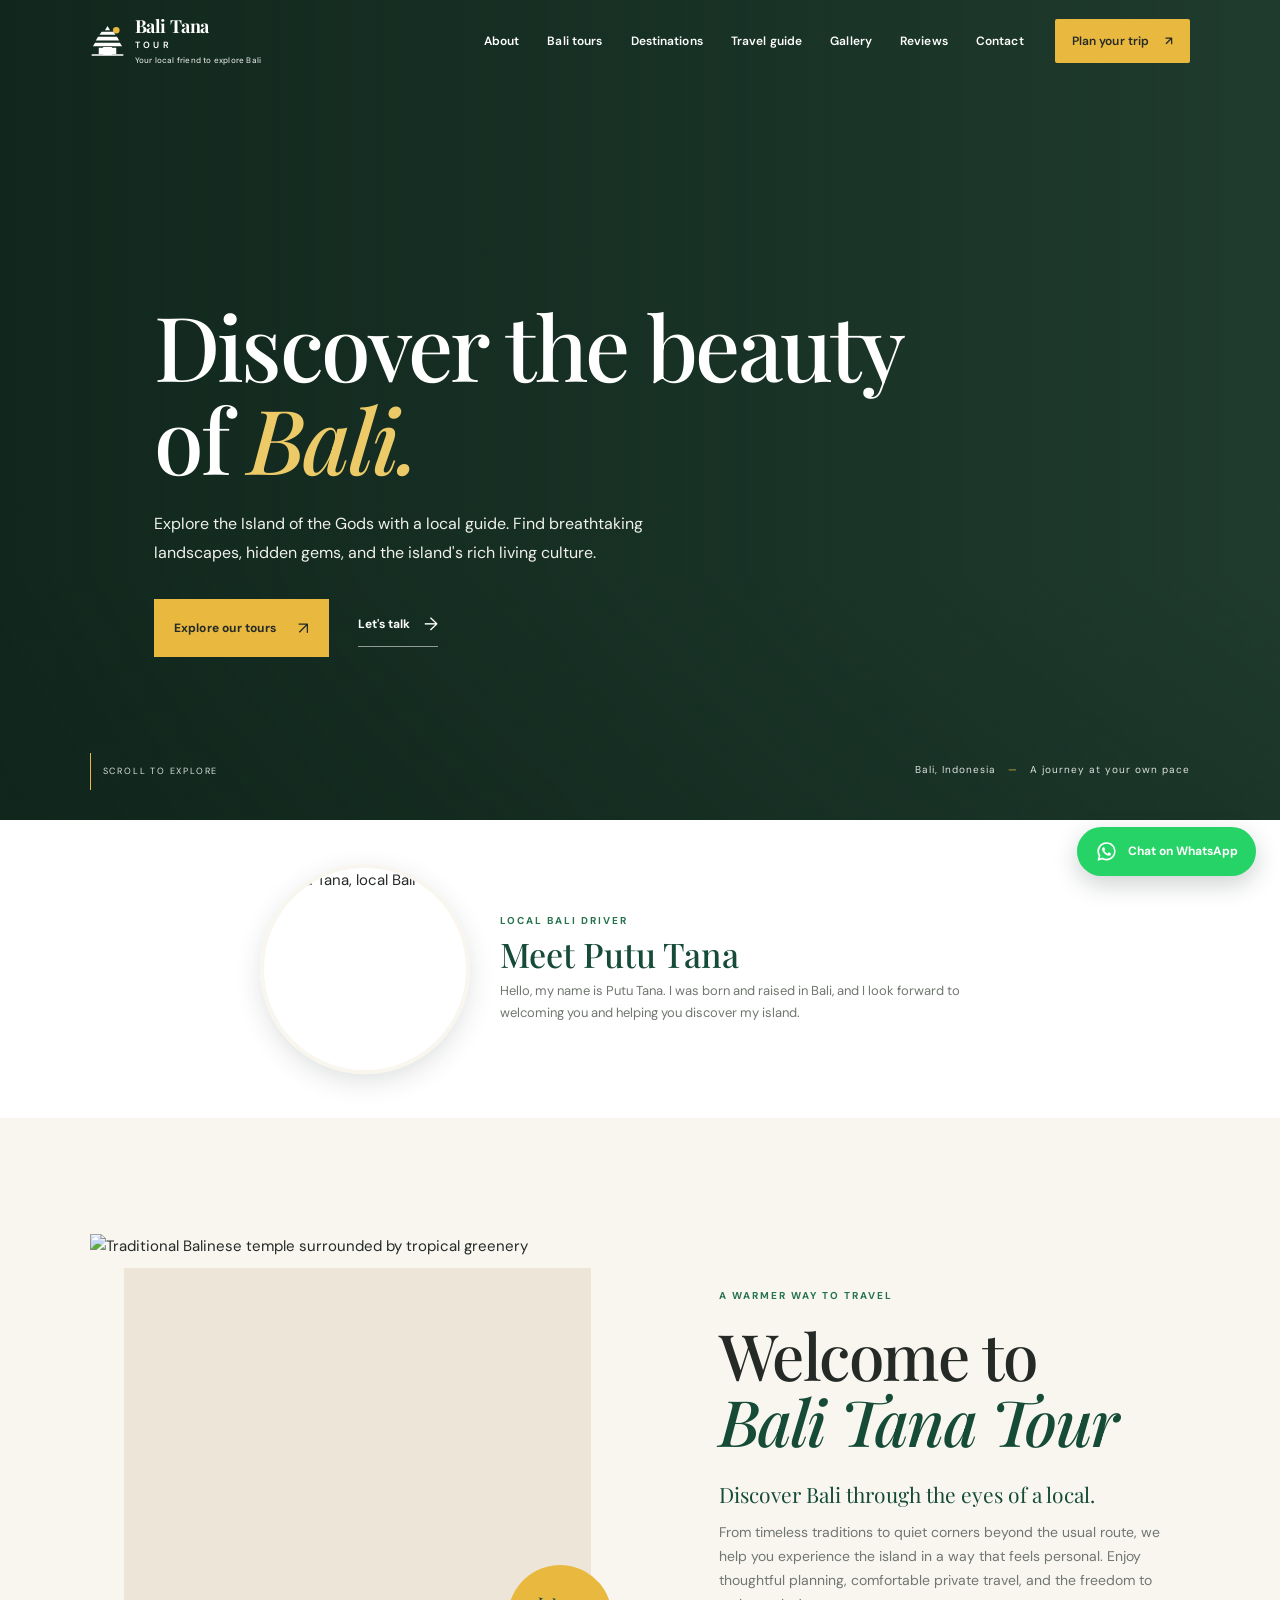
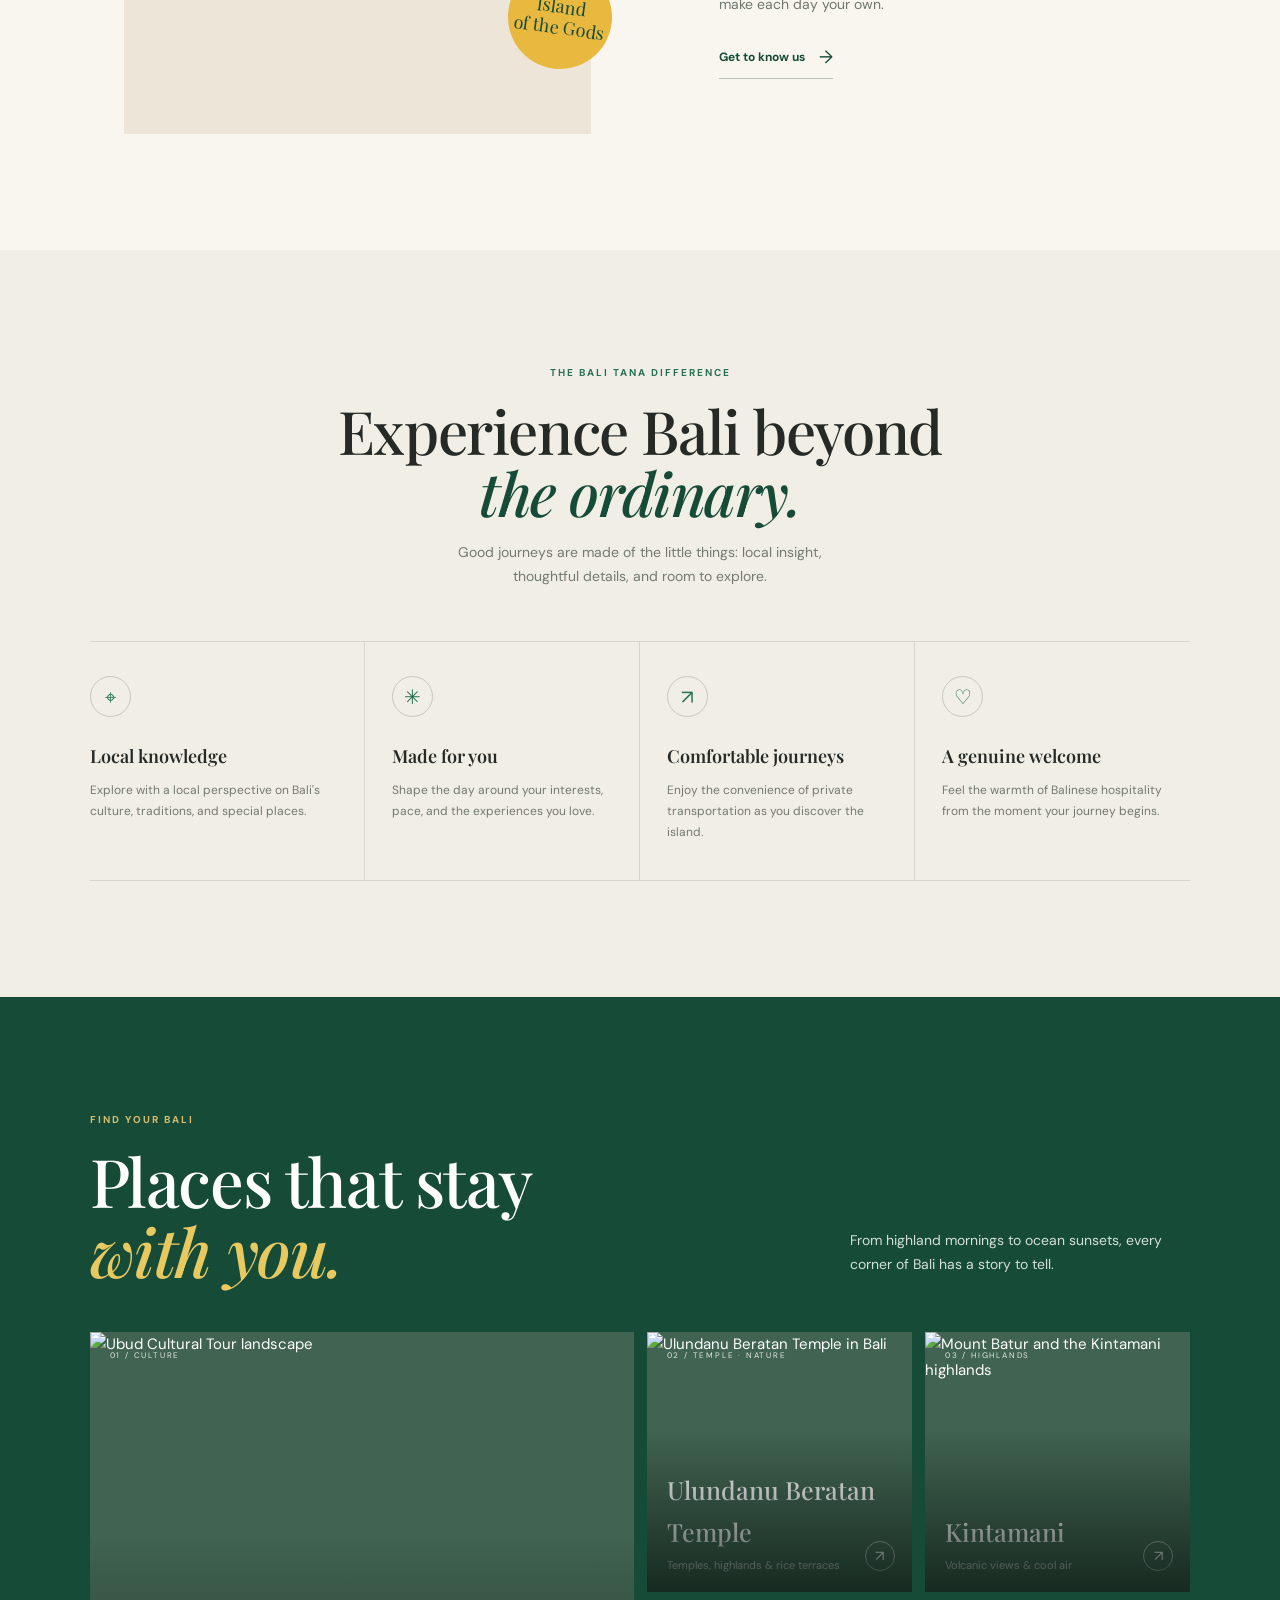
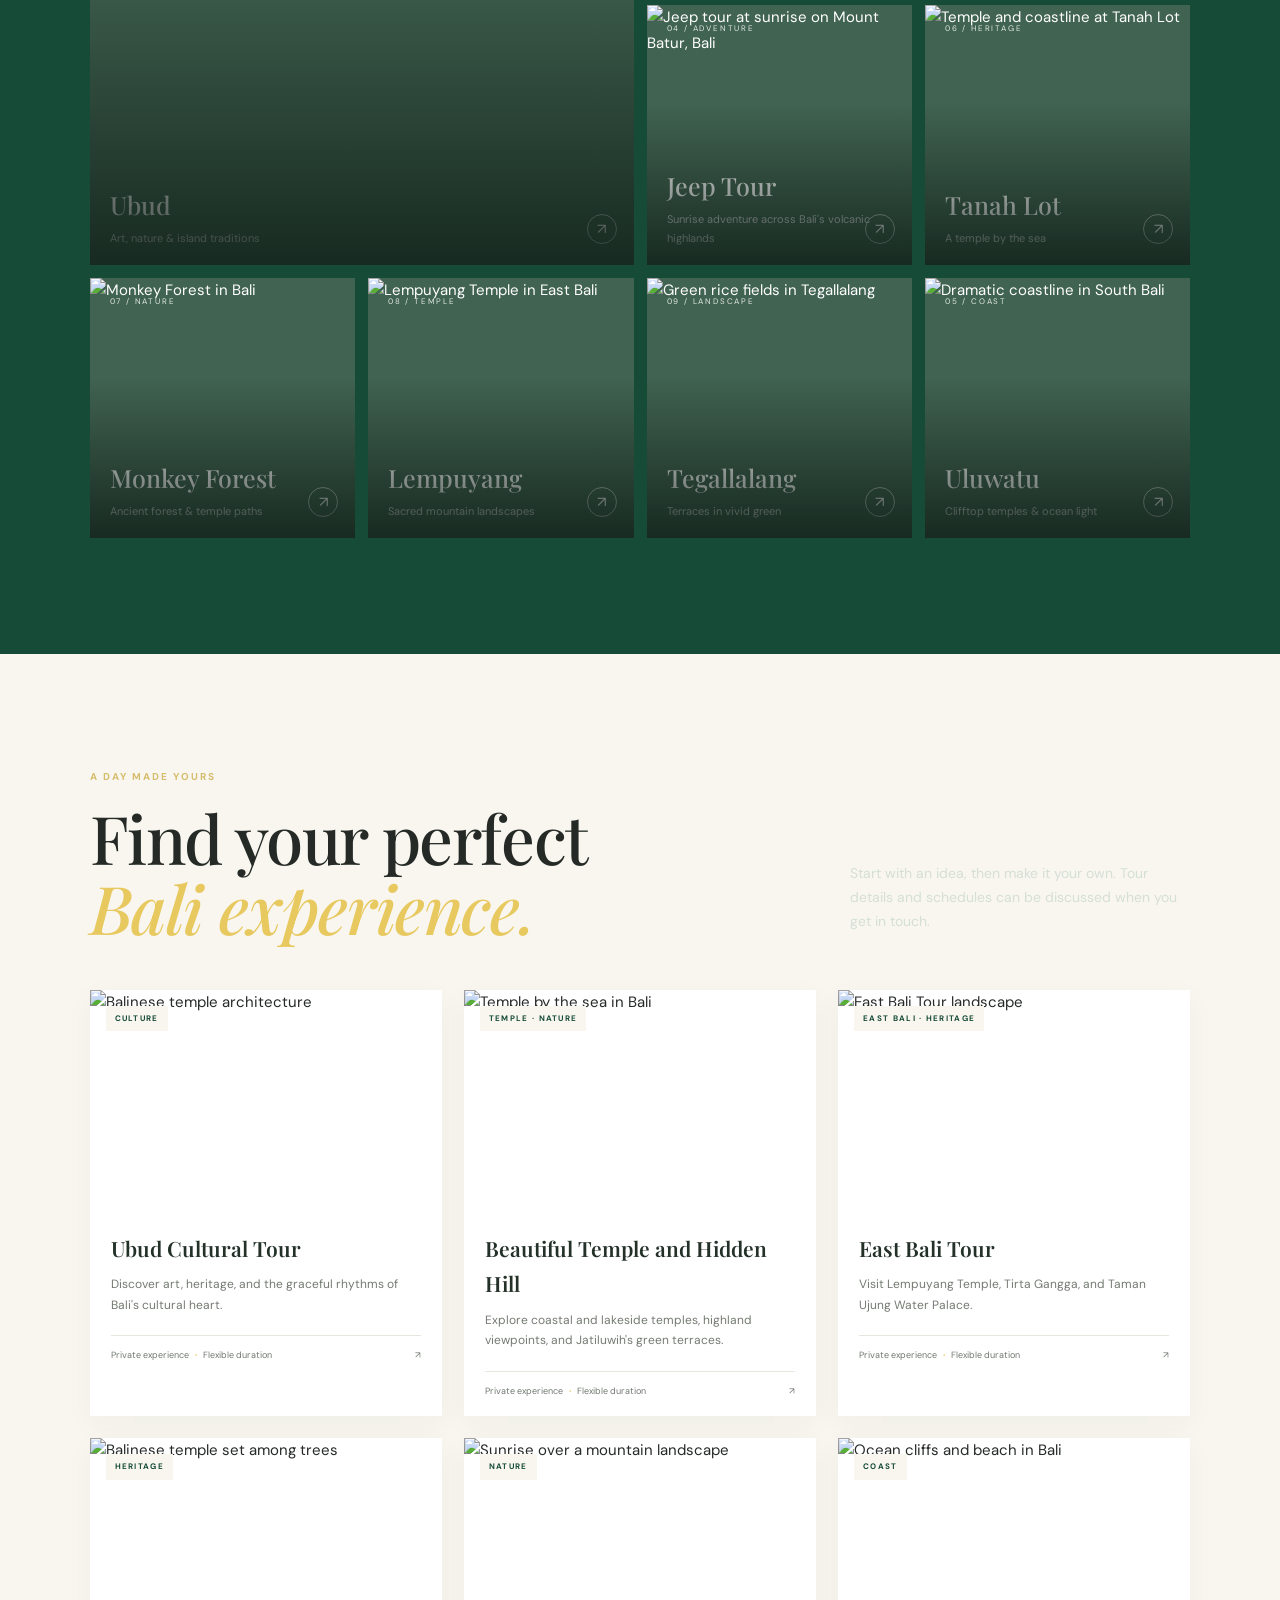
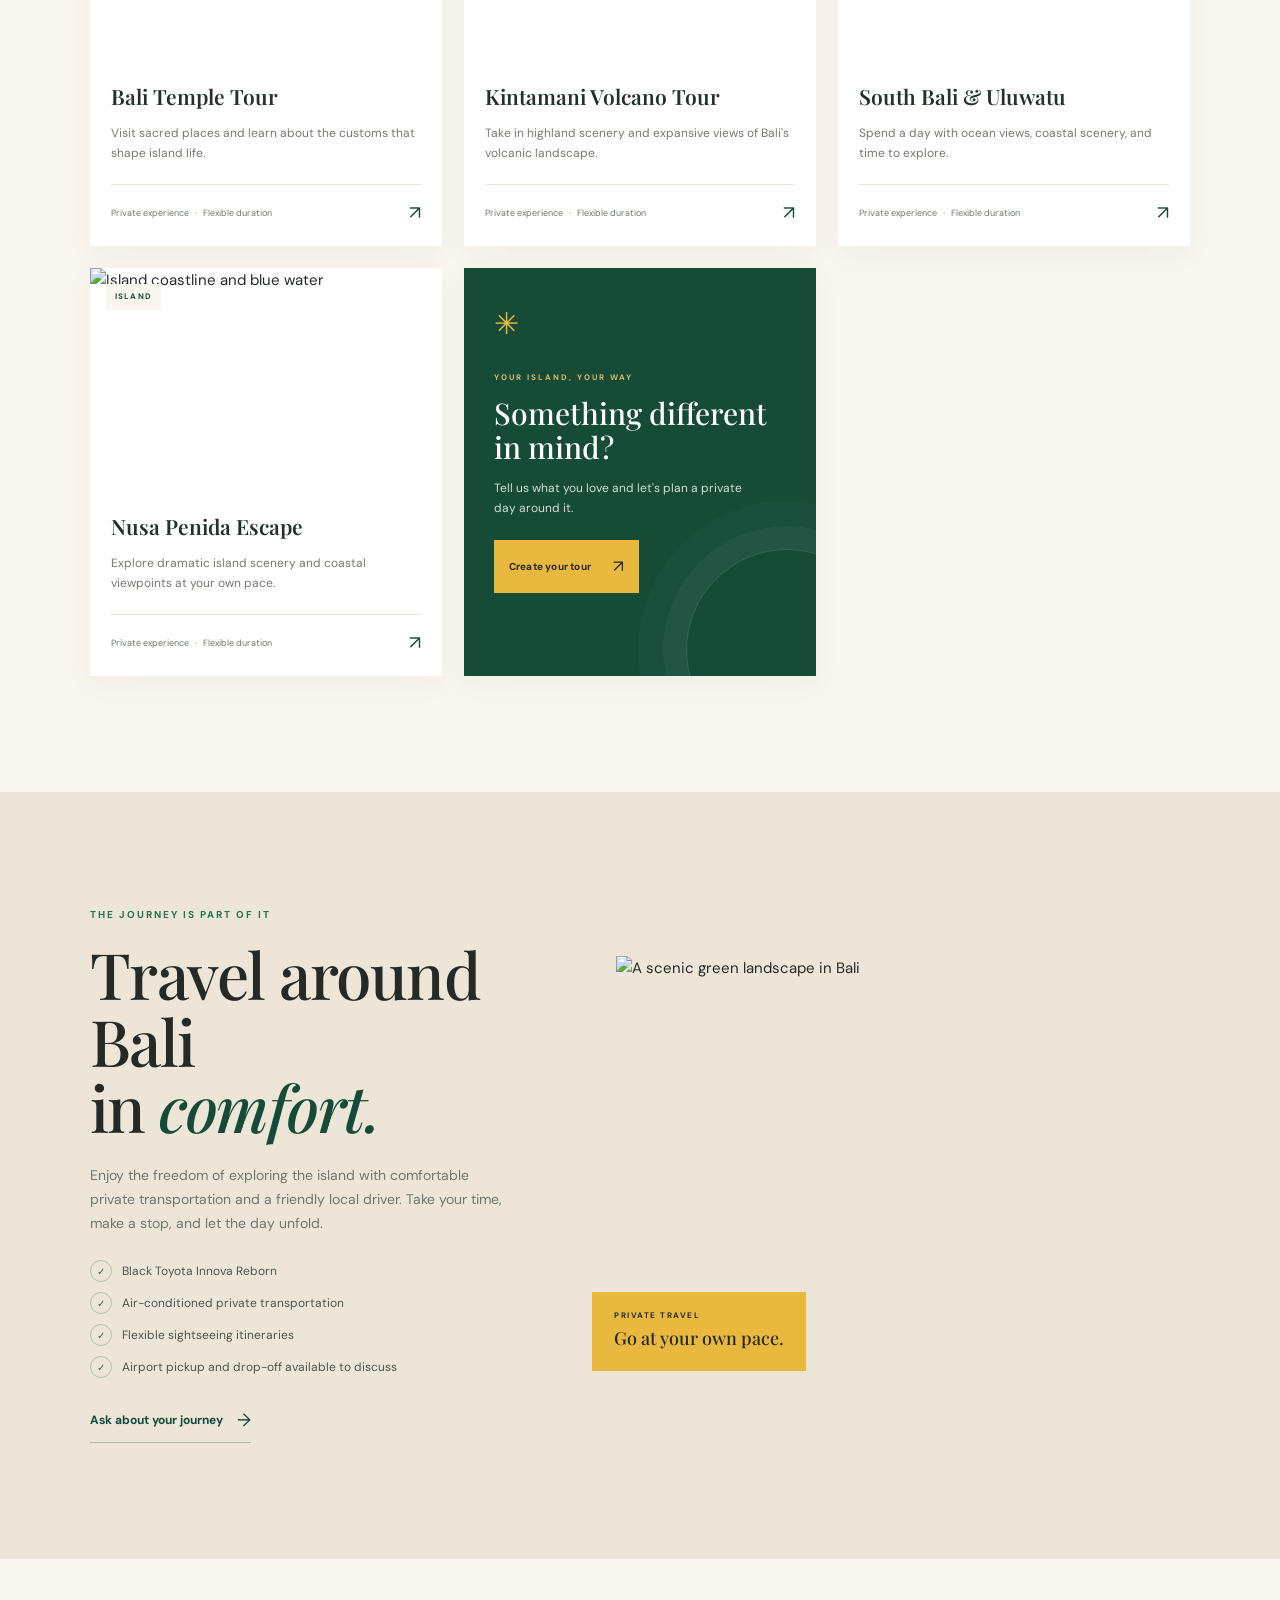
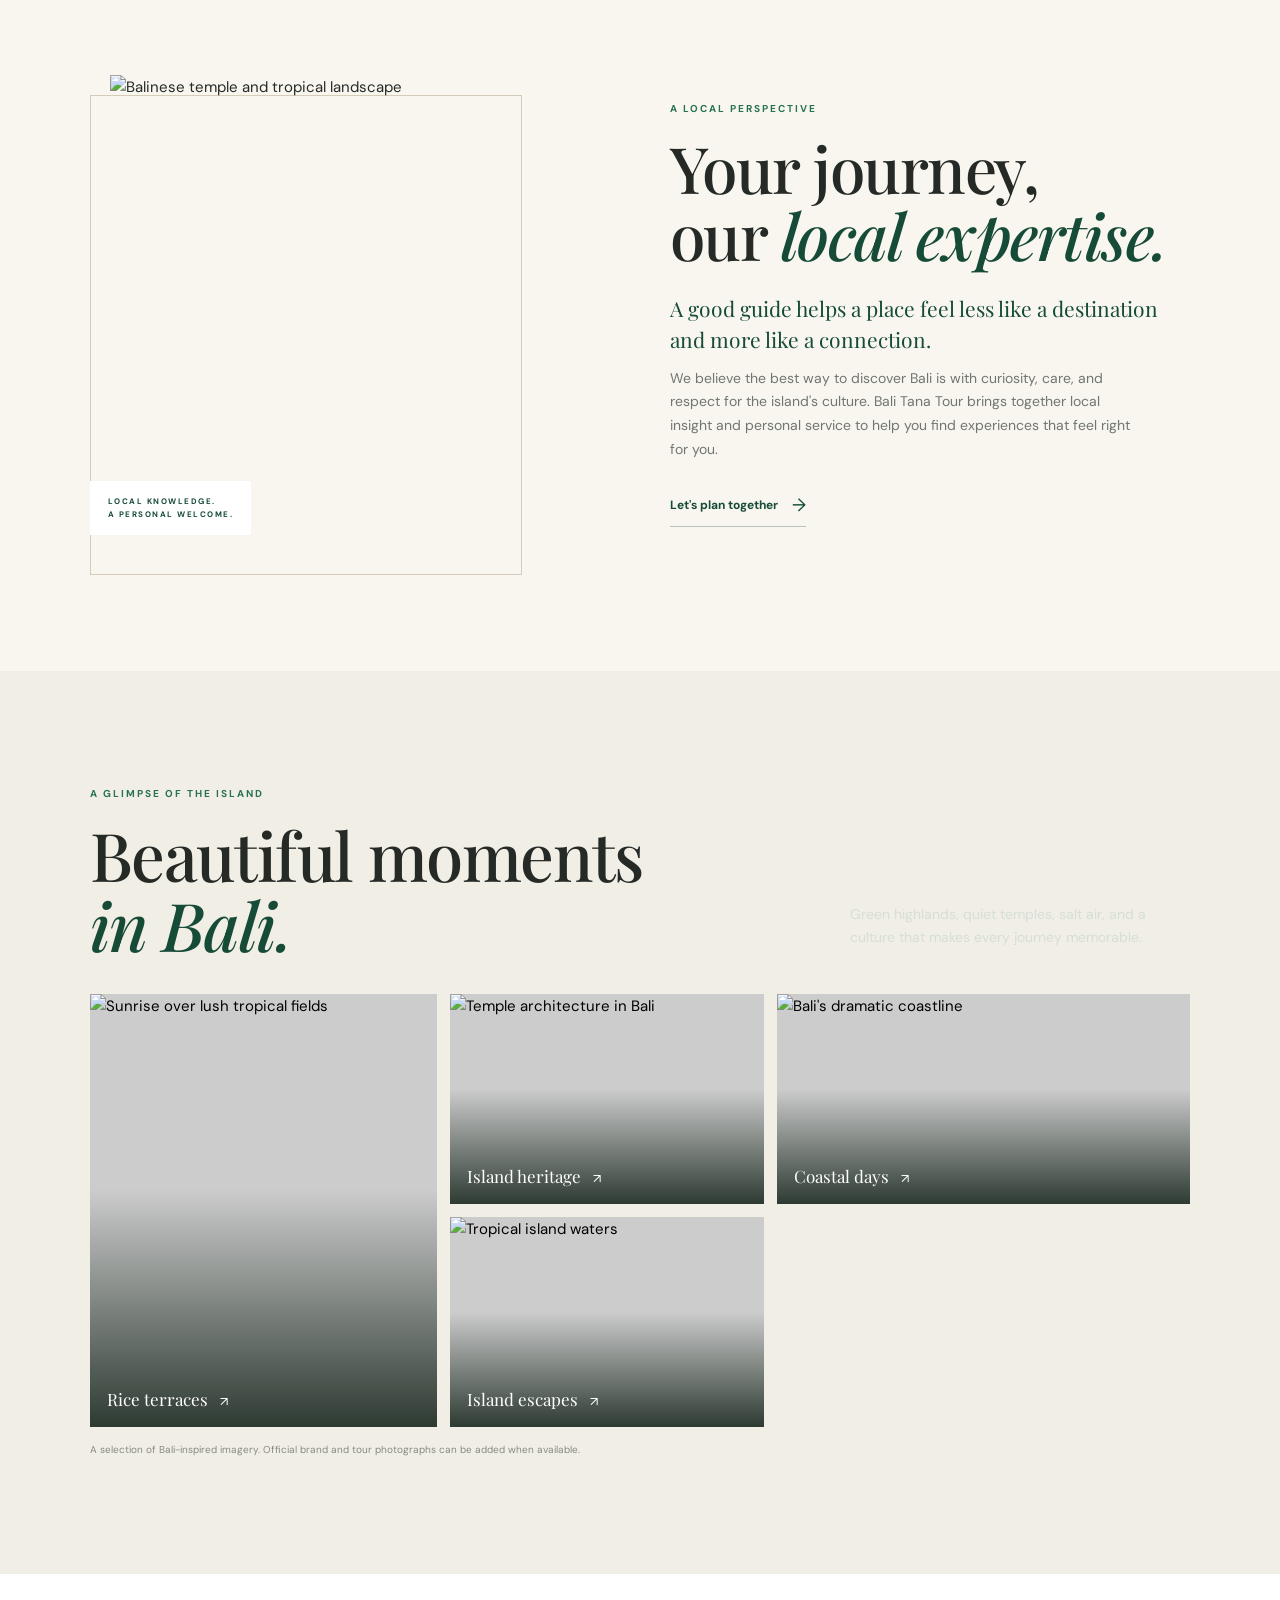
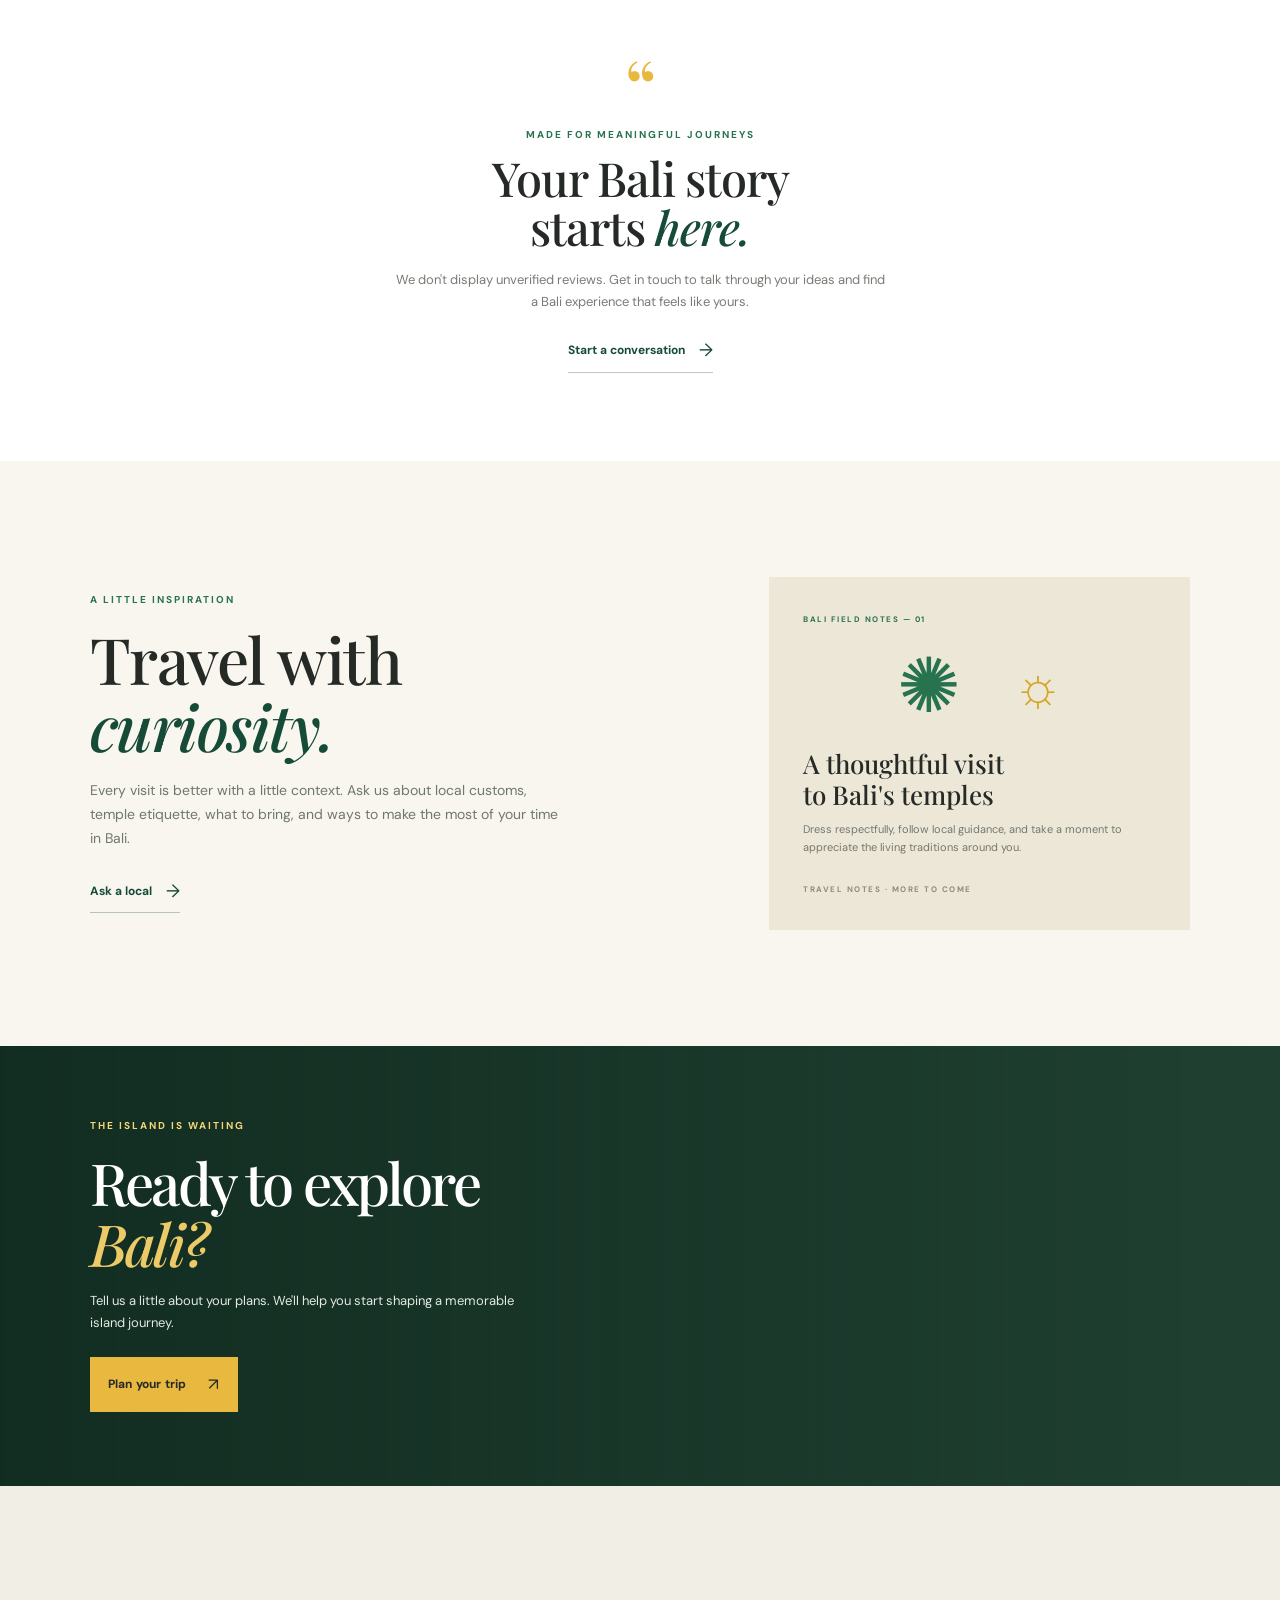
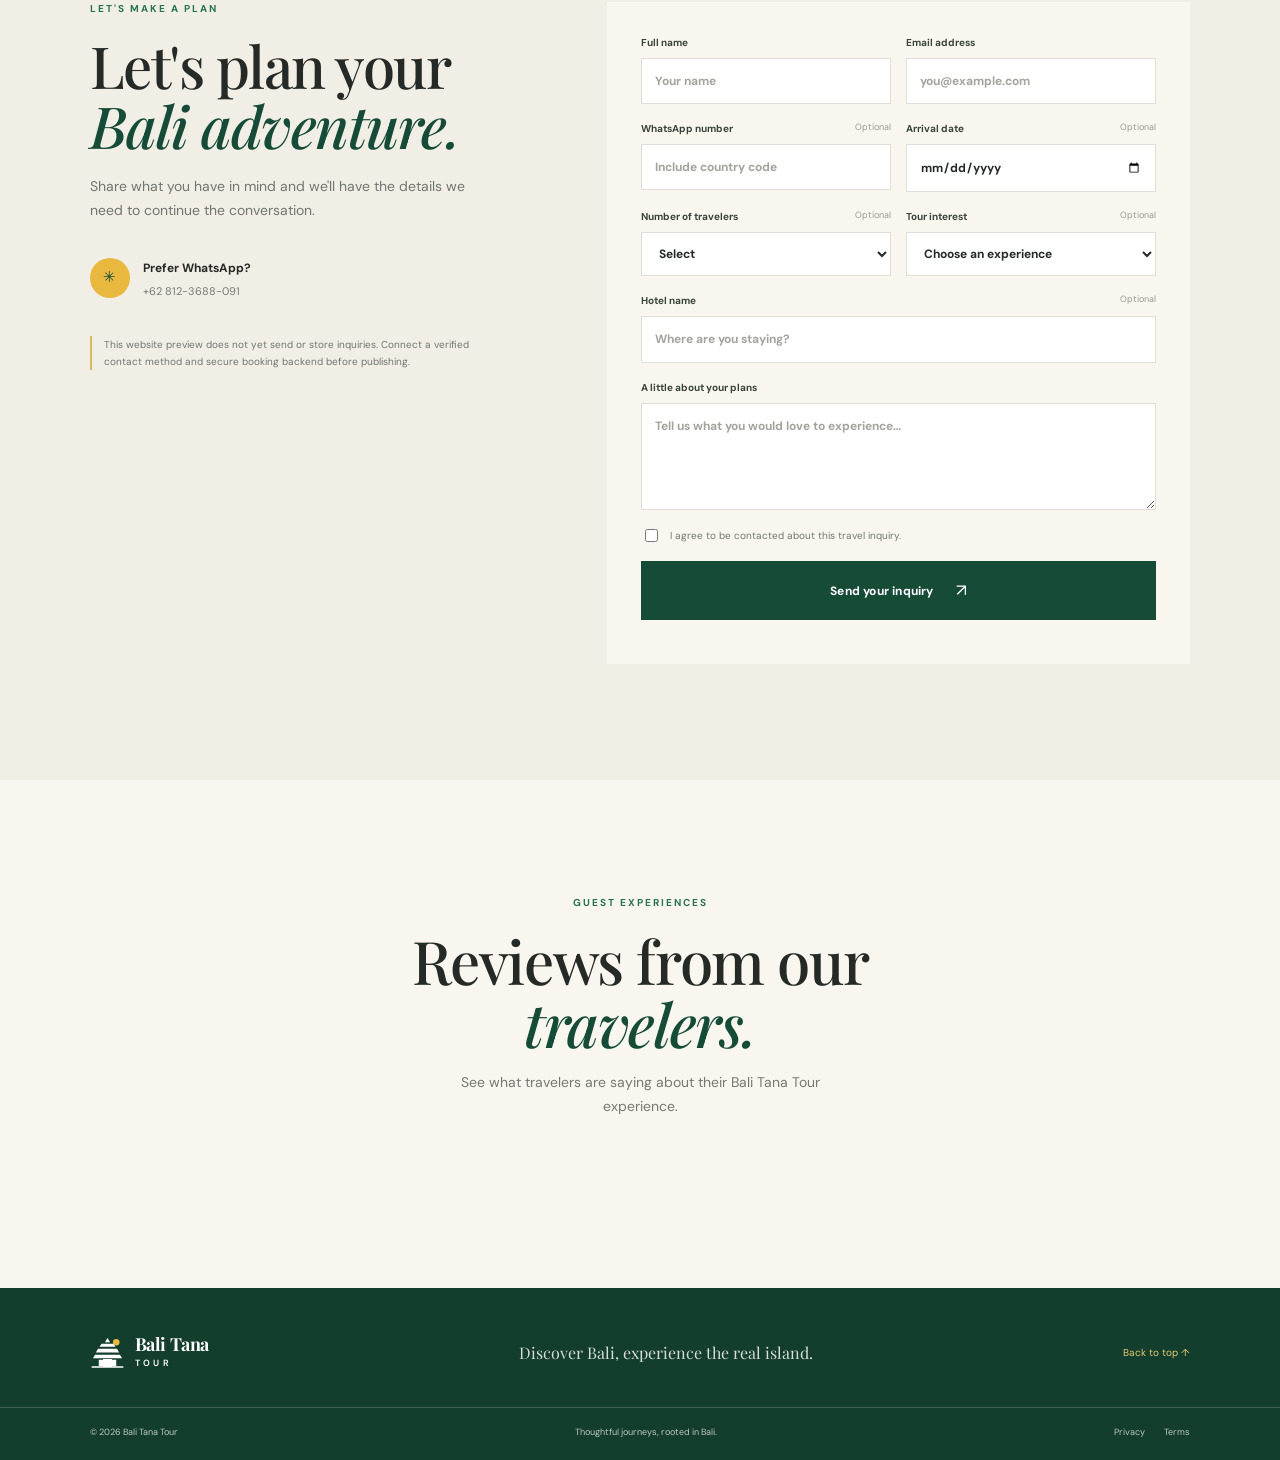
==== index.html @ 81832b3f "Initial commit" ====
<!DOCTYPE html>
<html lang="en">
<head>
  <meta charset="UTF-8" />
  <meta name="viewport" content="width=device-width, initial-scale=1" />
  <meta name="theme-color" content="#164b38" />
  <meta name="description" content="Discover Bali through the eyes of a local. Explore private tours, cultural experiences, and the island's most beautiful destinations with Bali Tana Tour." />
  <title>Bali Tana Tour | Discover Bali with a Local</title>
  <link rel="preconnect" href="https://images.unsplash.com" />
  <link rel="preconnect" href="https://fonts.googleapis.com" />
  <link rel="preconnect" href="https://fonts.gstatic.com" crossorigin />
  <link href="https://fonts.googleapis.com/css2?family=DM+Sans:wght@400;500;600;700&family=Playfair+Display:wght@500;600;700&display=swap" rel="stylesheet" />
  <link rel="stylesheet" href="styles.css" />
</head>
<body>
  <header class="site-header" id="top">
    <a class="brand" href="#top" aria-label="Bali Tana Tour home">
      <span class="brand-mark" aria-hidden="true"><svg viewBox="0 0 48 48" role="img" aria-hidden="true"><circle cx="36" cy="10" r="4.5" fill="#e8b83f"/><path d="M24 4 20.5 10h7L24 4Zm-8 8h16l3 4H13l3-4Zm-5 7h26l3 5H8l3-5Zm-4 8h34l3 5H4l3-5Zm5 7h24v9H12z" fill="currentColor"/><path d="M19 34h10v9H19z" fill="none" stroke="currentColor" stroke-width="2"/><path d="M3 44h42" fill="none" stroke="currentColor" stroke-width="2" stroke-linecap="round"/></svg></span>
      <span class="brand-name">Bali Tana <span>Tour</span><span class="brand-tagline">Your local friend to explore Bali</span></span>
    </a>
    <button class="menu-toggle" aria-label="Open navigation" aria-expanded="false"><span></span><span></span></button>
    <nav class="main-nav" aria-label="Main navigation">
      <a href="#about">About</a><a href="#tours">Bali tours</a><a href="#destinations">Destinations</a><a href="#guide">Travel guide</a><a href="#gallery">Gallery</a><a href="reviews.html">Reviews</a><a href="#contact">Contact</a>
      <a class="nav-cta" href="#contact">Plan your trip <span aria-hidden="true">↗</span></a>
      <div class="menu-socials" aria-label="Social media">
        <span class="menu-social-icon" aria-label="Instagram"><svg viewBox="0 0 24 24" role="img" aria-label="Instagram"><rect x="3" y="3" width="18" height="18" rx="5" fill="none" stroke="currentColor" stroke-width="2"/><circle cx="12" cy="12" r="4" fill="none" stroke="currentColor" stroke-width="2"/><circle cx="17.5" cy="6.5" r="1.2" fill="currentColor"/></svg></span>
        <span class="menu-social-icon" aria-label="TikTok"><svg viewBox="0 0 24 24" role="img" aria-label="TikTok"><path fill="currentColor" d="M19.6 7.1a5.6 5.6 0 0 1-3.5-1.2v8.3a5.8 5.8 0 1 1-5-5.7v3a2.8 2.8 0 1 0 2 2.7V2.8h3a5.6 5.6 0 0 0 3.5 3.4v.9Z"/></svg></span>
        <span class="menu-social-icon" aria-label="Facebook"><svg viewBox="0 0 24 24" role="img" aria-label="Facebook"><path fill="currentColor" d="M13.4 21v-8h2.7l.4-3.1h-3.1v-2c0-.9.3-1.5 1.6-1.5h1.7V3.6c-.3 0-1.3-.1-2.5-.1-2.5 0-4.2 1.5-4.2 4.3v2.1H7.2V13H10v8h3.4Z"/></svg></span>
      </div>
    </nav>
  </header>

  <main>
    <section class="hero" aria-label="Discover Bali">
      <div class="hero-image" role="img" aria-label="Sunrise over a lush Balinese landscape"></div>
      <div class="hero-content wrap">
        <h1>Discover the beauty<br />of <em>Bali.</em></h1>
        <p>Explore the Island of the Gods with a local guide. Find breathtaking landscapes, hidden gems, and the island's rich living culture.</p>
        <div class="hero-actions"><a class="button button-gold" href="#tours">Explore our tours <span>↗</span></a><a class="text-link light-link" href="#contact">Let's talk <span>→</span></a></div>
      </div>
      <a class="scroll-note" href="#welcome"><span></span> Scroll to explore</a>
      <div class="hero-caption">Bali, Indonesia <span>—</span> A journey at your own pace</div>
    </section>

    <section class="driver-intro" aria-label="Meet your local Bali driver">
      <img class="driver-portrait" src="https://blogger.googleusercontent.com/img/b/R29vZ2xl/AVvXsEhS1XcR7ESkzObDrkADgg4UZSfjcUK4l25rmzJgkLXMNFdtIzlQf5JKjYmqxGF3vd_PressgB_cEVBVVKwIUwe2f2wltP3BAVXD0rQFvHhkrPedkNb3aBK3mieI_0L1uh439TdxBK7uCsud7sMuZXBseJ5ZS1D_QWOVCAiXsCN-abiFjt9Wag-choYBM34/w300-h400/13648.jpg" alt="Putu Tana, local Bali driver" loading="lazy">
      <div class="driver-intro-copy"><span class="eyebrow">Local Bali Driver</span><h2>Meet Putu Tana</h2><p>Hello, my name is Putu Tana. I was born and raised in Bali, and I look forward to welcoming you and helping you discover my island.</p></div>
    </section>

    <section class="welcome section-space" id="welcome">
      <div class="wrap welcome-grid">
        <div class="welcome-art"><img src="https://images.unsplash.com/photo-1537996194471-e657df975ab4?auto=format&fit=crop&w=1000&q=85" alt="Traditional Balinese temple surrounded by tropical greenery" loading="lazy"><span class="image-stamp">Island<br />of the Gods</span></div>
        <div class="welcome-copy"><span class="eyebrow">A warmer way to travel</span><h2>Welcome to<br /><em>Bali Tana Tour</em></h2><p class="lead">Discover Bali through the eyes of a local.</p><p>From timeless traditions to quiet corners beyond the usual route, we help you experience the island in a way that feels personal. Enjoy thoughtful planning, comfortable private travel, and the freedom to make each day your own.</p><a class="text-link" href="#about">Get to know us <span>→</span></a></div>
      </div>
    </section>

    <section class="why section-space">
      <div class="wrap"><div class="section-heading centered"><span class="eyebrow">The Bali Tana difference</span><h2>Experience Bali beyond<br /><em>the ordinary.</em></h2><p>Good journeys are made of the little things: local insight, thoughtful details, and room to explore.</p></div>
        <div class="feature-grid">
          <article class="feature"><span class="feature-icon">⌖</span><h3>Local knowledge</h3><p>Explore with a local perspective on Bali's culture, traditions, and special places.</p></article>
          <article class="feature"><span class="feature-icon">✳</span><h3>Made for you</h3><p>Shape the day around your interests, pace, and the experiences you love.</p></article>
          <article class="feature"><span class="feature-icon">↗</span><h3>Comfortable journeys</h3><p>Enjoy the convenience of private transportation as you discover the island.</p></article>
          <article class="feature"><span class="feature-icon">♡</span><h3>A genuine welcome</h3><p>Feel the warmth of Balinese hospitality from the moment your journey begins.</p></article>
        </div>
      </div>
    </section>

    <section class="destinations section-space" id="destinations">
      <div class="wrap"><div class="section-heading heading-row"><div><span class="eyebrow">Find your Bali</span><h2>Places that stay<br /><em>with you.</em></h2></div><p>From highland mornings to ocean sunsets, every corner of Bali has a story to tell.</p></div>
        <div class="destination-grid">
          <a class="destination-card destination-large" href="#ubud-cultural-tour" aria-label="View Ubud Cultural Tour"><img src="https://blogger.googleusercontent.com/img/b/R29vZ2xl/AVvXsEjbiUkYugns68FSY4gE_6SIPHIz1HBPO0tyr-YJaQQ80d082GSACk5zM28mzwzO4pAH9jsVrnW98PQibfHmvYIOtaygyRFPZcd0MXmGkHPwsZoOo-3Okdk4WVLmBDu6IZZ7imi586JrPrKabxFQnKJTBjX03gZ1I4IjX7FPtNPIUtHqVHAqi8cH6yMw864/s1536/13958.png" alt="Ubud Cultural Tour landscape" loading="lazy"><span class="destination-number">01 / CULTURE</span><div class="destination-info"><h3>Ubud</h3><p>Art, nature & island traditions</p></div><span class="card-arrow">↗</span></a>
          <a class="destination-card" href="#beautiful-temple-tour" aria-label="View Beautiful Temple and Hidden Hill tour"><img src="https://blogger.googleusercontent.com/img/b/R29vZ2xl/AVvXsEj0LLrVW_QI5xJK3WAB0Gc51kCeKP24rvycJ4VgHSrYYwD4E5RWAS53ebFbJznJrzDPVzYwT5hoCdXmSelJVKPY9I0jrV_uoa7FbY0qY0EHj5sM9ZG8723TWPeqUDVB6xAAV04HwahGFVp_HdWryX4gr6HauyvkwIvLN-7GpEU5Cx0hQSxw3yt-AIqJCSw/s678/13922.jpg" alt="Ulundanu Beratan Temple in Bali" loading="lazy"><span class="destination-number">02 / TEMPLE · NATURE</span><div class="destination-info"><h3>Ulundanu Beratan Temple</h3><p>Temples, highlands &amp; rice terraces</p></div><span class="card-arrow">↗</span></a>
          <a class="destination-card" href="#contact"><img src="https://thebalisun.com/wp-content/uploads/2024/08/Local-Vendors-Happy-To-Welcome-More-Tourists-To-Balis-Kintamani-.jpg" alt="Mount Batur and the Kintamani highlands" loading="lazy"><span class="destination-number">03 / HIGHLANDS</span><div class="destination-info"><h3>Kintamani</h3><p>Volcanic views & cool air</p></div><span class="card-arrow">↗</span></a>
          <a class="destination-card" href="#contact"><img src="https://www.balisunrisetrekkingandtour.com/wp-content/uploads/2022/09/Wisata-Jeep-4WD-Sunrise-Gunung-Batur-Bali-6e1deec5-db8c-49f5-8284-74869dcd5d24.jpg" alt="Jeep tour at sunrise on Mount Batur, Bali" loading="lazy"><span class="destination-number">04 / ADVENTURE</span><div class="destination-info"><h3>Jeep Tour</h3><p>Sunrise adventure across Bali's volcanic highlands</p></div><span class="card-arrow">↗</span></a>
          <a class="destination-card" href="#beautiful-temple-tour"><img src="https://images.unsplash.com/photo-1518548419970-58e3b4079ab2?auto=format&fit=crop&w=850&q=85" alt="Temple and coastline at Tanah Lot" loading="lazy"><span class="destination-number">06 / HERITAGE</span><div class="destination-info"><h3>Tanah Lot</h3><p>A temple by the sea</p></div><span class="card-arrow">↗</span></a>
          <a class="destination-card" href="#ubud-cultural-tour" aria-label="View Ubud Cultural Tour"><img src="https://blogger.googleusercontent.com/img/b/R29vZ2xl/AVvXsEiiam9q_K5SaCgWqvRC8NjWYu7E6qbupv_9tkZp2ViGxjxoazI4OKjQRb4ufbf6aBsZva73KzBYnIJBwjpUVHRvBd1FNBCXgHUJnNaqSjUXi5gnnDWjYj9OX9s2Qa3lOEcoTGq6bfZHr184Js0fXAWjA8gVbulKrBmZHK2TQRZmHAd44Q3ibjQ5sXXr6uc/s678/13761.jpg" alt="Monkey Forest in Bali" loading="lazy"><span class="destination-number">07 / NATURE</span><div class="destination-info"><h3>Monkey Forest</h3><p>Ancient forest & temple paths</p></div><span class="card-arrow">↗</span></a>
          <a class="destination-card" href="#east-bali-tour" aria-label="View East Bali Tour"><img src="https://finnsholidays.com/wp-content/uploads/2026/06/Lempuyang-Temple-1.webp" alt="Lempuyang Temple in East Bali" loading="lazy"><span class="destination-number">08 / TEMPLE</span><div class="destination-info"><h3>Lempuyang</h3><p>Sacred mountain landscapes</p></div><span class="card-arrow">↗</span></a>
          <a class="destination-card" href="#ubud-cultural-tour"><img src="https://blogger.googleusercontent.com/img/b/R29vZ2xl/AVvXsEjE_kfoHUA03ICAK1NQ-a5T8ADXt8SoSnzPrYUZ9jqtBpg7uU2H7Mz8JSR3hbR9EWoS5J03jsHFH8c3OSdVy-O_KS-TRee2Cfco2nixU3FA-Ve8v1cxVjMzCu3OPG7jUnyDyawouLavPWSP0_piWQj3dsRjRE5-WF85CcS6QSxwPYhdEVLPFmhkMTzy6mU/s2560/13762.jpg" alt="Green rice fields in Tegallalang" loading="lazy"><span class="destination-number">09 / LANDSCAPE</span><div class="destination-info"><h3>Tegallalang</h3><p>Terraces in vivid green</p></div><span class="card-arrow">↗</span></a>
          <a class="destination-card" href="#contact"><img src="https://media.tacdn.com/media/attractions-splice-spp-674x446/r/34/90/2f/9f/caption.jpg" alt="Dramatic coastline in South Bali" loading="lazy"><span class="destination-number">05 / COAST</span><div class="destination-info"><h3>Uluwatu</h3><p>Clifftop temples & ocean light</p></div><span class="card-arrow">↗</span></a>
        </div>
      </div>
    </section>

    <section class="tours section-space" id="tours">
      <div class="wrap"><div class="section-heading heading-row"><div><span class="eyebrow">A day made yours</span><h2>Find your perfect<br /><em>Bali experience.</em></h2></div><p>Start with an idea, then make it your own. Tour details and schedules can be discussed when you get in touch.</p></div>
        <div class="tour-grid">
          <a class="tour-card" id="ubud-cultural-tour" href="ubud-cultural-tour.html" aria-label="View Ubud Cultural Tour details"><div class="tour-image"><img src="https://blogger.googleusercontent.com/img/b/R29vZ2xl/AVvXsEjlagyslr7D3I_vDY_6lus2ngh0Xm5YkC29MFL9LAZACs1WotFq8qeyB7ll28dy7AjzFtUP1jmP4f_agcD4Wu4GNCUExEn8zZHTxJNGydgAzNf9RSoPJeC8tjcWPxxfFAM-sN9kHoc9z9YbNMaM0o8XrF1-29EPzjfyo1jWqi9NWPusbu1EFFkIVlMp7l4/s1600/13765.png" alt="Balinese temple architecture" loading="lazy"><span class="tour-tag">CULTURE</span></div><div class="tour-body"><h3>Ubud Cultural Tour</h3><p>Discover art, heritage, and the graceful rhythms of Bali's cultural heart.</p><div class="tour-foot"><span>Private experience <b>·</b> Flexible duration</span><span aria-hidden="true">↗</span></div></div></a>
          <a class="tour-card" id="beautiful-temple-tour" href="beautiful-temple-hidden-hill.html" aria-label="View Beautiful Temple and Hidden Hill tour details"><div class="tour-image"><img src="https://blogger.googleusercontent.com/img/b/R29vZ2xl/AVvXsEguD5Ja5A2AFqgzJHJRMz4B2D9wq3ywf-HD7GZp1ull19Ke7p2pdZ2_VIH3W7Y0LhHnUtojONkCOY-2ttAGlsflDXXRkG_JUm2B1R7pOzCqj4AlWWfxW0vu2lrjmOaVTG9Zab3w-caejc2Z-Zot7zpdio4wpKescjqw9n-2IruMkK0kznEP7wY9GUoAkK0/w400-h225/13925.png" alt="Temple by the sea in Bali" loading="lazy"><span class="tour-tag">TEMPLE · NATURE</span></div><div class="tour-body"><h3>Beautiful Temple and Hidden Hill</h3><p>Explore coastal and lakeside temples, highland viewpoints, and Jatiluwih's green terraces.</p><div class="tour-foot"><span>Private experience <b>·</b> Flexible duration</span><span aria-hidden="true">↗</span></div></div></a>
          <a class="tour-card" id="east-bali-tour" href="east-bali-tour.html" aria-label="View East Bali Tour details"><div class="tour-image"><img src="https://blogger.googleusercontent.com/img/b/R29vZ2xl/AVvXsEhQddH1qlgALd_bYjyVqhhF1WAzP7GA48L04_sXnuuZtTWOkPBbwyyoDOr97nw97Yg22OEOhBqy-GmRxAojb4si6G8VqkKfMW73opUkEXfyn8lJBONHdKaOWpOsnuj9DuSlaKLdU1t_ZD8wzZknz18SekMeRtnz_im8Xeer1ITF_1MpvcnpKd-NVyAKHLk/s1671/13932.png" alt="East Bali Tour landscape" loading="lazy"><span class="tour-tag">EAST BALI · HERITAGE</span></div><div class="tour-body"><h3>East Bali Tour</h3><p>Visit Lempuyang Temple, Tirta Gangga, and Taman Ujung Water Palace.</p><div class="tour-foot"><span>Private experience <b>·</b> Flexible duration</span><span aria-hidden="true">↗</span></div></div></a>
          <article class="tour-card"><div class="tour-image"><img src="https://images.unsplash.com/photo-1544644181-1484b3fdfc62?auto=format&fit=crop&w=900&q=85" alt="Balinese temple set among trees" loading="lazy"><span class="tour-tag">HERITAGE</span></div><div class="tour-body"><h3>Bali Temple Tour</h3><p>Visit sacred places and learn about the customs that shape island life.</p><div class="tour-foot"><span>Private experience <b>·</b> Flexible duration</span><a href="#contact" aria-label="Ask about Bali Temple Tour">↗</a></div></div></article>
          <article class="tour-card"><div class="tour-image"><img src="https://images.unsplash.com/photo-1470252649378-9c29740c9fa8?auto=format&fit=crop&w=900&q=85" alt="Sunrise over a mountain landscape" loading="lazy"><span class="tour-tag">NATURE</span></div><div class="tour-body"><h3>Kintamani Volcano Tour</h3><p>Take in highland scenery and expansive views of Bali's volcanic landscape.</p><div class="tour-foot"><span>Private experience <b>·</b> Flexible duration</span><a href="#contact" aria-label="Ask about Kintamani Volcano Tour">↗</a></div></div></article>
          <article class="tour-card"><div class="tour-image"><img src="https://images.unsplash.com/photo-1516690561799-46d8f74f9abf?auto=format&fit=crop&w=900&q=85" alt="Ocean cliffs and beach in Bali" loading="lazy"><span class="tour-tag">COAST</span></div><div class="tour-body"><h3>South Bali & Uluwatu</h3><p>Spend a day with ocean views, coastal scenery, and time to explore.</p><div class="tour-foot"><span>Private experience <b>·</b> Flexible duration</span><a href="#contact" aria-label="Ask about South Bali and Uluwatu Tour">↗</a></div></div></article>
          <article class="tour-card"><div class="tour-image"><img src="https://images.unsplash.com/photo-1530789253388-582c481c54b0?auto=format&fit=crop&w=900&q=85" alt="Island coastline and blue water" loading="lazy"><span class="tour-tag">ISLAND</span></div><div class="tour-body"><h3>Nusa Penida Escape</h3><p>Explore dramatic island scenery and coastal viewpoints at your own pace.</p><div class="tour-foot"><span>Private experience <b>·</b> Flexible duration</span><a href="#contact" aria-label="Ask about Nusa Penida Escape">↗</a></div></div></article>
          <article class="tour-card custom-card"><span class="custom-icon">✳</span><span class="eyebrow light-eyebrow">Your island, your way</span><h3>Something different<br />in mind?</h3><p>Tell us what you love and let's plan a private day around it.</p><a class="button button-gold" href="#contact">Create your tour <span>↗</span></a></article>
        </div>
      </div>
    </section>

    <section class="transport section-space">
      <div class="wrap transport-grid"><div class="transport-copy"><span class="eyebrow">The journey is part of it</span><h2>Travel around Bali<br />in <em>comfort.</em></h2><p>Enjoy the freedom of exploring the island with comfortable private transportation and a friendly local driver. Take your time, make a stop, and let the day unfold.</p><ul class="check-list"><li>Black Toyota Innova Reborn</li><li>Air-conditioned private transportation</li><li>Flexible sightseeing itineraries</li><li>Airport pickup and drop-off available to discuss</li></ul><a class="text-link" href="#contact">Ask about your journey <span>→</span></a></div><div class="transport-image"><img src="https://images.unsplash.com/photo-1470252649378-9c29740c9fa8?auto=format&fit=crop&w=1200&q=85" alt="A scenic green landscape in Bali" loading="lazy"><div class="photo-label"><span>PRIVATE TRAVEL</span><b>Go at your own pace.</b></div></div></div>
    </section>

    <section class="about section-space" id="about">
      <div class="wrap about-grid"><div class="about-photo"><img src="https://images.unsplash.com/photo-1537996194471-e657df975ab4?auto=format&fit=crop&w=900&q=85" alt="Balinese temple and tropical landscape" loading="lazy"><span class="photo-note">LOCAL KNOWLEDGE.<br />A PERSONAL WELCOME.</span></div><div class="about-copy"><span class="eyebrow">A local perspective</span><h2>Your journey,<br />our <em>local expertise.</em></h2><p class="lead">A good guide helps a place feel less like a destination and more like a connection.</p><p>We believe the best way to discover Bali is with curiosity, care, and respect for the island's culture. Bali Tana Tour brings together local insight and personal service to help you find experiences that feel right for you.</p><a class="text-link" href="#contact">Let's plan together <span>→</span></a></div></div>
    </section>

    <section class="gallery section-space" id="gallery">
      <div class="wrap"><div class="section-heading heading-row"><div><span class="eyebrow">A glimpse of the island</span><h2>Beautiful moments<br /><em>in Bali.</em></h2></div><p>Green highlands, quiet temples, salt air, and a culture that makes every journey memorable.</p></div><div class="gallery-grid">
        <button class="gallery-item gallery-tall" data-full="https://images.unsplash.com/photo-1470252649378-9c29740c9fa8?auto=format&fit=crop&w=1600&q=90" aria-label="View rice fields at sunrise"><img src="https://images.unsplash.com/photo-1470252649378-9c29740c9fa8?auto=format&fit=crop&w=900&q=85" alt="Sunrise over lush tropical fields" loading="lazy"><span>Rice terraces <i>↗</i></span></button>
        <button class="gallery-item" data-full="https://images.unsplash.com/photo-1537996194471-e657df975ab4?auto=format&fit=crop&w=1600&q=90" aria-label="View Balinese temple"><img src="https://images.unsplash.com/photo-1537996194471-e657df975ab4?auto=format&fit=crop&w=900&q=85" alt="Temple architecture in Bali" loading="lazy"><span>Island heritage <i>↗</i></span></button>
        <button class="gallery-item gallery-wide" data-full="https://images.unsplash.com/photo-1516690561799-46d8f74f9abf?auto=format&fit=crop&w=1600&q=90" aria-label="View Bali coastline"><img src="https://images.unsplash.com/photo-1516690561799-46d8f74f9abf?auto=format&fit=crop&w=1100&q=85" alt="Bali's dramatic coastline" loading="lazy"><span>Coastal days <i>↗</i></span></button>
        <button class="gallery-item" data-full="https://images.unsplash.com/photo-1530789253388-582c481c54b0?auto=format&fit=crop&w=1600&q=90" aria-label="View tropical island"><img src="https://images.unsplash.com/photo-1530789253388-582c481c54b0?auto=format&fit=crop&w=900&q=85" alt="Tropical island waters" loading="lazy"><span>Island escapes <i>↗</i></span></button>
      </div><p class="gallery-note">A selection of Bali-inspired imagery. Official brand and tour photographs can be added when available.</p></div>
    </section>

    <section class="testimonial section-space"><div class="wrap testimonial-inner"><span class="quote-mark">“</span><span class="eyebrow">Made for meaningful journeys</span><h2>Your Bali story<br />starts <em>here.</em></h2><p>We don't display unverified reviews. Get in touch to talk through your ideas and find a Bali experience that feels like yours.</p><a class="text-link" href="#contact">Start a conversation <span>→</span></a></div></section>

    <section class="guide section-space" id="guide"><div class="wrap guide-grid"><div><span class="eyebrow">A little inspiration</span><h2>Travel with<br /><em>curiosity.</em></h2><p>Every visit is better with a little context. Ask us about local customs, temple etiquette, what to bring, and ways to make the most of your time in Bali.</p><a class="text-link" href="#contact">Ask a local <span>→</span></a></div><div class="guide-card"><span class="guide-index">BALI FIELD NOTES — 01</span><div class="guide-illustration" aria-hidden="true"><span>✺</span><span>☼</span></div><h3>A thoughtful visit<br />to Bali's temples</h3><p>Dress respectfully, follow local guidance, and take a moment to appreciate the living traditions around you.</p><span class="guide-coming">TRAVEL NOTES · MORE TO COME</span></div></div></section>

    <section class="cta-banner"><div class="cta-image"></div><div class="cta-content wrap"><span class="eyebrow light-eyebrow">The island is waiting</span><h2>Ready to explore<br /><em>Bali?</em></h2><p>Tell us a little about your plans. We'll help you start shaping a memorable island journey.</p><a class="button button-gold" href="#contact">Plan your trip <span>↗</span></a></div></section>

    <section class="contact section-space" id="contact"><div class="wrap contact-grid"><div class="contact-copy"><span class="eyebrow">Let's make a plan</span><h2>Let's plan your<br /><em>Bali adventure.</em></h2><p>Share what you have in mind and we'll have the details we need to continue the conversation.</p><div class="contact-aside"><span class="contact-aside-icon">✳</span><div><b>Prefer WhatsApp?</b><p><a href="https://wa.me/628123688091" target="_blank" rel="noopener noreferrer">+62 812-3688-091</a></p></div></div><p class="form-disclaimer">This website preview does not yet send or store inquiries. Connect a verified contact method and secure booking backend before publishing.</p></div>
      <form class="inquiry-form" id="inquiry-form">
        <div class="form-row"><label>Full name <input name="name" type="text" placeholder="Your name" autocomplete="name" required></label><label>Email address <input name="email" type="email" placeholder="you@example.com" autocomplete="email" required></label></div>
        <div class="form-row"><label>WhatsApp number <span class="optional">Optional</span><input name="whatsapp" type="tel" placeholder="Include country code" autocomplete="tel"></label><label>Arrival date <span class="optional">Optional</span><input name="arrival" type="date"></label></div>
        <div class="form-row"><label>Number of travelers <span class="optional">Optional</span><select name="travelers"><option value="">Select</option><option>1 traveler</option><option>2 travelers</option><option>3–4 travelers</option><option>5 or more</option></select></label><label>Tour interest <span class="optional">Optional</span><select name="interest"><option value="">Choose an experience</option><option>Ubud Cultural Tour</option><option>Beautiful Temple and Hidden Hill</option><option>East Bali Tour</option><option>Bali Temple Tour</option><option>Kintamani Volcano Tour</option><option>South Bali & Uluwatu</option><option>Nusa Penida Escape</option><option>Customized private tour</option><option>Airport transfer</option><option>I'm not sure yet</option></select></label></div>
        <label>Hotel name <span class="optional">Optional</span><input name="hotel" type="text" placeholder="Where are you staying?"></label>
        <label>A little about your plans <textarea name="message" rows="4" placeholder="Tell us what you would love to experience…"></textarea></label>
        <label class="consent"><input type="checkbox" required><span>I agree to be contacted about this travel inquiry.</span></label>
        <button class="button button-green submit-button" type="submit">Send your inquiry <span>↗</span></button><p class="form-status" id="form-status" aria-live="polite"></p>
      </form></div></section>

    <section class="reviews-section section-space" id="reviews">
      <div class="wrap">
        <div class="section-heading centered">
          <span class="eyebrow">Guest experiences</span>
          <h2>Reviews from our<br /><em>travelers.</em></h2>
          <p>See what travelers are saying about their Bali Tana Tour experience.</p>
        </div>
        <script defer async src="https://cdn.trustindex.io/loader.js?e38486385c14128515066a278c7"></script>
      </div>
    </section>
  </main>

  <footer class="site-footer"><div class="wrap footer-top"><a class="brand footer-brand" href="#top"><span class="brand-mark" aria-hidden="true"><svg viewBox="0 0 48 48" role="img" aria-hidden="true"><circle cx="36" cy="10" r="4.5" fill="#e8b83f"/><path d="M24 4 20.5 10h7L24 4Zm-8 8h16l3 4H13l3-4Zm-5 7h26l3 5H8l3-5Zm-4 8h34l3 5H4l3-5Zm5 7h24v9H12z" fill="currentColor"/><path d="M19 34h10v9H19z" fill="none" stroke="currentColor" stroke-width="2"/><path d="M3 44h42" fill="none" stroke="currentColor" stroke-width="2" stroke-linecap="round"/></svg></span><span class="brand-name">Bali Tana <span>Tour</span></span></a><p>Discover Bali, experience the real island.</p><a href="#top" class="back-top">Back to top ↑</a></div><div class="wrap footer-bottom"><span>© <span id="year"></span> Bali Tana Tour</span><span>Thoughtful journeys, rooted in Bali.</span><div><a href="#contact">Privacy</a><a href="#contact">Terms</a></div></div></footer>

  <a class="whatsapp-float" href="https://wa.me/628123688091?text=Hello%20Bali%20Tana%20Tour%2C%20I%20would%20like%20to%20ask%20about%20your%20private%20tours%20in%20Bali." target="_blank" rel="noopener noreferrer" aria-label="Contact Bali Tana Tour on WhatsApp">
    <svg viewBox="0 0 32 32" aria-hidden="true"><path d="M16 3a12.7 12.7 0 0 0-10.9 19.2L3.5 29l7-1.8A12.7 12.7 0 1 0 16 3Zm0 23.1c-1.8 0-3.5-.5-5-1.4l-.4-.2-4.1 1.1 1.1-4-.3-.4A10.4 10.4 0 1 1 16 26.1Zm5.7-7.8c-.3-.2-1.8-.9-2.1-1-.3-.1-.5-.2-.7.2s-.8 1-.9 1.2-.3.2-.6.1a8.5 8.5 0 0 1-2.5-1.5 9.3 9.3 0 0 1-1.7-2.1c-.2-.3 0-.5.1-.6l.5-.6c.2-.2.2-.3.3-.5s0-.4 0-.5-.7-1.7-1-2.3c-.2-.6-.5-.5-.7-.5h-.6c-.2 0-.5.1-.8.4s-1.1 1.1-1.1 2.6 1.1 3 1.2 3.2c.2.2 2.2 3.4 5.3 4.7.7.3 1.2.5 1.6.6.7.2 1.3.2 1.8.1.6-.1 1.8-.7 2.1-1.4.3-.7.3-1.3.2-1.4-.1-.2-.3-.3-.6-.4Z"/></svg>
    <span>Chat on WhatsApp</span>
  </a>
  <dialog class="lightbox" id="lightbox"><button class="lightbox-close" aria-label="Close image">×</button><img src="" alt="Expanded Bali gallery photograph"></dialog>
  <script src="script.js"></script>
</body>
</html>
---- styles.css ----
:root{--forest:#164b38;--green:#28734f;--gold:#e8b83f;--cream:#f8f6ef;--beige:#ede6d8;--ink:#252a27;--muted:#71766f;--serif:'Playfair Display',Georgia,serif;--sans:'DM Sans',Arial,sans-serif;--gutter:clamp(22px,7vw,112px)}
*{box-sizing:border-box}html{scroll-behavior:smooth;scroll-padding-top:85px}body{margin:0;background:var(--cream);color:var(--ink);font-family:var(--sans);font-size:15px;line-height:1.7;-webkit-font-smoothing:antialiased}img{display:block;width:100%;height:100%;object-fit:cover}a{color:inherit;text-decoration:none}button,input,select,textarea{font:inherit}.wrap{width:min(1320px,100%);margin:auto;padding-left:var(--gutter);padding-right:var(--gutter)}.section-space{padding-top:116px;padding-bottom:116px}.site-header{height:82px;position:fixed;z-index:20;top:0;left:0;right:0;display:flex;align-items:center;justify-content:space-between;padding:0 var(--gutter);color:#fff;transition:background .25s,color .25s,box-shadow .25s}.site-header.scrolled,.site-header.menu-open{background:rgba(248,246,239,.97);color:var(--forest);box-shadow:0 5px 24px #182b2012;backdrop-filter:blur(12px)}.brand{display:inline-flex;align-items:center;gap:10px;flex-shrink:0}.brand-mark{width:35px;height:35px;color:currentColor}.brand-mark svg{width:100%;height:100%}.brand-name{font-family:var(--serif);font-size:18px;line-height:1.1;font-weight:700;letter-spacing:-.4px}.brand-name span{display:block;font-family:var(--sans);font-size:9px;letter-spacing:3.4px;text-transform:uppercase;font-weight:600;margin-top:4px}.brand-name .brand-tagline{font-size:8px;letter-spacing:.2px;text-transform:none;font-weight:500;margin-top:5px;white-space:nowrap;opacity:.85}.main-nav{display:flex;align-items:center;gap:clamp(14px,2.2vw,32px)}.main-nav>a{font-size:12px;font-weight:600;letter-spacing:.1px;transition:opacity .2s}.main-nav>a:hover{opacity:.7}.main-nav .nav-cta{background:var(--gold);color:var(--ink);padding:12px 17px;border-radius:2px;margin-left:3px}.nav-cta span{padding-left:13px}.menu-toggle{display:none}.hero{height:min(820px,100svh);min-height:650px;position:relative;display:flex;align-items:center;color:white;background:#213e30;overflow:hidden}.hero-image,.cta-image{position:absolute;inset:0;background-image:linear-gradient(90deg,rgba(12,31,23,.72) 0%,rgba(12,31,23,.48) 43%,rgba(12,31,23,.08) 100%),linear-gradient(0deg,rgba(12,31,23,.2),transparent 30%),url('https://blogger.googleusercontent.com/img/b/R29vZ2xl/AVvXsEjVcUorMNTK4EzysfnTv44MUqMMMu6uqOqq2bcW3VCYPR2DjjjWiYbAvxiYWiXgIkRJjn5G6g86oQLSNnfBydWwDmxr9RIbuzAKP7y5Sqlw5YfSh95cHFf7AhS0ma8igW_t02teu_FJ4RRO7QERGcaKs0d-zjMh4JpUYR3P12jh4TwbibS1Dbn4PnPb9Oc/w426-h640/13716.png');background-position:center 55%;background-size:cover;animation:heroReveal 1.2s ease both}.hero-content{position:relative;top:35px;left:clamp(16px,5vw,70px);padding-top:65px;animation:rise .8s .15s both}.eyebrow{display:block;color:var(--green);font-size:10px;line-height:1.3;font-weight:700;letter-spacing:2px;text-transform:uppercase;margin-bottom:20px}.light-eyebrow{color:#f3d778}.eyebrow i{display:inline-block;width:22px;height:1px;background:currentColor;vertical-align:middle;margin-right:9px}.hero h1,.section-heading h2,.welcome-copy h2,.transport-copy h2,.about-copy h2,.guide h2,.cta-content h2,.contact-copy h2,.testimonial h2{font-family:var(--serif);font-size:clamp(52px,7vw,92px);line-height:1.04;letter-spacing:-2.6px;font-weight:500;margin:0}.hero h1 em,.section-heading h2 em,.welcome-copy h2 em,.transport-copy h2 em,.about-copy h2 em,.guide h2 em,.cta-content h2 em,.contact-copy h2 em,.testimonial h2 em{font-weight:500;color:#edca68}.hero-content>p{font-size:16px;line-height:1.8;max-width:490px;color:#f0f1eb;margin:26px 0 31px}.hero-actions{display:flex;align-items:center;gap:29px}.button{display:inline-flex;align-items:center;justify-content:center;gap:22px;border:0;padding:15px 20px;font-size:12px;font-weight:700;letter-spacing:.2px;transition:transform .2s,background .2s;cursor:pointer}.button:hover{transform:translateY(-2px)}.button span{font-size:17px;font-weight:400}.button-gold{background:var(--gold);color:var(--ink)}.button-green{background:var(--forest);color:white}.text-link{display:inline-flex;align-items:center;gap:14px;color:var(--forest);font-size:12px;font-weight:700;border-bottom:1px solid #164b384a;padding-bottom:6px}.text-link span{font-size:18px;font-weight:400;transition:transform .2s}.text-link:hover span{transform:translateX(4px)}.light-link{color:white;border-color:#ffffff88}.scroll-note{position:absolute;bottom:30px;left:var(--gutter);font-size:9px;text-transform:uppercase;letter-spacing:1.8px;display:flex;align-items:center;gap:12px;color:#ffffffd9}.scroll-note span{height:37px;width:1px;background:#e8b83f}.hero-caption{position:absolute;bottom:42px;right:var(--gutter);font-size:10px;letter-spacing:1px;color:#ffffffdb}.hero-caption span{color:var(--gold);padding:0 8px}.driver-intro{display:flex;align-items:center;justify-content:center;gap:30px;padding:44px var(--gutter);background:#fff}.driver-portrait{width:210px;height:210px;flex:none;object-fit:cover;object-position:center 30%;border-radius:50%;border:4px solid var(--cream);box-shadow:0 8px 26px #182b2022;animation:driverPortraitIn .85s cubic-bezier(.2,.75,.3,1) both}.driver-intro-copy{max-width:520px;animation:driverCopyIn .85s .12s cubic-bezier(.2,.75,.3,1) both}.driver-intro .eyebrow{margin-bottom:7px}.driver-intro h2{font-family:var(--serif);font-size:clamp(25px,3vw,34px);line-height:1.2;font-weight:500;color:var(--forest);margin:0 0 6px}.driver-intro p{font-size:13px;color:#70776f;margin:0}.welcome{background:var(--cream)}.welcome-grid{display:grid;grid-template-columns:1.03fr .97fr;gap:clamp(55px,10vw,145px);align-items:center}.welcome-art{height:500px;position:relative;padding:0 35px 32px 0}.welcome-art:before{content:'';position:absolute;left:34px;right:0;top:34px;bottom:0;background:var(--beige)}.welcome-art img{position:relative;width:100%;height:100%;object-fit:cover}.image-stamp{position:absolute;right:-21px;bottom:65px;width:104px;height:104px;border-radius:50%;background:var(--gold);display:grid;place-content:center;text-align:center;color:var(--forest);font-family:var(--serif);font-size:18px;line-height:1.15;transform:rotate(8deg)}.welcome-copy h2,.transport-copy h2,.about-copy h2,.contact-copy h2,.guide h2{font-size:clamp(43px,5vw,64px);letter-spacing:-1.5px}.welcome-copy h2 em,.about-copy h2 em,.contact-copy h2 em,.guide h2 em{color:var(--forest)}.welcome-copy .lead,.about-copy .lead{font-family:var(--serif);font-size:21px;line-height:1.5;color:var(--forest);margin:24px 0 11px}.welcome-copy>p:not(.lead),.about-copy>p:not(.lead),.transport-copy>p,.guide-grid>div:first-child>p,.contact-copy>p{max-width:470px;color:#70776f;font-size:14px;margin:0 0 25px}.why{background:#f1eee5}.section-heading.centered{text-align:center;max-width:650px;margin:0 auto 53px}.section-heading h2{font-size:clamp(40px,5vw,60px);letter-spacing:-1.4px}.section-heading h2 em{color:var(--forest)}.section-heading>p,.heading-row>p{color:#747a72;font-size:14px;max-width:425px;margin:17px auto 0}.feature-grid{display:grid;grid-template-columns:repeat(4,1fr);border-top:1px solid #d9d5ca;border-bottom:1px solid #d9d5ca}.feature{padding:34px 27px 37px;border-right:1px solid #d9d5ca}.feature:first-child{padding-left:0}.feature:last-child{border:0;padding-right:0}.feature-icon{display:grid;place-items:center;width:41px;height:41px;border:1px solid #c8c9b9;border-radius:50%;font-size:20px;color:var(--green);margin-bottom:24px}.feature h3{font-family:var(--serif);font-weight:600;font-size:18px;margin:0 0 8px}.feature p{font-size:12px;color:#73796f;margin:0;line-height:1.75}.destinations{background:var(--forest);color:white}.heading-row{display:flex;align-items:end;justify-content:space-between;margin-bottom:47px;gap:30px}.destinations .eyebrow,.tours .eyebrow{color:#d6bd6d}.heading-row h2{font-size:clamp(43px,5.5vw,67px)}.destinations .heading-row h2 em,.tours .heading-row h2 em{color:#e8c960}.heading-row>p{margin:0 0 9px;color:#d5dfd7;max-width:340px}.destination-grid{display:grid;grid-template-columns:repeat(4,1fr);grid-auto-rows:260px;gap:13px}.destination-card{position:relative;overflow:hidden;background:#416351;display:block;isolation:isolate}.destination-card:after{content:'';position:absolute;inset:0;background:linear-gradient(0deg,rgba(12,26,19,.78),transparent 62%);z-index:-0;transition:opacity .25s}.destination-card img{position:absolute;inset:0;transition:transform .6s}.destination-card:hover img{transform:scale(1.05)}.destination-large{grid-column:span 2;grid-row:span 2}.destination-number{position:absolute;left:20px;top:17px;font-size:8px;letter-spacing:1.8px;color:#ffffffd9}.destination-info{position:absolute;left:20px;bottom:18px}.destination-info h3{font-family:var(--serif);font-size:25px;font-weight:500;margin:0}.destination-info p{font-size:11px;color:#ffffffc9;margin:2px 0 0}.card-arrow{position:absolute;right:17px;bottom:21px;border:1px solid #ffffff9c;width:30px;height:30px;display:grid;place-items:center;border-radius:50%;font-size:15px;transition:background .2s,color .2s}.destination-card:hover .card-arrow{background:var(--gold);border-color:var(--gold);color:var(--ink)}.tours{background:var(--cream)}.tour-grid{display:grid;grid-template-columns:repeat(3,1fr);gap:22px}.tour-card{background:white;min-width:0;box-shadow:0 8px 28px #2733290a}.tour-image{height:220px;position:relative;overflow:hidden}.tour-image img{transition:transform .5s}.tour-card:hover .tour-image img{transform:scale(1.04)}.tour-tag{position:absolute;left:16px;top:16px;background:var(--cream);padding:6px 9px;font-size:8px;letter-spacing:1.3px;font-weight:700;color:var(--forest)}.tour-body{padding:21px 21px 17px}.tour-body h3{font-family:var(--serif);font-size:21px;font-weight:600;margin:0 0 8px;color:#233129}.tour-body>p{font-size:12px;line-height:1.7;color:#747a72;min-height:42px;margin:0 0 19px}.tour-foot{border-top:1px solid #e8e7df;padding-top:12px;display:flex;justify-content:space-between;align-items:center;font-size:9px;color:#70776f}.tour-foot b{padding:0 4px;color:var(--gold)}.tour-foot a{color:var(--forest);font-size:19px}.custom-card{background:var(--forest);color:white;min-height:350px;padding:30px;position:relative;overflow:hidden}.custom-card:after{content:'';position:absolute;width:200px;height:200px;border:1px solid #ffffff25;border-radius:50%;right:-72px;bottom:-75px;box-shadow:0 0 0 23px #ffffff08,0 0 0 48px #ffffff06}.custom-icon{display:block;font-size:30px;color:var(--gold);margin-bottom:23px}.custom-card .eyebrow{font-size:8px;margin-bottom:13px}.custom-card h3{font-family:var(--serif);font-size:30px;line-height:1.15;font-weight:500;margin:0 0 13px}.custom-card p{font-size:12px;color:#d5dfd7;max-width:250px;margin:0 0 22px}.custom-card .button{position:relative;z-index:1;padding:12px 15px;font-size:10px}.transport{background:var(--beige)}.transport-grid{display:grid;grid-template-columns:.85fr 1.15fr;align-items:center;gap:clamp(45px,8vw,110px)}.transport-copy h2 em{color:var(--forest)}.transport-copy>p{margin-top:23px}.check-list{padding:0;list-style:none;margin:25px 0 27px}.check-list li{font-size:12px;color:#49564b;margin:10px 0}.check-list li:before{content:'✓';display:inline-grid;place-items:center;color:var(--green);width:20px;height:20px;border:1px solid #b4bdae;border-radius:50%;font-size:10px;margin-right:10px}.transport-image{height:440px;position:relative}.transport-image img{object-position:center}.photo-label{position:absolute;left:-24px;bottom:25px;background:var(--gold);padding:17px 22px;display:flex;flex-direction:column}.photo-label span{font-size:8px;letter-spacing:1.5px;font-weight:700}.photo-label b{font-family:var(--serif);font-size:18px;font-weight:500}.about{background:var(--cream)}.about-grid{display:grid;grid-template-columns:.93fr 1.07fr;align-items:center;gap:clamp(60px,10vw,145px)}.about-photo{height:480px;position:relative;margin-left:20px}.about-photo:before{position:absolute;content:'';inset:20px 20px -20px -20px;border:1px solid #d4cbb8}.about-photo img{position:relative}.photo-note{position:absolute;bottom:20px;left:-20px;background:white;padding:14px 18px;font-size:8px;letter-spacing:1.5px;line-height:1.65;font-weight:700;color:var(--forest)}.about-copy h2 em{display:inline-block}.about-copy .text-link{margin-top:3px}.gallery{background:#f1eee5}.gallery .heading-row{margin-bottom:35px}.gallery-grid{display:grid;grid-template-columns:1.05fr .95fr 1.25fr;grid-template-rows:210px 210px;gap:13px}.gallery-item{position:relative;padding:0;border:0;background:#ccc;overflow:hidden;cursor:pointer;text-align:left}.gallery-item:after{content:'';position:absolute;inset:45% 0 0;background:linear-gradient(0deg,#17261de0,transparent)}.gallery-item img{transition:transform .5s}.gallery-item:hover img{transform:scale(1.05)}.gallery-item span{position:absolute;z-index:1;left:17px;bottom:13px;color:white;font-family:var(--serif);font-size:17px}.gallery-item span i{font-style:normal;font-family:var(--sans);font-size:13px;margin-left:8px}.gallery-tall{grid-row:span 2}.gallery-wide{grid-column:span 1}.gallery-note{font-size:10px;color:#878a80;margin:14px 0 0}.testimonial{background:#fff;padding:88px 0;text-align:center}.testimonial-inner{max-width:700px}.quote-mark{font-family:var(--serif);font-size:80px;line-height:.6;color:var(--gold);display:block;margin-bottom:18px}.testimonial .eyebrow{margin-bottom:13px}.testimonial h2{font-size:47px;letter-spacing:-1px}.testimonial h2 em{color:var(--forest)}.testimonial p{max-width:495px;margin:17px auto 22px;color:#777d75;font-size:13px}.guide{background:var(--cream)}.guide-grid{display:grid;grid-template-columns:1fr .8fr;align-items:center;gap:clamp(60px,12vw,175px)}.guide h2 em{color:var(--forest)}.guide-grid>div:first-child>p{margin:20px 0 25px}.guide-card{background:#ede7d8;padding:28px 34px 29px;min-height:330px;position:relative;overflow:hidden}.guide-index,.guide-coming{font-size:8px;letter-spacing:1.5px;font-weight:700;color:var(--green)}.guide-illustration{height:112px;position:relative;display:flex;justify-content:center;align-items:center;gap:52px;color:var(--green)}.guide-illustration span:first-child{font-size:76px}.guide-illustration span:last-child{font-size:55px;color:#d4a727}.guide-card h3{font-family:var(--serif);font-size:26px;font-weight:500;line-height:1.2;margin:6px 0 9px}.guide-card p{font-size:11px;color:#73796f;margin:0 0 18px;max-width:340px}.guide-coming{color:#8b8c7f}.cta-banner{height:440px;position:relative;display:flex;align-items:center;color:white;background:#264a39;overflow:hidden}.cta-image{background-image:linear-gradient(90deg,rgba(13,37,27,.79),rgba(13,37,27,.25)),url('https://images.unsplash.com/photo-1470252649378-9c29740c9fa8?auto=format&fit=crop&w=2200&q=85');background-position:center 55%}.cta-content{position:relative}.cta-content h2{font-size:58px}.cta-content>p{font-size:13px;color:#e3e9e3;max-width:435px;margin:17px 0 23px}.cta-content .button{padding:13px 18px}.contact{background:#f1eee5}.contact-grid{display:grid;grid-template-columns:.8fr 1.2fr;gap:clamp(55px,10vw,140px);align-items:start}.contact-copy h2{font-size:clamp(40px,4.8vw,58px)}.contact-copy h2 em{color:var(--forest)}.contact-copy>p{margin:20px 0;max-width:380px}.contact-aside{display:flex;gap:13px;align-items:center;margin-top:32px}.contact-aside-icon{width:40px;height:40px;background:var(--gold);border-radius:50%;display:grid;place-items:center;color:var(--forest)}.contact-aside b{font-size:12px}.contact-aside p{font-size:11px;color:#767b73;margin:2px 0 0}.contact-copy .form-disclaimer{border-left:2px solid #d6bb61;padding-left:12px;font-size:10px;line-height:1.7;margin-top:35px}.inquiry-form{background:var(--cream);padding:32px 34px}.inquiry-form label{display:block;color:#38443a;font-size:10px;font-weight:700;margin-bottom:16px}.inquiry-form input:not([type=checkbox]),.inquiry-form select,.inquiry-form textarea{display:block;width:100%;margin-top:7px;border:1px solid #e0dfd5;background:#fff;padding:12px 13px;color:var(--ink);font-size:12px;outline:none;border-radius:0;transition:border .2s}.inquiry-form input:focus,.inquiry-form select:focus,.inquiry-form textarea:focus{border-color:var(--green)}.inquiry-form input::placeholder,.inquiry-form textarea::placeholder{color:#a3a59d}.inquiry-form textarea{resize:vertical}.form-row{display:grid;grid-template-columns:1fr 1fr;gap:15px}.optional{float:right;color:#999b93;font-size:9px;font-weight:400}.consent{display:flex!important;align-items:center;gap:9px;font-weight:400!important;color:#73786f!important}.consent input{accent-color:var(--forest)}.submit-button{width:100%}.form-status{font-size:11px;line-height:1.6;margin:12px 0 0;color:var(--forest)}.site-footer{background:#133d2d;color:white;padding:35px 0 20px}.footer-top{display:flex;align-items:center;justify-content:space-between;padding-bottom:25px;border-bottom:1px solid #ffffff2c}.footer-brand .brand-mark{color:white}.footer-top>p{font-family:var(--serif);font-size:16px;color:#d5ddd6}.back-top{font-size:10px;color:#e6ca71}.footer-bottom{display:flex;justify-content:space-between;align-items:center;padding-top:17px;font-size:9px;color:#bdc9be}.footer-bottom>div{display:flex;gap:19px}.footer-bottom a:hover{color:var(--gold)}.whatsapp-float{position:fixed;right:24px;bottom:24px;z-index:19;display:inline-flex;align-items:center;gap:10px;padding:13px 18px;background:#25d366;color:#fff;border-radius:999px;box-shadow:0 8px 24px #10251c35;font-size:12px;font-weight:700;transition:transform .2s,box-shadow .2s}.whatsapp-float:hover{transform:translateY(-3px);box-shadow:0 12px 28px #10251c45}.whatsapp-float svg{width:23px;height:23px;fill:currentColor;flex:none}.whatsapp-float:focus-visible{outline:3px solid var(--gold);outline-offset:4px}.lightbox{padding:0;border:0;background:#101611;width:min(92vw,1100px);max-height:90vh;overflow:visible}.lightbox::backdrop{background:#08120de8}.lightbox img{height:auto;max-height:85vh;object-fit:contain}.lightbox-close{position:absolute;right:-14px;top:-17px;border:0;background:var(--gold);width:34px;height:34px;border-radius:50%;font-size:24px;cursor:pointer}.lightbox:not([open]){display:none}@keyframes rise{from{opacity:0;transform:translateY(18px)}to{opacity:1;transform:translateY(0)}}@keyframes heroReveal{from{transform:scale(1.035);opacity:.7}to{transform:scale(1);opacity:1}}@keyframes driverPortraitIn{from{opacity:0;transform:translateX(-100vw)}to{opacity:1;transform:translateX(0)}}@keyframes driverCopyIn{from{opacity:0;transform:translateX(60px)}to{opacity:1;transform:translateX(0)}}
@media(max-width:1000px){:root{--gutter:40px}.site-header{height:72px}.main-nav{gap:15px}.main-nav>a{font-size:10px}.main-nav .nav-cta{padding:10px}.destination-grid{grid-auto-rows:220px}.tour-grid{gap:14px}.tour-body{padding:17px 15px}.tour-image{height:190px}.welcome-art{height:430px}.section-space{padding-top:90px;padding-bottom:90px}}
@media(max-width:760px){:root{--gutter:24px}.section-space{padding-top:75px;padding-bottom:75px}.site-header{height:68px}.brand-mark{width:30px;height:30px}.brand-name{font-size:16px}.menu-toggle{display:flex;flex-direction:column;gap:6px;border:0;background:none;color:inherit;padding:10px;z-index:2}.menu-toggle span{height:1px;width:23px;background:currentColor;transition:transform .2s}.menu-toggle[aria-expanded=true] span:first-child{transform:translateY(3.5px) rotate(45deg)}.menu-toggle[aria-expanded=true] span:last-child{transform:translateY(-3.5px) rotate(-45deg)}.main-nav{display:none;position:absolute;left:0;right:0;top:68px;background:var(--cream);color:var(--forest);padding:15px var(--gutter) 24px;box-shadow:0 14px 20px #14291b18;align-items:stretch;gap:0}.main-nav.open{display:flex;flex-direction:column}.main-nav>a{font-size:13px;padding:11px 0;border-bottom:1px solid #164b3815}.main-nav .nav-cta{margin:15px 0 0;text-align:center;padding:12px}.hero{min-height:680px;height:90svh;max-height:790px}.hero-image{background-position:58% center;background-image:linear-gradient(90deg,rgba(12,31,23,.73),rgba(12,31,23,.25)),linear-gradient(0deg,rgba(12,31,23,.2),transparent 30%),url('https://blogger.googleusercontent.com/img/b/R29vZ2xl/AVvXsEjVcUorMNTK4EzysfnTv44MUqMMMu6uqOqq2bcW3VCYPR2DjjjWiYbAvxiYWiXgIkRJjn5G6g86oQLSNnfBydWwDmxr9RIbuzAKP7y5Sqlw5YfSh95cHFf7AhS0ma8igW_t02teu_FJ4RRO7QERGcaKs0d-zjMh4JpUYR3P12jh4TwbibS1Dbn4PnPb9Oc/w426-h640/13716.png')}.hero-content{padding-top:40px}.hero h1{font-size:clamp(52px,13vw,76px);letter-spacing:-1.8px}.hero-content>p{font-size:14px;max-width:390px}.hero-caption{display:none}.driver-intro{flex-direction:column;text-align:center;gap:16px;padding:34px var(--gutter)}.driver-portrait{width:180px;height:180px;animation:none;opacity:0;transform:translateX(-100vw)}.driver-intro.is-visible .driver-portrait{animation:driverPortraitIn .85s .25s cubic-bezier(.2,.75,.3,1) both}.scroll-note{bottom:21px}.welcome-grid,.transport-grid,.about-grid,.guide-grid,.contact-grid{grid-template-columns:1fr;gap:43px}.welcome-art{height:380px;max-width:540px;margin-right:15px}.welcome-copy h2,.transport-copy h2,.about-copy h2,.contact-copy h2,.guide h2{font-size:48px}.welcome-copy{order:-1}.welcome-art{order:2}.section-heading.centered{margin-bottom:37px}.feature-grid{grid-template-columns:1fr 1fr}.feature{padding:23px 17px!important;border-bottom:1px solid #d9d5ca}.feature:nth-child(2){border-right:0}.feature:nth-child(3),.feature:nth-child(4){border-bottom:0}.feature-icon{margin-bottom:14px}.feature h3{font-size:17px}.heading-row{display:block;margin-bottom:30px}.heading-row>p{margin:14px 0 0}.destination-grid{grid-template-columns:1fr 1fr;grid-auto-rows:190px;gap:9px}.destination-large{grid-column:span 2;grid-row:span 1}.destination-info{left:13px;bottom:12px}.destination-info h3{font-size:21px}.destination-info p{font-size:9px}.destination-number{left:13px;top:12px;font-size:7px}.card-arrow{right:11px;bottom:12px;width:25px;height:25px;font-size:12px}.tour-grid{grid-template-columns:1fr 1fr;gap:12px}.tour-image{height:160px}.tour-body{padding:15px 12px}.tour-body h3{font-size:18px}.tour-body>p{font-size:11px;min-height:59px}.tour-foot{font-size:8px}.custom-card{min-height:300px;padding:22px 17px}.custom-card h3{font-size:25px}.custom-card p{font-size:11px}.transport-grid{gap:36px}.transport-image{height:330px;margin-left:17px}.photo-label{left:-17px;bottom:17px}.about-grid{gap:43px}.about-photo{height:390px;max-width:500px;margin-left:17px}.gallery-grid{grid-template-columns:1fr 1fr;grid-template-rows:180px 180px 180px}.gallery-tall{grid-row:span 2}.gallery-wide{grid-column:auto}.gallery-item span{font-size:14px;left:12px;bottom:10px}.testimonial{padding:70px 0}.guide-grid{gap:35px}.guide-card{max-width:500px}.cta-banner{height:400px}.cta-content h2{font-size:51px}.inquiry-form{padding:24px 20px}.footer-top{flex-wrap:wrap;gap:12px}.footer-top>p{order:3;width:100%;margin:0;font-size:14px}.footer-bottom{flex-wrap:wrap;gap:10px}.footer-bottom>span:nth-child(2){display:none}}
@media(max-width:420px){:root{--gutter:19px}.hero{min-height:625px}.hero-actions{gap:18px}.button{padding:13px 14px;gap:13px}.text-link{gap:8px}.feature{padding:19px 12px!important}.feature p{font-size:11px}.destination-grid{grid-auto-rows:160px}.tour-grid{grid-template-columns:1fr}.tour-image{height:210px}.tour-body>p{min-height:0}.custom-card{min-height:280px}.form-row{grid-template-columns:1fr;gap:0}.gallery-grid{grid-template-rows:150px 150px 150px}.footer-bottom{font-size:8px}}
@media(prefers-reduced-motion:reduce){*,*::before,*::after{scroll-behavior:auto!important;animation-duration:.01ms!important;animation-iteration-count:1!important;transition-duration:.01ms!important}}
.menu-socials{display:none}
@media(max-width:760px){.menu-socials{display:flex;align-items:center;gap:12px;padding-top:18px}.menu-social-icon{width:38px;height:38px;display:grid;place-items:center;border:1px solid #164b3830;border-radius:50%;color:var(--forest);transition:background .2s,color .2s,transform .2s}.menu-social-icon svg{width:17px;height:17px}.menu-social-icon:hover{background:var(--forest);color:white;transform:translateY(-2px)}}

/* Ubud Cultural Tour detail page */
.tour-detail-page{padding-top:82px}.detail-header{background:rgba(248,246,239,.97);color:var(--forest);box-shadow:0 5px 24px #182b2012;backdrop-filter:blur(12px)}.detail-back{font-size:12px;font-weight:600;color:var(--forest)}.detail-back:hover{text-decoration:underline;text-underline-offset:4px} .tour-detail-hero{min-height:0;position:relative;display:flex;flex-direction:column;align-items:stretch;background:var(--cream);color:var(--ink);overflow:hidden}.tour-detail-hero-image{position:relative;inset:auto;width:100%;height:clamp(240px,38vw,460px);flex:none;background:url('https://blogger.googleusercontent.com/img/b/R29vZ2xl/AVvXsEjlagyslr7D3I_vDY_6lus2ngh0Xm5YkC29MFL9LAZACs1WotFq8qeyB7ll28dy7AjzFtUP1jmP4f_agcD4Wu4GNCUExEn8zZHTxJNGydgAzNf9RSoPJeC8tjcWPxxfFAM-sN9kHoc9z9YbNMaM0o8XrF1-29EPzjfyo1jWqi9NWPusbu1EFFkIVlMp7l4/s1600/13765.png') center/cover no-repeat}.tour-detail-hero-content{position:relative;padding-top:38px;padding-bottom:45px}.tour-detail-hero-content .eyebrow{color:var(--green)}.tour-detail-hero h1{font-family:var(--serif);font-size:clamp(52px,7vw,82px);line-height:1.04;letter-spacing:-2px;font-weight:500;margin:0}.tour-detail-hero h1 em{color:var(--forest);font-weight:500}.tour-detail-hero-content>p{max-width:490px;color:#70776f;font-size:15px;margin:20px 0 25px}.tour-itinerary{background:var(--cream)}.itinerary-intro{max-width:700px;margin:0 auto 48px;text-align:center}.itinerary-intro h2,.itinerary-cta h2{font-family:var(--serif);font-size:clamp(38px,5vw,58px);line-height:1.1;letter-spacing:-1.3px;font-weight:500;margin:0;color:var(--ink)}.itinerary-intro h2 em,.itinerary-cta h2 em{color:var(--forest);font-weight:500}.itinerary-intro>p{color:#70776f;font-size:14px;margin:18px auto 0;max-width:600px}.itinerary-intro strong{color:var(--forest)}.itinerary-list{max-width:900px;margin:0 auto;border-top:1px solid #dcd9cf}.itinerary-stop{display:grid;grid-template-columns:72px 1fr;gap:20px;padding:32px 0;border-bottom:1px solid #dcd9cf}.itinerary-number{font-family:var(--serif);font-size:27px;color:#bd9a37}.itinerary-stop .eyebrow{font-size:9px;margin:0 0 7px}.itinerary-stop h3{font-family:var(--serif);font-size:26px;line-height:1.25;font-weight:600;color:var(--forest);margin:0 0 10px}.itinerary-stop p{font-size:13px;line-height:1.85;color:#70776f;max-width:760px;margin:0}.itinerary-stop img{display:block;width:min(100%,320px);height:auto;aspect-ratio:4/3;object-fit:cover;margin-top:18px}.lunch-note{max-width:900px;margin:28px auto 0;padding:20px 24px;display:flex;align-items:center;gap:16px;background:#ede6d8}.lunch-icon{width:40px;height:40px;flex:none;display:grid;place-items:center;border-radius:50%;background:var(--gold);color:var(--forest)}.lunch-note strong{font-family:var(--serif);font-size:18px;color:var(--forest)}.lunch-note p{font-size:12px;color:#70776f;margin:2px 0 0}.price-inclusions{max-width:900px;margin:44px auto 0}.price-inclusions>h2{font-family:var(--serif);font-size:clamp(27px,4vw,36px);font-weight:500;color:var(--forest);margin:0 0 20px}.inclusions-grid{display:grid;grid-template-columns:1fr 1fr;gap:16px}.inclusion-card{padding:22px 24px;background:#fff;border-top:3px solid var(--green)}.excluded-card{background:#ede6d8;border-top-color:#bd9a37}.inclusion-card h3{font-family:var(--serif);font-size:20px;color:var(--forest);margin:0 0 12px}.inclusion-card ul{list-style:none;padding:0;margin:0}.inclusion-card li{position:relative;padding-left:24px;margin:8px 0;font-size:12px;line-height:1.6;color:#49564b}.included-card li::before,.excluded-card li::before{position:absolute;left:0;top:0;font-weight:700}.included-card li::before{content:'✓';color:var(--green)}.excluded-card li::before{content:'−';color:#9a7621}.itinerary-cta{max-width:900px;margin:70px auto 0;padding-top:34px;border-top:1px solid #dcd9cf;display:flex;align-items:center;justify-content:space-between;gap:24px}.itinerary-cta .eyebrow{margin-bottom:9px}.itinerary-cta h2{font-size:clamp(30px,4vw,42px)}.detail-footer{padding:20px 0}.detail-footer .footer-bottom{padding-top:0;border:0}.detail-footer a:hover{color:var(--gold)}
@media(max-width:760px){.tour-detail-page{padding-top:68px}.detail-header{height:68px}.detail-back{font-size:11px}.tour-detail-hero{min-height:0}.tour-detail-hero-image{height:clamp(180px,56.25vw,280px);background-position:center;background-size:cover;background-repeat:no-repeat}.tour-detail-hero-content{padding-top:28px;padding-bottom:34px}.tour-detail-hero h1{font-size:58px}.itinerary-intro{text-align:left;margin-bottom:32px}.itinerary-stop{grid-template-columns:42px 1fr;gap:12px;padding:25px 0}.itinerary-number{font-size:22px}.itinerary-stop h3{font-size:22px}.itinerary-stop p{font-size:12px}.lunch-note{padding:16px}.price-inclusions{margin-top:34px}.inclusions-grid{grid-template-columns:1fr;gap:12px}.inclusion-card{padding:19px 20px}.itinerary-cta{margin-top:48px;align-items:flex-start;flex-direction:column}.detail-footer .footer-bottom{display:flex}.detail-footer .footer-bottom>span:nth-child(2){display:block}}
.tour-price-section{padding:24px 0;background:#f1eee5}.tour-price-card{max-width:900px;margin:auto;padding:28px 32px;background:#fff;display:grid;grid-template-columns:1fr .8fr;align-items:center;gap:34px;box-shadow:0 8px 28px #2733290a}.tour-price-copy .eyebrow{margin-bottom:9px}.tour-price-copy h2{font-family:var(--serif);font-weight:500;color:var(--forest);font-size:clamp(30px,4vw,42px);line-height:1.15;margin:0}.tour-price-copy h2 span{font-family:var(--sans);font-size:12px;color:#70776f;letter-spacing:0}.tour-price-copy p{font-size:12px;color:#70776f;margin:10px 0 0}.currency-calculator label{display:block;margin-bottom:7px;font-size:10px;font-weight:700;color:#38443a}.currency-calculator input{width:100%;padding:11px 12px;border:1px solid #e0dfd5;background:#fff;color:var(--ink);font:inherit;font-size:14px}.currency-calculator input:focus{outline:2px solid var(--green);outline-offset:2px}.currency-results{display:grid;grid-template-columns:1fr 1fr;gap:10px;margin-top:14px}.currency-results>div{display:flex;flex-direction:column;gap:3px;padding:10px 12px;background:var(--cream)}.currency-results span{font-size:9px;color:#70776f}.currency-results output{color:var(--forest);font-family:var(--serif);font-size:19px;font-weight:600;line-height:1.2}.currency-calculator>p{font-size:9px;line-height:1.55;color:#82877f;margin:10px 0 0}
@media(max-width:760px){.tour-price-card{grid-template-columns:1fr;gap:22px;padding:23px 20px}.tour-price-section{padding:18px 0}.currency-results output{font-size:18px}}
.reviews-hero{height:clamp(240px,38vw,460px);background:linear-gradient(0deg,rgba(12,31,23,.2),transparent 55%),url('https://blogger.googleusercontent.com/img/b/R29vZ2xl/AVvXsEghwowv-pIG9CcmaWFQaQM8odw4gMMzbxx45JyaenTOgrtTCdog99d7MyVMEBgXkGch8L_SDo0Kqp3TG36AkzKfIeSTe-Wh6GTkqUwm_1y9ouA_kSPzKAlizOSrUX86yc145VondIX7wDzecYwjpED5KCClVyzTobX62mp6E4bKWEsd1Em9fVLyHwRS4/w400-h225/13880.png') center/cover no-repeat}
.review-cta-section{padding:28px 0;text-align:center;background:var(--cream)}
.reviews-section .section-heading h1{font-family:var(--serif);font-size:clamp(40px,5vw,60px);line-height:1.04;letter-spacing:-1.4px;font-weight:500;margin:0}
.reviews-section .section-heading h1 em{color:var(--forest);font-weight:500}
@media(max-width:760px){.reviews-hero{height:clamp(180px,56.25vw,280px)}}
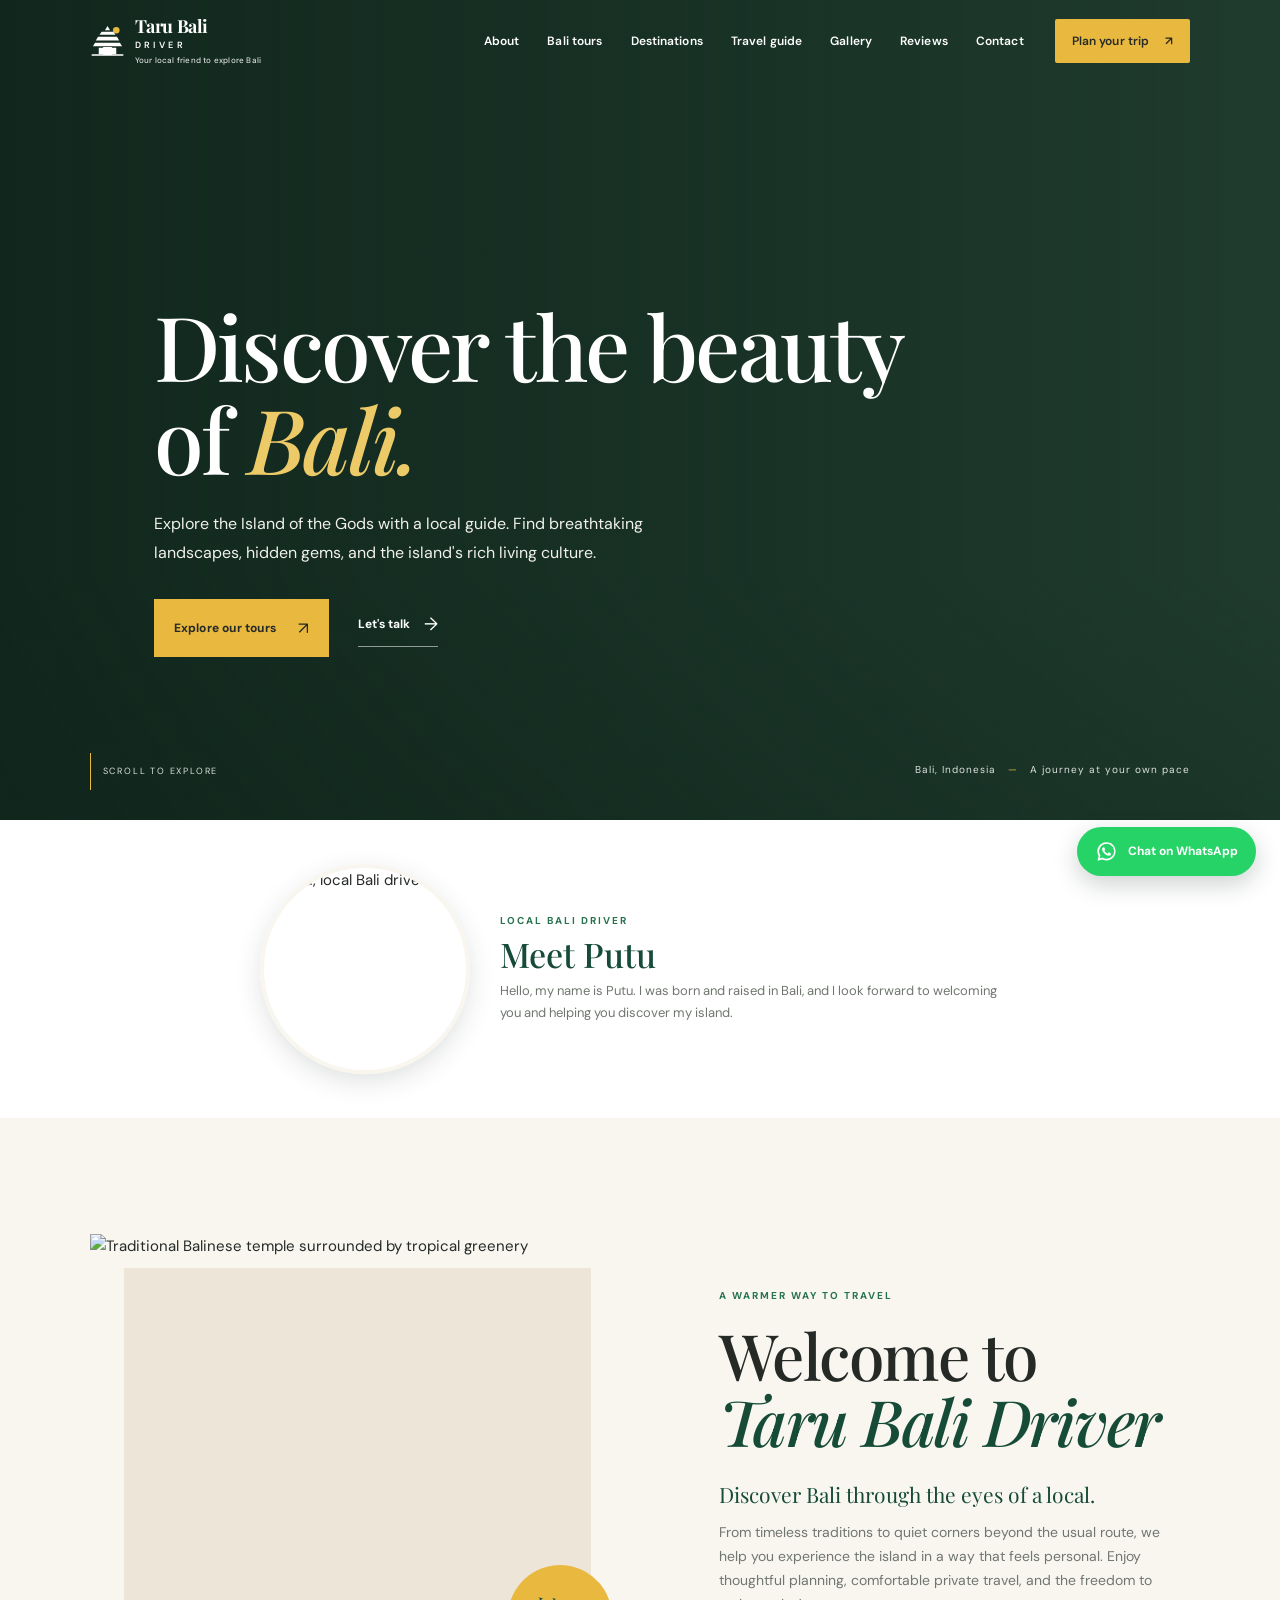
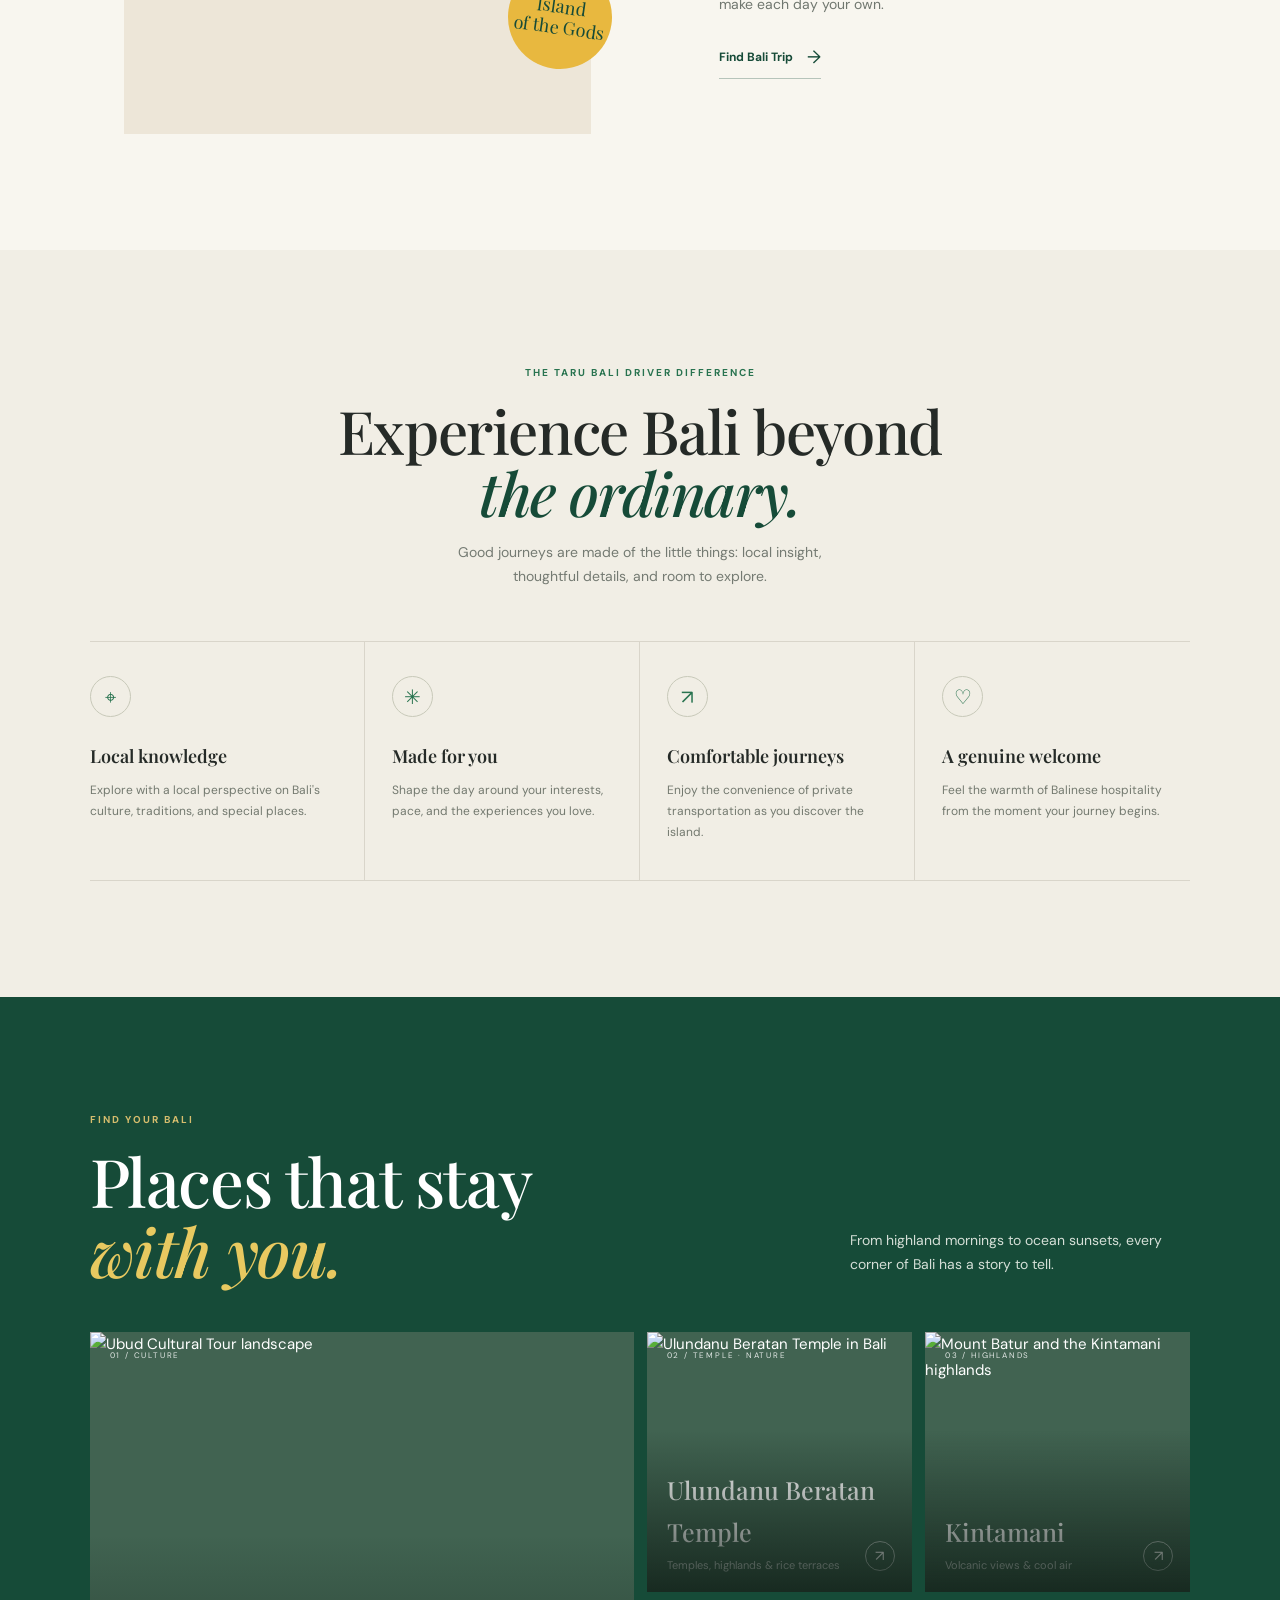
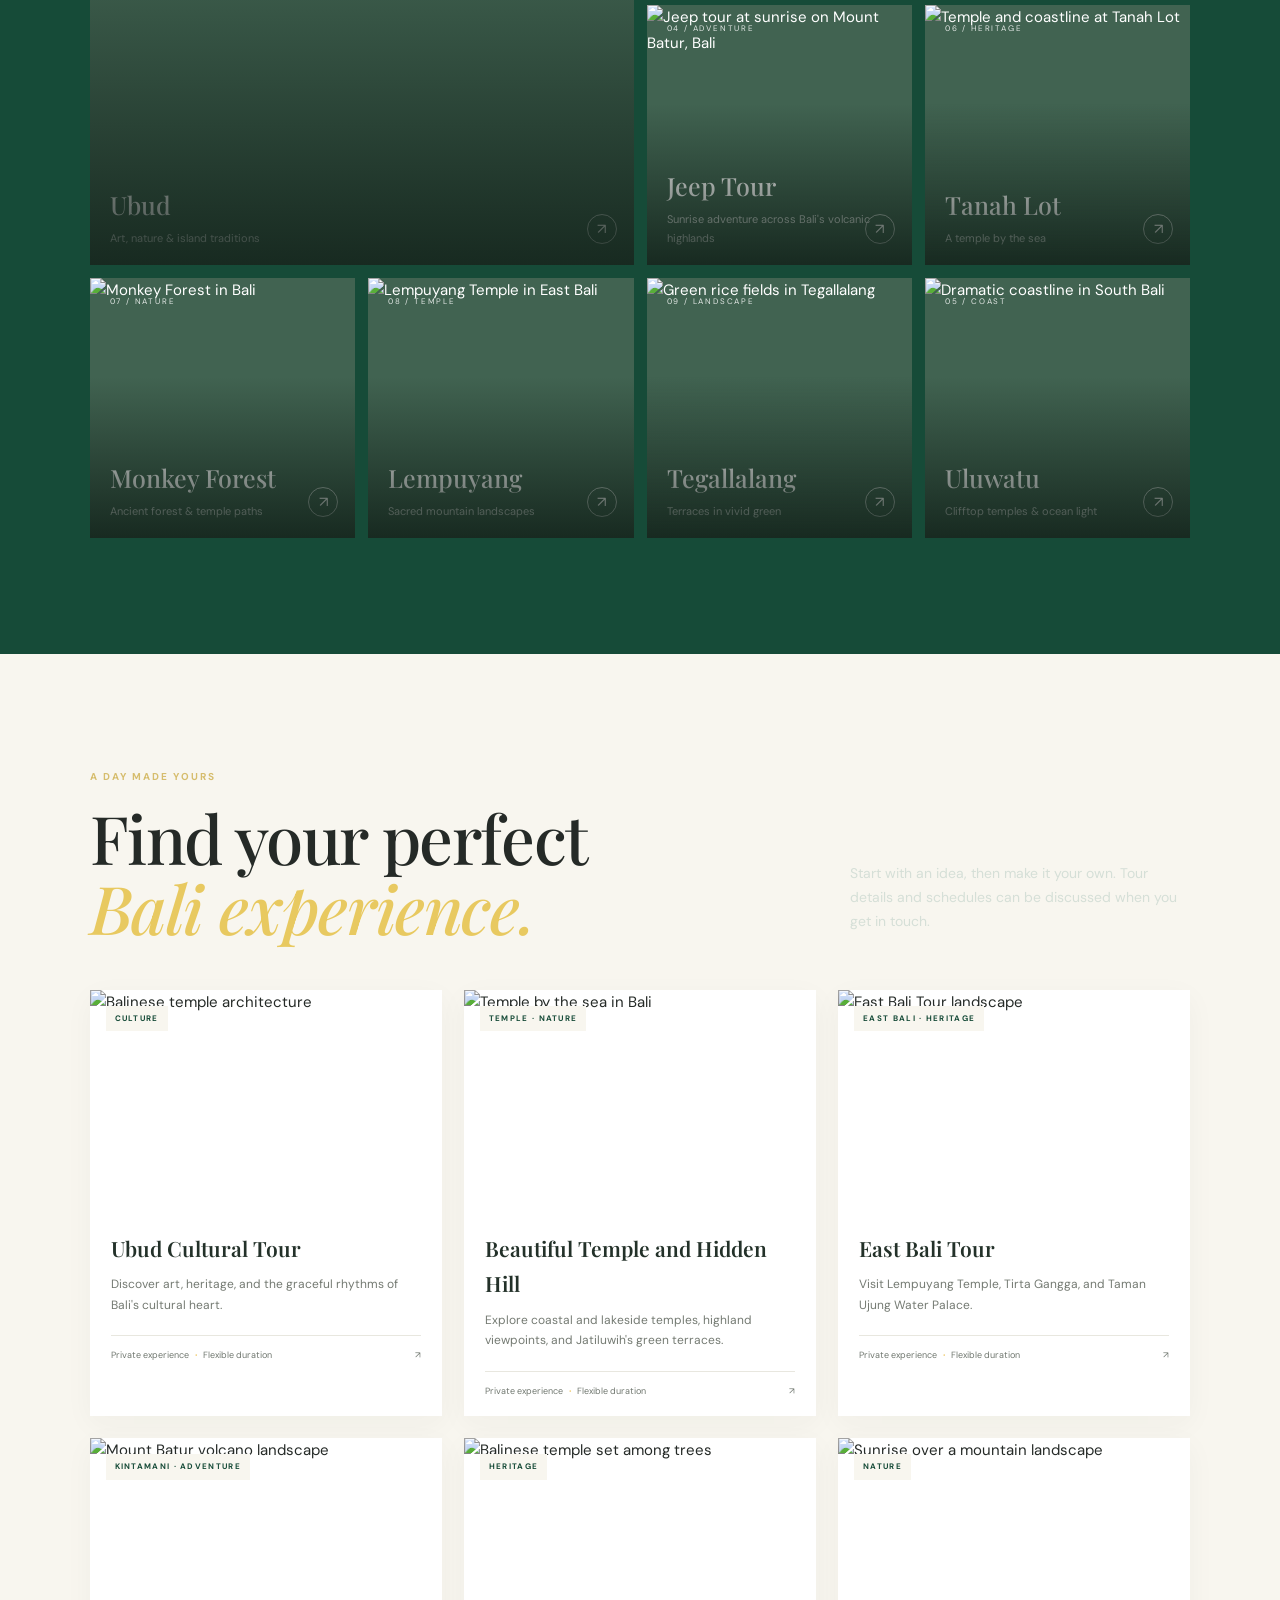
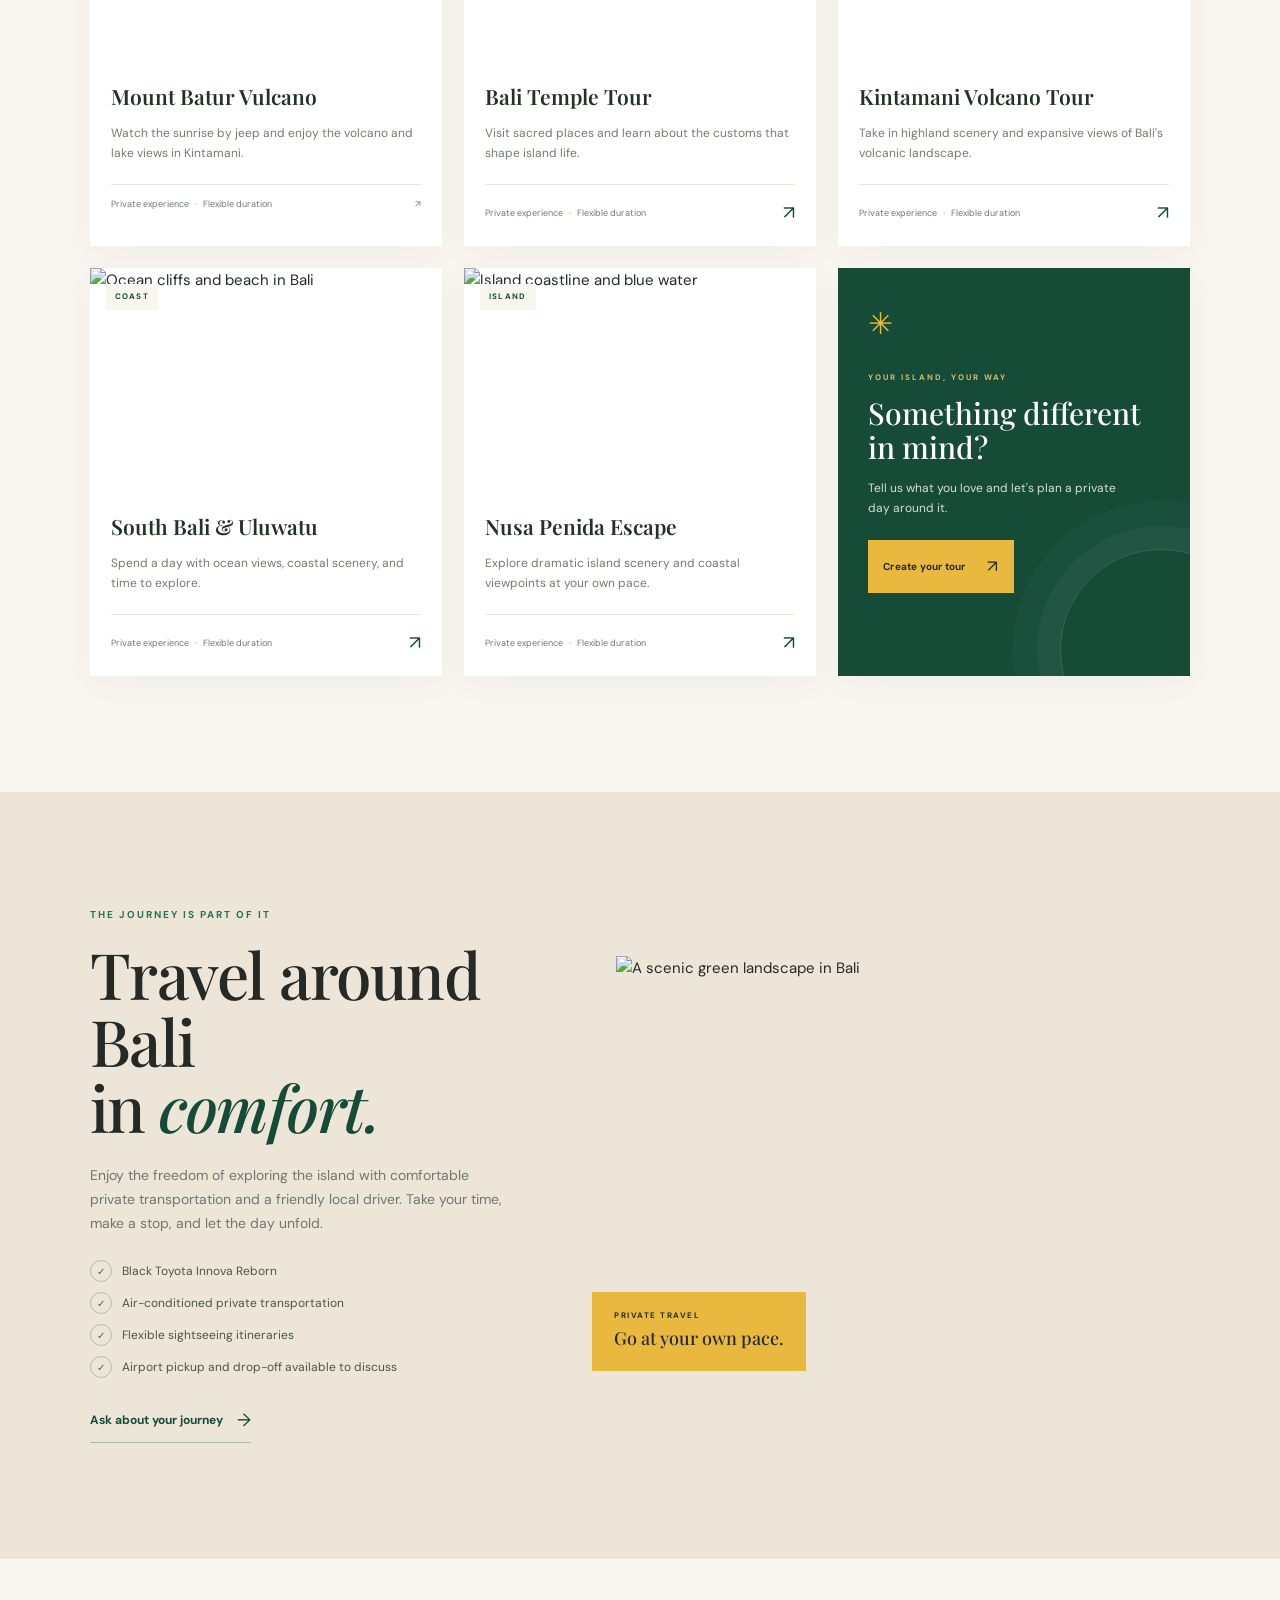
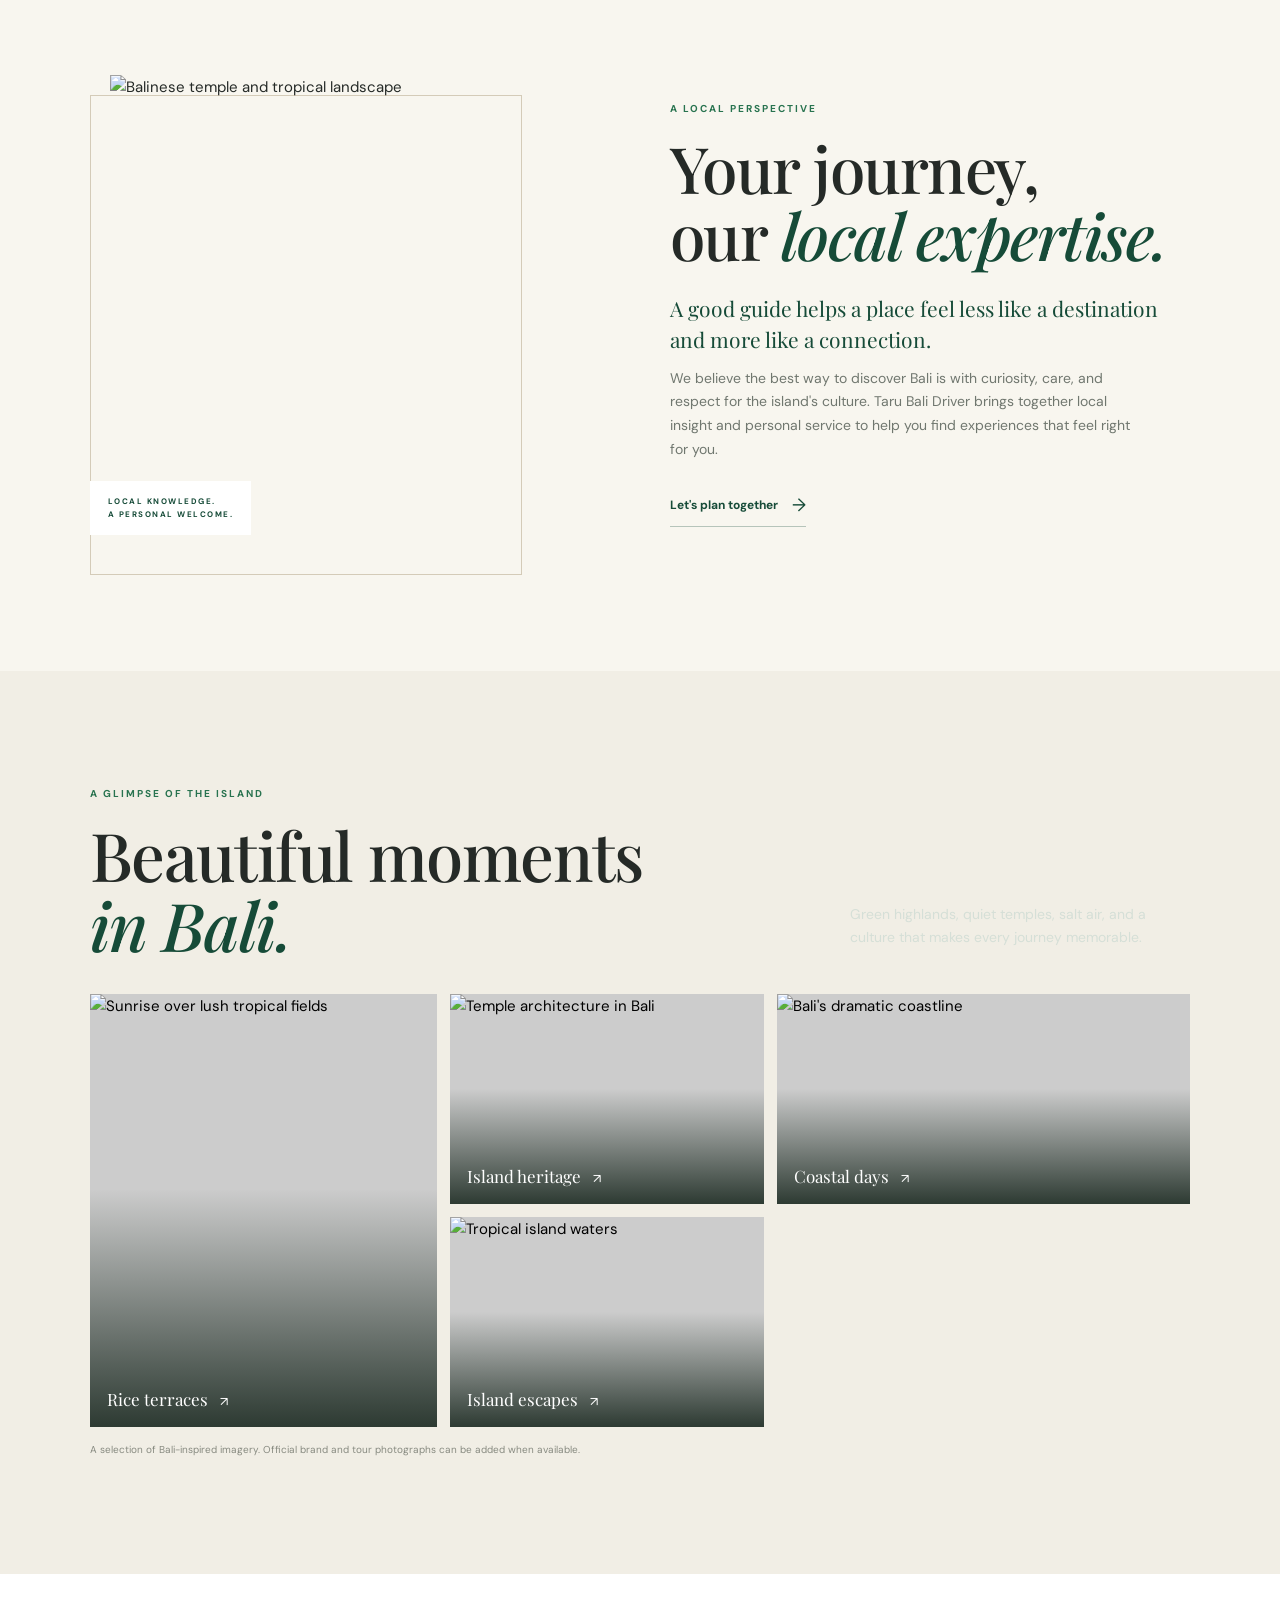
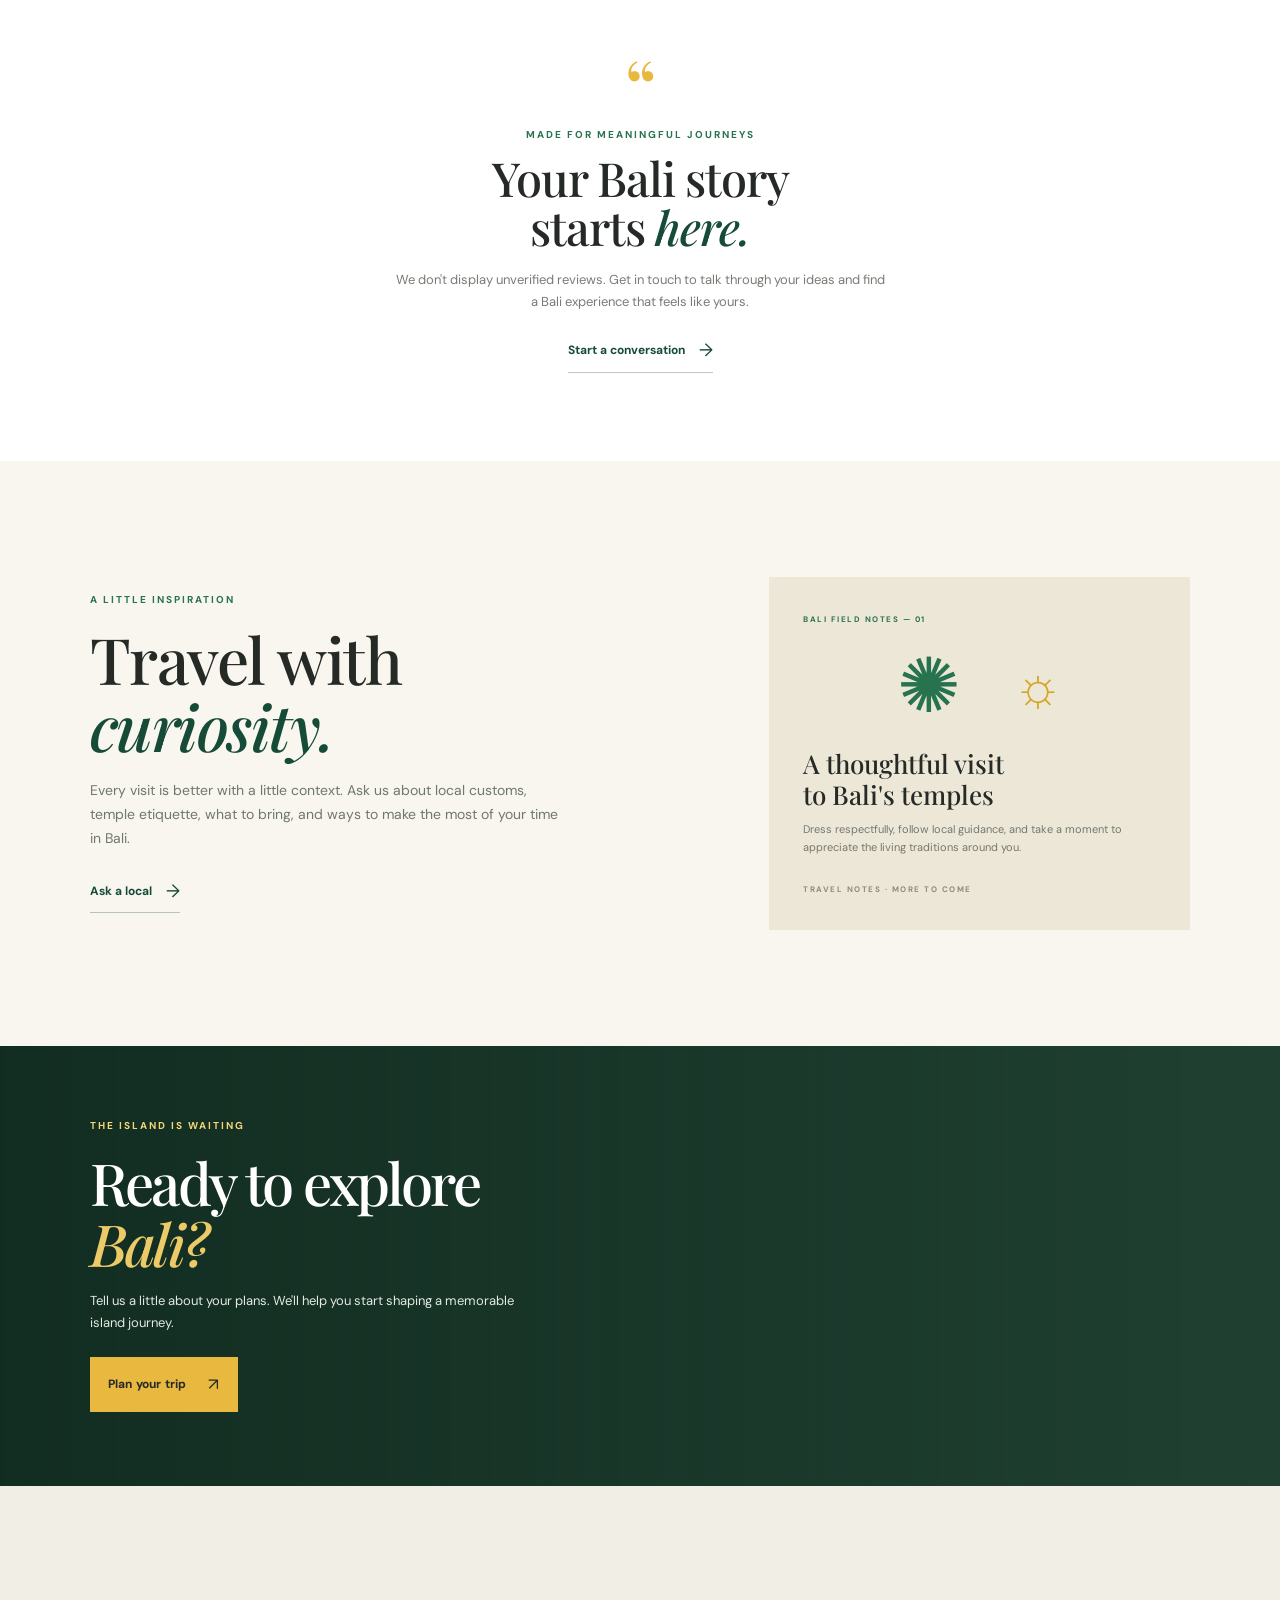
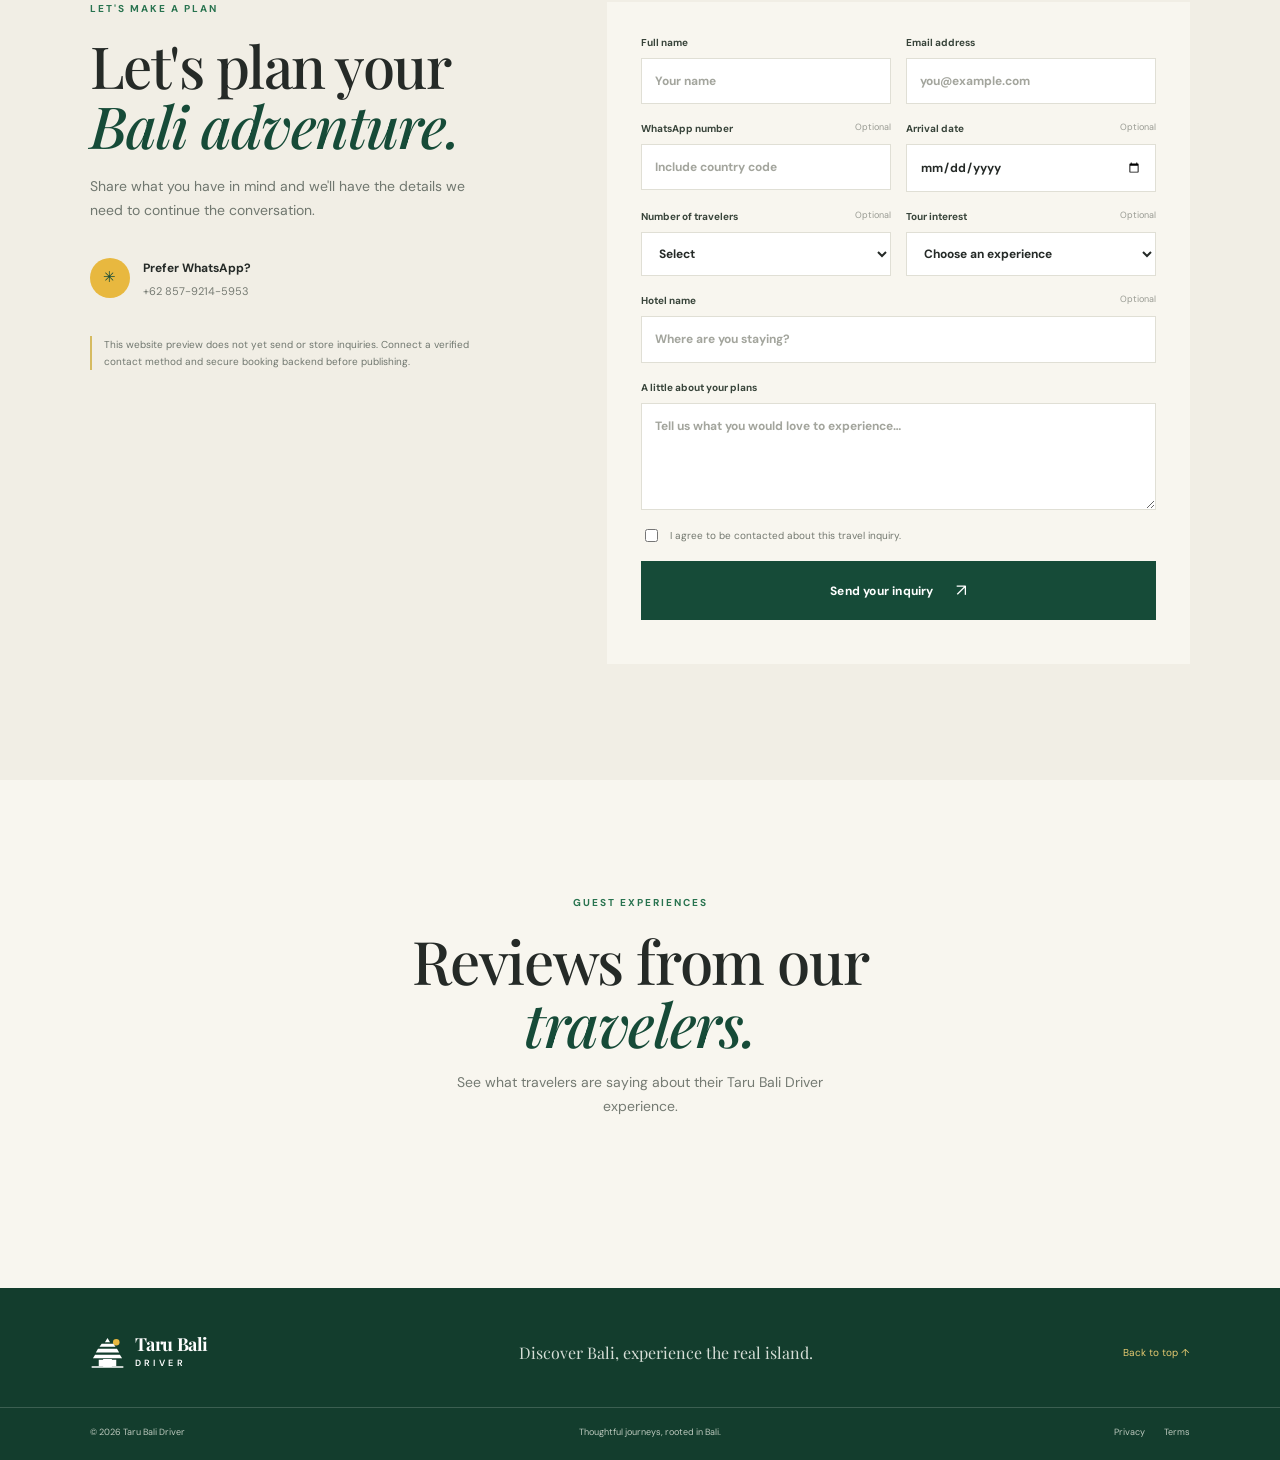
==== commit 0d33ef22: "Update index.html" ====
--- a/index.html
+++ b/index.html
@@ -4,8 +4,8 @@
   <meta charset="UTF-8" />
   <meta name="viewport" content="width=device-width, initial-scale=1" />
   <meta name="theme-color" content="#164b38" />
-  <meta name="description" content="Discover Bali through the eyes of a local. Explore private tours, cultural experiences, and the island's most beautiful destinations with Bali Tana Tour." />
-  <title>Bali Tana Tour | Discover Bali with a Local</title>
+  <meta name="description" content="Discover Bali through the eyes of a local. Explore private tours, cultural experiences, and the island's most beautiful destinations with Taru Bali Driver." />
+  <title>Taru Bali Driver | Discover Bali with a Local</title>
   <link rel="preconnect" href="https://images.unsplash.com" />
   <link rel="preconnect" href="https://fonts.googleapis.com" />
   <link rel="preconnect" href="https://fonts.gstatic.com" crossorigin />
@@ -14,9 +14,9 @@
 </head>
 <body>
   <header class="site-header" id="top">
-    <a class="brand" href="#top" aria-label="Bali Tana Tour home">
+    <a class="brand" href="#top" aria-label="Taru Bali Driver home">
       <span class="brand-mark" aria-hidden="true"><svg viewBox="0 0 48 48" role="img" aria-hidden="true"><circle cx="36" cy="10" r="4.5" fill="#e8b83f"/><path d="M24 4 20.5 10h7L24 4Zm-8 8h16l3 4H13l3-4Zm-5 7h26l3 5H8l3-5Zm-4 8h34l3 5H4l3-5Zm5 7h24v9H12z" fill="currentColor"/><path d="M19 34h10v9H19z" fill="none" stroke="currentColor" stroke-width="2"/><path d="M3 44h42" fill="none" stroke="currentColor" stroke-width="2" stroke-linecap="round"/></svg></span>
-      <span class="brand-name">Bali Tana <span>Tour</span><span class="brand-tagline">Your local friend to explore Bali</span></span>
+      <span class="brand-name">Taru Bali <span>Driver</span><span class="brand-tagline">Your local friend to explore Bali</span></span>
     </a>
     <button class="menu-toggle" aria-label="Open navigation" aria-expanded="false"><span></span><span></span></button>
     <nav class="main-nav" aria-label="Main navigation">
@@ -43,19 +43,19 @@
     </section>
 
     <section class="driver-intro" aria-label="Meet your local Bali driver">
-      <img class="driver-portrait" src="https://blogger.googleusercontent.com/img/b/R29vZ2xl/AVvXsEhS1XcR7ESkzObDrkADgg4UZSfjcUK4l25rmzJgkLXMNFdtIzlQf5JKjYmqxGF3vd_PressgB_cEVBVVKwIUwe2f2wltP3BAVXD0rQFvHhkrPedkNb3aBK3mieI_0L1uh439TdxBK7uCsud7sMuZXBseJ5ZS1D_QWOVCAiXsCN-abiFjt9Wag-choYBM34/w300-h400/13648.jpg" alt="Putu Tana, local Bali driver" loading="lazy">
-      <div class="driver-intro-copy"><span class="eyebrow">Local Bali Driver</span><h2>Meet Putu Tana</h2><p>Hello, my name is Putu Tana. I was born and raised in Bali, and I look forward to welcoming you and helping you discover my island.</p></div>
+      <img class="driver-portrait" src="https://blogger.googleusercontent.com/img/b/R29vZ2xl/AVvXsEj6lFYqwZpUbkF0PqLGwBXaG2LYTKIodgFSLC6HPSbEKShZQaF2e6YhKX8Il0Qlov1hXqgBXg6DHnot5i-SjTKZtnr6D1NeD7PD0cHD4lnb-JZ2TYpL_UyHaoc_OKXR-P1So5PAHqrXmEYVjZupYkB0CJQFIZMmybGnMEsCrEJGbWnJtmb-k69Tq8lkr9M/s1312/14018.png" alt="Putu, local Bali driver" loading="lazy">
+      <div class="driver-intro-copy"><span class="eyebrow">Local Bali Driver</span><h2>Meet Putu</h2><p>Hello, my name is Putu. I was born and raised in Bali, and I look forward to welcoming you and helping you discover my island.</p></div>
     </section>
 
     <section class="welcome section-space" id="welcome">
       <div class="wrap welcome-grid">
         <div class="welcome-art"><img src="https://images.unsplash.com/photo-1537996194471-e657df975ab4?auto=format&fit=crop&w=1000&q=85" alt="Traditional Balinese temple surrounded by tropical greenery" loading="lazy"><span class="image-stamp">Island<br />of the Gods</span></div>
-        <div class="welcome-copy"><span class="eyebrow">A warmer way to travel</span><h2>Welcome to<br /><em>Bali Tana Tour</em></h2><p class="lead">Discover Bali through the eyes of a local.</p><p>From timeless traditions to quiet corners beyond the usual route, we help you experience the island in a way that feels personal. Enjoy thoughtful planning, comfortable private travel, and the freedom to make each day your own.</p><a class="text-link" href="#about">Get to know us <span>→</span></a></div>
+        <div class="welcome-copy"><span class="eyebrow">A warmer way to travel</span><h2>Welcome to<br /><em>Taru Bali Driver</em></h2><p class="lead">Discover Bali through the eyes of a local.</p><p>From timeless traditions to quiet corners beyond the usual route, we help you experience the island in a way that feels personal. Enjoy thoughtful planning, comfortable private travel, and the freedom to make each day your own.</p><a class="text-link" href="#tours">Find Bali Trip <span>→</span></a></div>
       </div>
     </section>
 
     <section class="why section-space">
-      <div class="wrap"><div class="section-heading centered"><span class="eyebrow">The Bali Tana difference</span><h2>Experience Bali beyond<br /><em>the ordinary.</em></h2><p>Good journeys are made of the little things: local insight, thoughtful details, and room to explore.</p></div>
+      <div class="wrap"><div class="section-heading centered"><span class="eyebrow">The Taru Bali Driver difference</span><h2>Experience Bali beyond<br /><em>the ordinary.</em></h2><p>Good journeys are made of the little things: local insight, thoughtful details, and room to explore.</p></div>
         <div class="feature-grid">
           <article class="feature"><span class="feature-icon">⌖</span><h3>Local knowledge</h3><p>Explore with a local perspective on Bali's culture, traditions, and special places.</p></article>
           <article class="feature"><span class="feature-icon">✳</span><h3>Made for you</h3><p>Shape the day around your interests, pace, and the experiences you love.</p></article>
@@ -70,8 +70,8 @@
         <div class="destination-grid">
           <a class="destination-card destination-large" href="#ubud-cultural-tour" aria-label="View Ubud Cultural Tour"><img src="https://blogger.googleusercontent.com/img/b/R29vZ2xl/AVvXsEjbiUkYugns68FSY4gE_6SIPHIz1HBPO0tyr-YJaQQ80d082GSACk5zM28mzwzO4pAH9jsVrnW98PQibfHmvYIOtaygyRFPZcd0MXmGkHPwsZoOo-3Okdk4WVLmBDu6IZZ7imi586JrPrKabxFQnKJTBjX03gZ1I4IjX7FPtNPIUtHqVHAqi8cH6yMw864/s1536/13958.png" alt="Ubud Cultural Tour landscape" loading="lazy"><span class="destination-number">01 / CULTURE</span><div class="destination-info"><h3>Ubud</h3><p>Art, nature & island traditions</p></div><span class="card-arrow">↗</span></a>
           <a class="destination-card" href="#beautiful-temple-tour" aria-label="View Beautiful Temple and Hidden Hill tour"><img src="https://blogger.googleusercontent.com/img/b/R29vZ2xl/AVvXsEj0LLrVW_QI5xJK3WAB0Gc51kCeKP24rvycJ4VgHSrYYwD4E5RWAS53ebFbJznJrzDPVzYwT5hoCdXmSelJVKPY9I0jrV_uoa7FbY0qY0EHj5sM9ZG8723TWPeqUDVB6xAAV04HwahGFVp_HdWryX4gr6HauyvkwIvLN-7GpEU5Cx0hQSxw3yt-AIqJCSw/s678/13922.jpg" alt="Ulundanu Beratan Temple in Bali" loading="lazy"><span class="destination-number">02 / TEMPLE · NATURE</span><div class="destination-info"><h3>Ulundanu Beratan Temple</h3><p>Temples, highlands &amp; rice terraces</p></div><span class="card-arrow">↗</span></a>
-          <a class="destination-card" href="#contact"><img src="https://thebalisun.com/wp-content/uploads/2024/08/Local-Vendors-Happy-To-Welcome-More-Tourists-To-Balis-Kintamani-.jpg" alt="Mount Batur and the Kintamani highlands" loading="lazy"><span class="destination-number">03 / HIGHLANDS</span><div class="destination-info"><h3>Kintamani</h3><p>Volcanic views & cool air</p></div><span class="card-arrow">↗</span></a>
-          <a class="destination-card" href="#contact"><img src="https://www.balisunrisetrekkingandtour.com/wp-content/uploads/2022/09/Wisata-Jeep-4WD-Sunrise-Gunung-Batur-Bali-6e1deec5-db8c-49f5-8284-74869dcd5d24.jpg" alt="Jeep tour at sunrise on Mount Batur, Bali" loading="lazy"><span class="destination-number">04 / ADVENTURE</span><div class="destination-info"><h3>Jeep Tour</h3><p>Sunrise adventure across Bali's volcanic highlands</p></div><span class="card-arrow">↗</span></a>
+          <a class="destination-card" href="#mount-batur-tour"><img src="https://thebalisun.com/wp-content/uploads/2024/08/Local-Vendors-Happy-To-Welcome-More-Tourists-To-Balis-Kintamani-.jpg" alt="Mount Batur and the Kintamani highlands" loading="lazy"><span class="destination-number">03 / HIGHLANDS</span><div class="destination-info"><h3>Kintamani</h3><p>Volcanic views & cool air</p></div><span class="card-arrow">↗</span></a>
+          <a class="destination-card" href="#mount-batur-tour"><img src="https://www.balisunrisetrekkingandtour.com/wp-content/uploads/2022/09/Wisata-Jeep-4WD-Sunrise-Gunung-Batur-Bali-6e1deec5-db8c-49f5-8284-74869dcd5d24.jpg" alt="Jeep tour at sunrise on Mount Batur, Bali" loading="lazy"><span class="destination-number">04 / ADVENTURE</span><div class="destination-info"><h3>Jeep Tour</h3><p>Sunrise adventure across Bali's volcanic highlands</p></div><span class="card-arrow">↗</span></a>
           <a class="destination-card" href="#beautiful-temple-tour"><img src="https://images.unsplash.com/photo-1518548419970-58e3b4079ab2?auto=format&fit=crop&w=850&q=85" alt="Temple and coastline at Tanah Lot" loading="lazy"><span class="destination-number">06 / HERITAGE</span><div class="destination-info"><h3>Tanah Lot</h3><p>A temple by the sea</p></div><span class="card-arrow">↗</span></a>
           <a class="destination-card" href="#ubud-cultural-tour" aria-label="View Ubud Cultural Tour"><img src="https://blogger.googleusercontent.com/img/b/R29vZ2xl/AVvXsEiiam9q_K5SaCgWqvRC8NjWYu7E6qbupv_9tkZp2ViGxjxoazI4OKjQRb4ufbf6aBsZva73KzBYnIJBwjpUVHRvBd1FNBCXgHUJnNaqSjUXi5gnnDWjYj9OX9s2Qa3lOEcoTGq6bfZHr184Js0fXAWjA8gVbulKrBmZHK2TQRZmHAd44Q3ibjQ5sXXr6uc/s678/13761.jpg" alt="Monkey Forest in Bali" loading="lazy"><span class="destination-number">07 / NATURE</span><div class="destination-info"><h3>Monkey Forest</h3><p>Ancient forest & temple paths</p></div><span class="card-arrow">↗</span></a>
           <a class="destination-card" href="#east-bali-tour" aria-label="View East Bali Tour"><img src="https://finnsholidays.com/wp-content/uploads/2026/06/Lempuyang-Temple-1.webp" alt="Lempuyang Temple in East Bali" loading="lazy"><span class="destination-number">08 / TEMPLE</span><div class="destination-info"><h3>Lempuyang</h3><p>Sacred mountain landscapes</p></div><span class="card-arrow">↗</span></a>
@@ -84,9 +84,10 @@
     <section class="tours section-space" id="tours">
       <div class="wrap"><div class="section-heading heading-row"><div><span class="eyebrow">A day made yours</span><h2>Find your perfect<br /><em>Bali experience.</em></h2></div><p>Start with an idea, then make it your own. Tour details and schedules can be discussed when you get in touch.</p></div>
         <div class="tour-grid">
-          <a class="tour-card" id="ubud-cultural-tour" href="ubud-cultural-tour.html" aria-label="View Ubud Cultural Tour details"><div class="tour-image"><img src="https://blogger.googleusercontent.com/img/b/R29vZ2xl/AVvXsEjlagyslr7D3I_vDY_6lus2ngh0Xm5YkC29MFL9LAZACs1WotFq8qeyB7ll28dy7AjzFtUP1jmP4f_agcD4Wu4GNCUExEn8zZHTxJNGydgAzNf9RSoPJeC8tjcWPxxfFAM-sN9kHoc9z9YbNMaM0o8XrF1-29EPzjfyo1jWqi9NWPusbu1EFFkIVlMp7l4/s1600/13765.png" alt="Balinese temple architecture" loading="lazy"><span class="tour-tag">CULTURE</span></div><div class="tour-body"><h3>Ubud Cultural Tour</h3><p>Discover art, heritage, and the graceful rhythms of Bali's cultural heart.</p><div class="tour-foot"><span>Private experience <b>·</b> Flexible duration</span><span aria-hidden="true">↗</span></div></div></a>
-          <a class="tour-card" id="beautiful-temple-tour" href="beautiful-temple-hidden-hill.html" aria-label="View Beautiful Temple and Hidden Hill tour details"><div class="tour-image"><img src="https://blogger.googleusercontent.com/img/b/R29vZ2xl/AVvXsEguD5Ja5A2AFqgzJHJRMz4B2D9wq3ywf-HD7GZp1ull19Ke7p2pdZ2_VIH3W7Y0LhHnUtojONkCOY-2ttAGlsflDXXRkG_JUm2B1R7pOzCqj4AlWWfxW0vu2lrjmOaVTG9Zab3w-caejc2Z-Zot7zpdio4wpKescjqw9n-2IruMkK0kznEP7wY9GUoAkK0/w400-h225/13925.png" alt="Temple by the sea in Bali" loading="lazy"><span class="tour-tag">TEMPLE · NATURE</span></div><div class="tour-body"><h3>Beautiful Temple and Hidden Hill</h3><p>Explore coastal and lakeside temples, highland viewpoints, and Jatiluwih's green terraces.</p><div class="tour-foot"><span>Private experience <b>·</b> Flexible duration</span><span aria-hidden="true">↗</span></div></div></a>
-          <a class="tour-card" id="east-bali-tour" href="east-bali-tour.html" aria-label="View East Bali Tour details"><div class="tour-image"><img src="https://blogger.googleusercontent.com/img/b/R29vZ2xl/AVvXsEhQddH1qlgALd_bYjyVqhhF1WAzP7GA48L04_sXnuuZtTWOkPBbwyyoDOr97nw97Yg22OEOhBqy-GmRxAojb4si6G8VqkKfMW73opUkEXfyn8lJBONHdKaOWpOsnuj9DuSlaKLdU1t_ZD8wzZknz18SekMeRtnz_im8Xeer1ITF_1MpvcnpKd-NVyAKHLk/s1671/13932.png" alt="East Bali Tour landscape" loading="lazy"><span class="tour-tag">EAST BALI · HERITAGE</span></div><div class="tour-body"><h3>East Bali Tour</h3><p>Visit Lempuyang Temple, Tirta Gangga, and Taman Ujung Water Palace.</p><div class="tour-foot"><span>Private experience <b>·</b> Flexible duration</span><span aria-hidden="true">↗</span></div></div></a>
+          <a class="tour-card" id="ubud-cultural-tour" href="ubud-cultural-tour.html" aria-label="View Ubud Cultural Tour details"><div class="tour-image"><img src="https://blogger.googleusercontent.com/img/b/R29vZ2xl/[base64]/s1672/14019.png" alt="Balinese temple architecture" loading="lazy"><span class="tour-tag">CULTURE</span></div><div class="tour-body"><h3>Ubud Cultural Tour</h3><p>Discover art, heritage, and the graceful rhythms of Bali's cultural heart.</p><div class="tour-foot"><span>Private experience <b>·</b> Flexible duration</span><span aria-hidden="true">↗</span></div></div></a>
+          <a class="tour-card" id="beautiful-temple-tour" href="beautiful-temple-hidden-hill.html" aria-label="View Beautiful Temple and Hidden Hill tour details"><div class="tour-image"><img src="https://blogger.googleusercontent.com/img/b/R29vZ2xl/AVvXsEgwQ62KOnYT1HRv7v0Qce6eKo7uePZjFXv5-4Z2X4Hk1wmmvbutXU1DxC1ED3EweDPtPrBKsLhDMddwC0BA2qwlL4Jm3Tc-mkteM2tMRhiPyjCQEvS63NpHfz4Mfs1-a5gQMkUJ08f5mSsVKLP9AR9H_Dohk72Y_u_kNYr9nxwSeci-CsEHzzDaisQc_mE/s1672/14023.png" alt="Temple by the sea in Bali" loading="lazy"><span class="tour-tag">TEMPLE · NATURE</span></div><div class="tour-body"><h3>Beautiful Temple and Hidden Hill</h3><p>Explore coastal and lakeside temples, highland viewpoints, and Jatiluwih's green terraces.</p><div class="tour-foot"><span>Private experience <b>·</b> Flexible duration</span><span aria-hidden="true">↗</span></div></div></a>
+          <a class="tour-card" id="east-bali-tour" href="east-bali-tour.html" aria-label="View East Bali Tour details"><div class="tour-image"><img src="https://blogger.googleusercontent.com/img/b/R29vZ2xl/AVvXsEgYfgVgZm7L6wvVfwslcB4DeAbYG-Ts0kapc3y_JMjh70p6WrzefY3Ht_DdZeASulLNv8WJvbr8zfk5ymP9JtpIINnmz-ViCNbnEMU9zsHyHOXCn6uCqLLHL3tzMwIHopL5lqldMgjHiLtHAjYRMq2oix3qFY7mNbjz0L5GgE6Hqs5lYiUcAh-PSNmH7_8/s1672/14024.png" alt="East Bali Tour landscape" loading="lazy"><span class="tour-tag">EAST BALI · HERITAGE</span></div><div class="tour-body"><h3>East Bali Tour</h3><p>Visit Lempuyang Temple, Tirta Gangga, and Taman Ujung Water Palace.</p><div class="tour-foot"><span>Private experience <b>·</b> Flexible duration</span><span aria-hidden="true">↗</span></div></div></a>
+          <a class="tour-card" id="mount-batur-tour" href="mount-batur-vulcano.html" aria-label="View Mount Batur Vulcano tour details"><div class="tour-image"><img src="https://blogger.googleusercontent.com/img/b/R29vZ2xl/AVvXsEgOP1pG_EIagpvbMMD3cSTTzE8lrQRhYNRJ6j5IlO0UfF8I-Wrtx8zXOyxhjCV6jbPhcQInHS4N5fRMxdKVA6kmHnTxn4CCLLcvbGP6W7dyPyanEiRfQNYwqMAqS3zbp3boYWhL4_bbkMBub64OrCsPhFTd0S9eTylfTNkXYHZZEc2jGixd5jHaBqUfaqM/s1535/14025.png" alt="Mount Batur volcano landscape" loading="lazy"><span class="tour-tag">KINTAMANI · ADVENTURE</span></div><div class="tour-body"><h3>Mount Batur Vulcano</h3><p>Watch the sunrise by jeep and enjoy the volcano and lake views in Kintamani.</p><div class="tour-foot"><span>Private experience <b>·</b> Flexible duration</span><span aria-hidden="true">↗</span></div></div></a>
           <article class="tour-card"><div class="tour-image"><img src="https://images.unsplash.com/photo-1544644181-1484b3fdfc62?auto=format&fit=crop&w=900&q=85" alt="Balinese temple set among trees" loading="lazy"><span class="tour-tag">HERITAGE</span></div><div class="tour-body"><h3>Bali Temple Tour</h3><p>Visit sacred places and learn about the customs that shape island life.</p><div class="tour-foot"><span>Private experience <b>·</b> Flexible duration</span><a href="#contact" aria-label="Ask about Bali Temple Tour">↗</a></div></div></article>
           <article class="tour-card"><div class="tour-image"><img src="https://images.unsplash.com/photo-1470252649378-9c29740c9fa8?auto=format&fit=crop&w=900&q=85" alt="Sunrise over a mountain landscape" loading="lazy"><span class="tour-tag">NATURE</span></div><div class="tour-body"><h3>Kintamani Volcano Tour</h3><p>Take in highland scenery and expansive views of Bali's volcanic landscape.</p><div class="tour-foot"><span>Private experience <b>·</b> Flexible duration</span><a href="#contact" aria-label="Ask about Kintamani Volcano Tour">↗</a></div></div></article>
           <article class="tour-card"><div class="tour-image"><img src="https://images.unsplash.com/photo-1516690561799-46d8f74f9abf?auto=format&fit=crop&w=900&q=85" alt="Ocean cliffs and beach in Bali" loading="lazy"><span class="tour-tag">COAST</span></div><div class="tour-body"><h3>South Bali & Uluwatu</h3><p>Spend a day with ocean views, coastal scenery, and time to explore.</p><div class="tour-foot"><span>Private experience <b>·</b> Flexible duration</span><a href="#contact" aria-label="Ask about South Bali and Uluwatu Tour">↗</a></div></div></article>
@@ -101,7 +102,7 @@
     </section>
 
     <section class="about section-space" id="about">
-      <div class="wrap about-grid"><div class="about-photo"><img src="https://images.unsplash.com/photo-1537996194471-e657df975ab4?auto=format&fit=crop&w=900&q=85" alt="Balinese temple and tropical landscape" loading="lazy"><span class="photo-note">LOCAL KNOWLEDGE.<br />A PERSONAL WELCOME.</span></div><div class="about-copy"><span class="eyebrow">A local perspective</span><h2>Your journey,<br />our <em>local expertise.</em></h2><p class="lead">A good guide helps a place feel less like a destination and more like a connection.</p><p>We believe the best way to discover Bali is with curiosity, care, and respect for the island's culture. Bali Tana Tour brings together local insight and personal service to help you find experiences that feel right for you.</p><a class="text-link" href="#contact">Let's plan together <span>→</span></a></div></div>
+      <div class="wrap about-grid"><div class="about-photo"><img src="https://images.unsplash.com/photo-1537996194471-e657df975ab4?auto=format&fit=crop&w=900&q=85" alt="Balinese temple and tropical landscape" loading="lazy"><span class="photo-note">LOCAL KNOWLEDGE.<br />A PERSONAL WELCOME.</span></div><div class="about-copy"><span class="eyebrow">A local perspective</span><h2>Your journey,<br />our <em>local expertise.</em></h2><p class="lead">A good guide helps a place feel less like a destination and more like a connection.</p><p>We believe the best way to discover Bali is with curiosity, care, and respect for the island's culture. Taru Bali Driver brings together local insight and personal service to help you find experiences that feel right for you.</p><a class="text-link" href="#contact">Let's plan together <span>→</span></a></div></div>
     </section>
 
     <section class="gallery section-space" id="gallery">
@@ -119,7 +120,7 @@
 
     <section class="cta-banner"><div class="cta-image"></div><div class="cta-content wrap"><span class="eyebrow light-eyebrow">The island is waiting</span><h2>Ready to explore<br /><em>Bali?</em></h2><p>Tell us a little about your plans. We'll help you start shaping a memorable island journey.</p><a class="button button-gold" href="#contact">Plan your trip <span>↗</span></a></div></section>
 
-    <section class="contact section-space" id="contact"><div class="wrap contact-grid"><div class="contact-copy"><span class="eyebrow">Let's make a plan</span><h2>Let's plan your<br /><em>Bali adventure.</em></h2><p>Share what you have in mind and we'll have the details we need to continue the conversation.</p><div class="contact-aside"><span class="contact-aside-icon">✳</span><div><b>Prefer WhatsApp?</b><p><a href="https://wa.me/628123688091" target="_blank" rel="noopener noreferrer">+62 812-3688-091</a></p></div></div><p class="form-disclaimer">This website preview does not yet send or store inquiries. Connect a verified contact method and secure booking backend before publishing.</p></div>
+    <section class="contact section-space" id="contact"><div class="wrap contact-grid"><div class="contact-copy"><span class="eyebrow">Let's make a plan</span><h2>Let's plan your<br /><em>Bali adventure.</em></h2><p>Share what you have in mind and we'll have the details we need to continue the conversation.</p><div class="contact-aside"><span class="contact-aside-icon">✳</span><div><b>Prefer WhatsApp?</b><p><a href="https://wa.me/6285792145953" target="_blank" rel="noopener noreferrer">+62 857-9214-5953</a></p></div></div><p class="form-disclaimer">This website preview does not yet send or store inquiries. Connect a verified contact method and secure booking backend before publishing.</p></div>
       <form class="inquiry-form" id="inquiry-form">
         <div class="form-row"><label>Full name <input name="name" type="text" placeholder="Your name" autocomplete="name" required></label><label>Email address <input name="email" type="email" placeholder="you@example.com" autocomplete="email" required></label></div>
         <div class="form-row"><label>WhatsApp number <span class="optional">Optional</span><input name="whatsapp" type="tel" placeholder="Include country code" autocomplete="tel"></label><label>Arrival date <span class="optional">Optional</span><input name="arrival" type="date"></label></div>
@@ -135,16 +136,16 @@
         <div class="section-heading centered">
           <span class="eyebrow">Guest experiences</span>
           <h2>Reviews from our<br /><em>travelers.</em></h2>
-          <p>See what travelers are saying about their Bali Tana Tour experience.</p>
+          <p>See what travelers are saying about their Taru Bali Driver experience.</p>
         </div>
         <script defer async src="https://cdn.trustindex.io/loader.js?e38486385c14128515066a278c7"></script>
       </div>
     </section>
   </main>
 
-  <footer class="site-footer"><div class="wrap footer-top"><a class="brand footer-brand" href="#top"><span class="brand-mark" aria-hidden="true"><svg viewBox="0 0 48 48" role="img" aria-hidden="true"><circle cx="36" cy="10" r="4.5" fill="#e8b83f"/><path d="M24 4 20.5 10h7L24 4Zm-8 8h16l3 4H13l3-4Zm-5 7h26l3 5H8l3-5Zm-4 8h34l3 5H4l3-5Zm5 7h24v9H12z" fill="currentColor"/><path d="M19 34h10v9H19z" fill="none" stroke="currentColor" stroke-width="2"/><path d="M3 44h42" fill="none" stroke="currentColor" stroke-width="2" stroke-linecap="round"/></svg></span><span class="brand-name">Bali Tana <span>Tour</span></span></a><p>Discover Bali, experience the real island.</p><a href="#top" class="back-top">Back to top ↑</a></div><div class="wrap footer-bottom"><span>© <span id="year"></span> Bali Tana Tour</span><span>Thoughtful journeys, rooted in Bali.</span><div><a href="#contact">Privacy</a><a href="#contact">Terms</a></div></div></footer>
+  <footer class="site-footer"><div class="wrap footer-top"><a class="brand footer-brand" href="#top"><span class="brand-mark" aria-hidden="true"><svg viewBox="0 0 48 48" role="img" aria-hidden="true"><circle cx="36" cy="10" r="4.5" fill="#e8b83f"/><path d="M24 4 20.5 10h7L24 4Zm-8 8h16l3 4H13l3-4Zm-5 7h26l3 5H8l3-5Zm-4 8h34l3 5H4l3-5Zm5 7h24v9H12z" fill="currentColor"/><path d="M19 34h10v9H19z" fill="none" stroke="currentColor" stroke-width="2"/><path d="M3 44h42" fill="none" stroke="currentColor" stroke-width="2" stroke-linecap="round"/></svg></span><span class="brand-name">Taru Bali <span>Driver</span></span></a><p>Discover Bali, experience the real island.</p><a href="#top" class="back-top">Back to top ↑</a></div><div class="wrap footer-bottom"><span>© <span id="year"></span> Taru Bali Driver</span><span>Thoughtful journeys, rooted in Bali.</span><div><a href="#contact">Privacy</a><a href="#contact">Terms</a></div></div></footer>
 
-  <a class="whatsapp-float" href="https://wa.me/628123688091?text=Hello%20Bali%20Tana%20Tour%2C%20I%20would%20like%20to%20ask%20about%20your%20private%20tours%20in%20Bali." target="_blank" rel="noopener noreferrer" aria-label="Contact Bali Tana Tour on WhatsApp">
+  <a class="whatsapp-float" href="https://wa.me/6285792145953?text=Hello%20Bali%20Tana%20Tour%2C%20I%20would%20like%20to%20ask%20about%20your%20private%20tours%20in%20Bali." target="_blank" rel="noopener noreferrer" aria-label="Contact Taru Bali Driver on WhatsApp">
     <svg viewBox="0 0 32 32" aria-hidden="true"><path d="M16 3a12.7 12.7 0 0 0-10.9 19.2L3.5 29l7-1.8A12.7 12.7 0 1 0 16 3Zm0 23.1c-1.8 0-3.5-.5-5-1.4l-.4-.2-4.1 1.1 1.1-4-.3-.4A10.4 10.4 0 1 1 16 26.1Zm5.7-7.8c-.3-.2-1.8-.9-2.1-1-.3-.1-.5-.2-.7.2s-.8 1-.9 1.2-.3.2-.6.1a8.5 8.5 0 0 1-2.5-1.5 9.3 9.3 0 0 1-1.7-2.1c-.2-.3 0-.5.1-.6l.5-.6c.2-.2.2-.3.3-.5s0-.4 0-.5-.7-1.7-1-2.3c-.2-.6-.5-.5-.7-.5h-.6c-.2 0-.5.1-.8.4s-1.1 1.1-1.1 2.6 1.1 3 1.2 3.2c.2.2 2.2 3.4 5.3 4.7.7.3 1.2.5 1.6.6.7.2 1.3.2 1.8.1.6-.1 1.8-.7 2.1-1.4.3-.7.3-1.3.2-1.4-.1-.2-.3-.3-.6-.4Z"/></svg>
     <span>Chat on WhatsApp</span>
   </a>
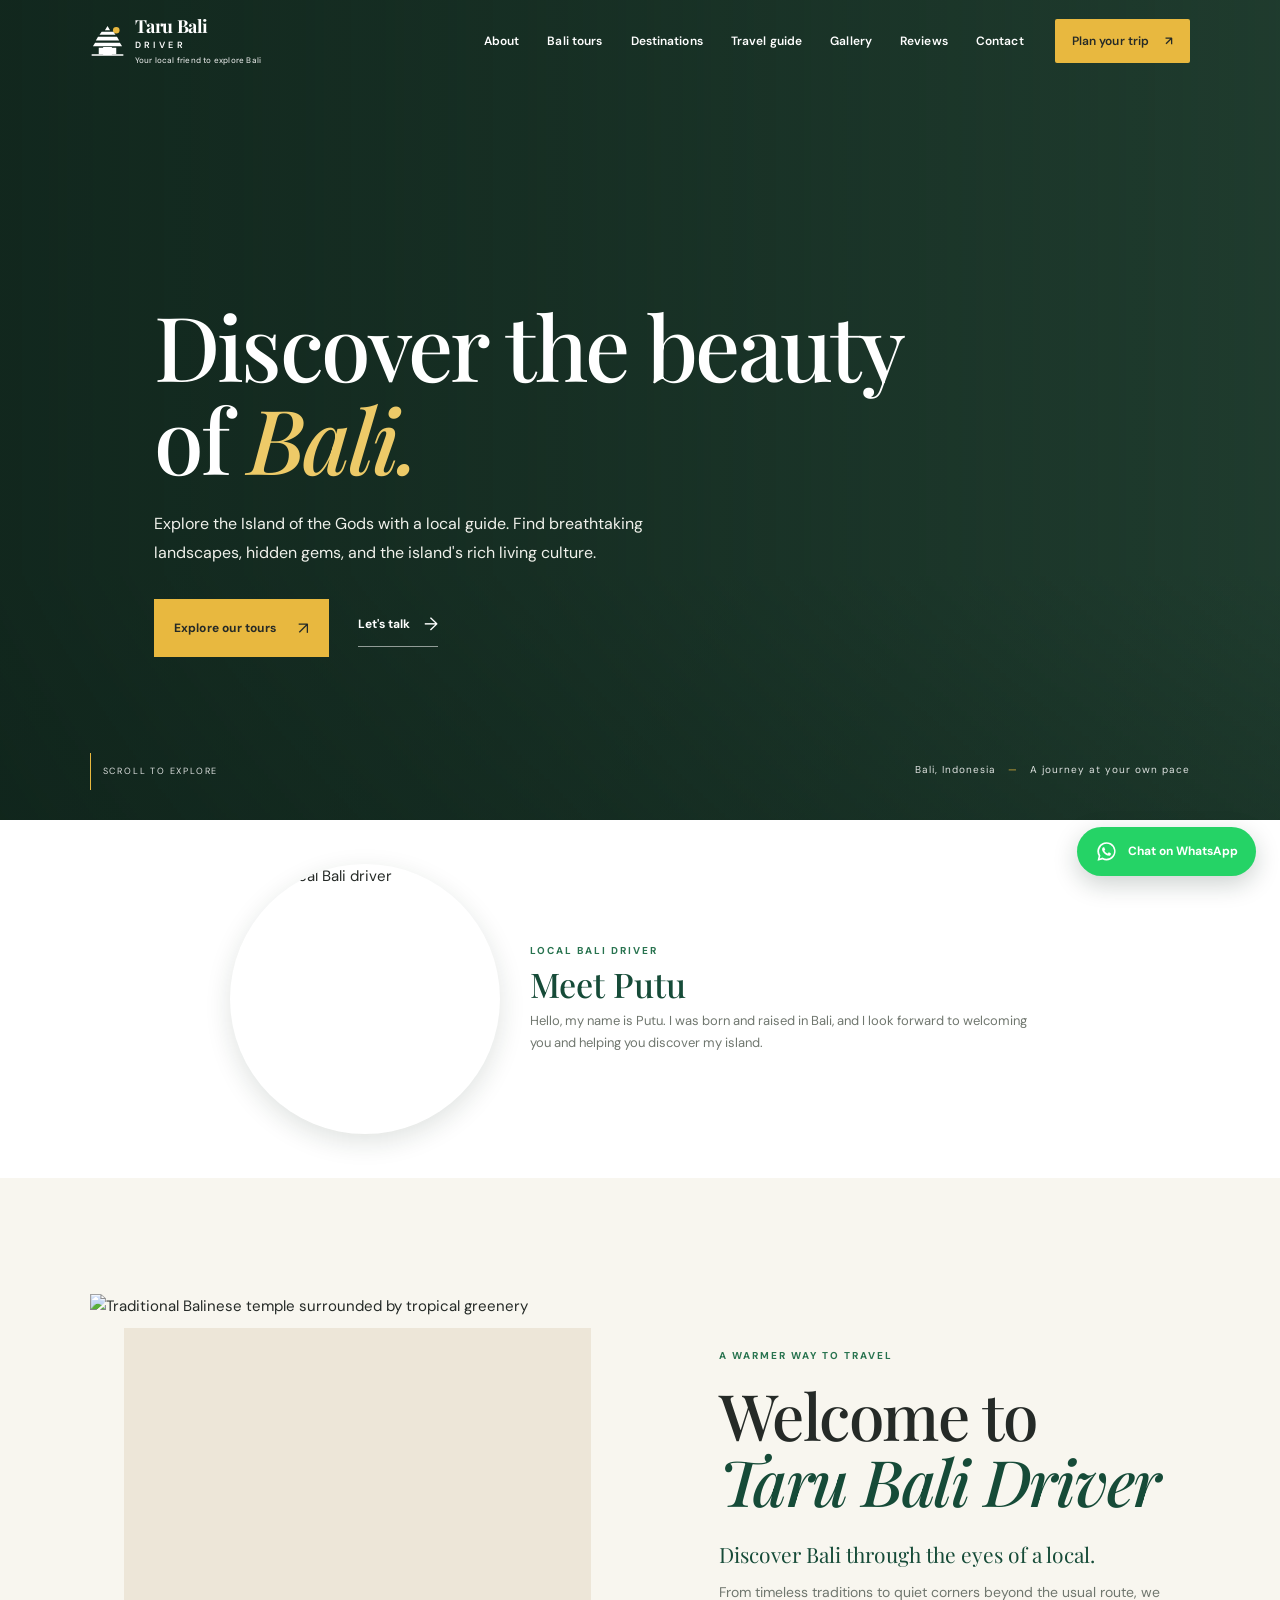
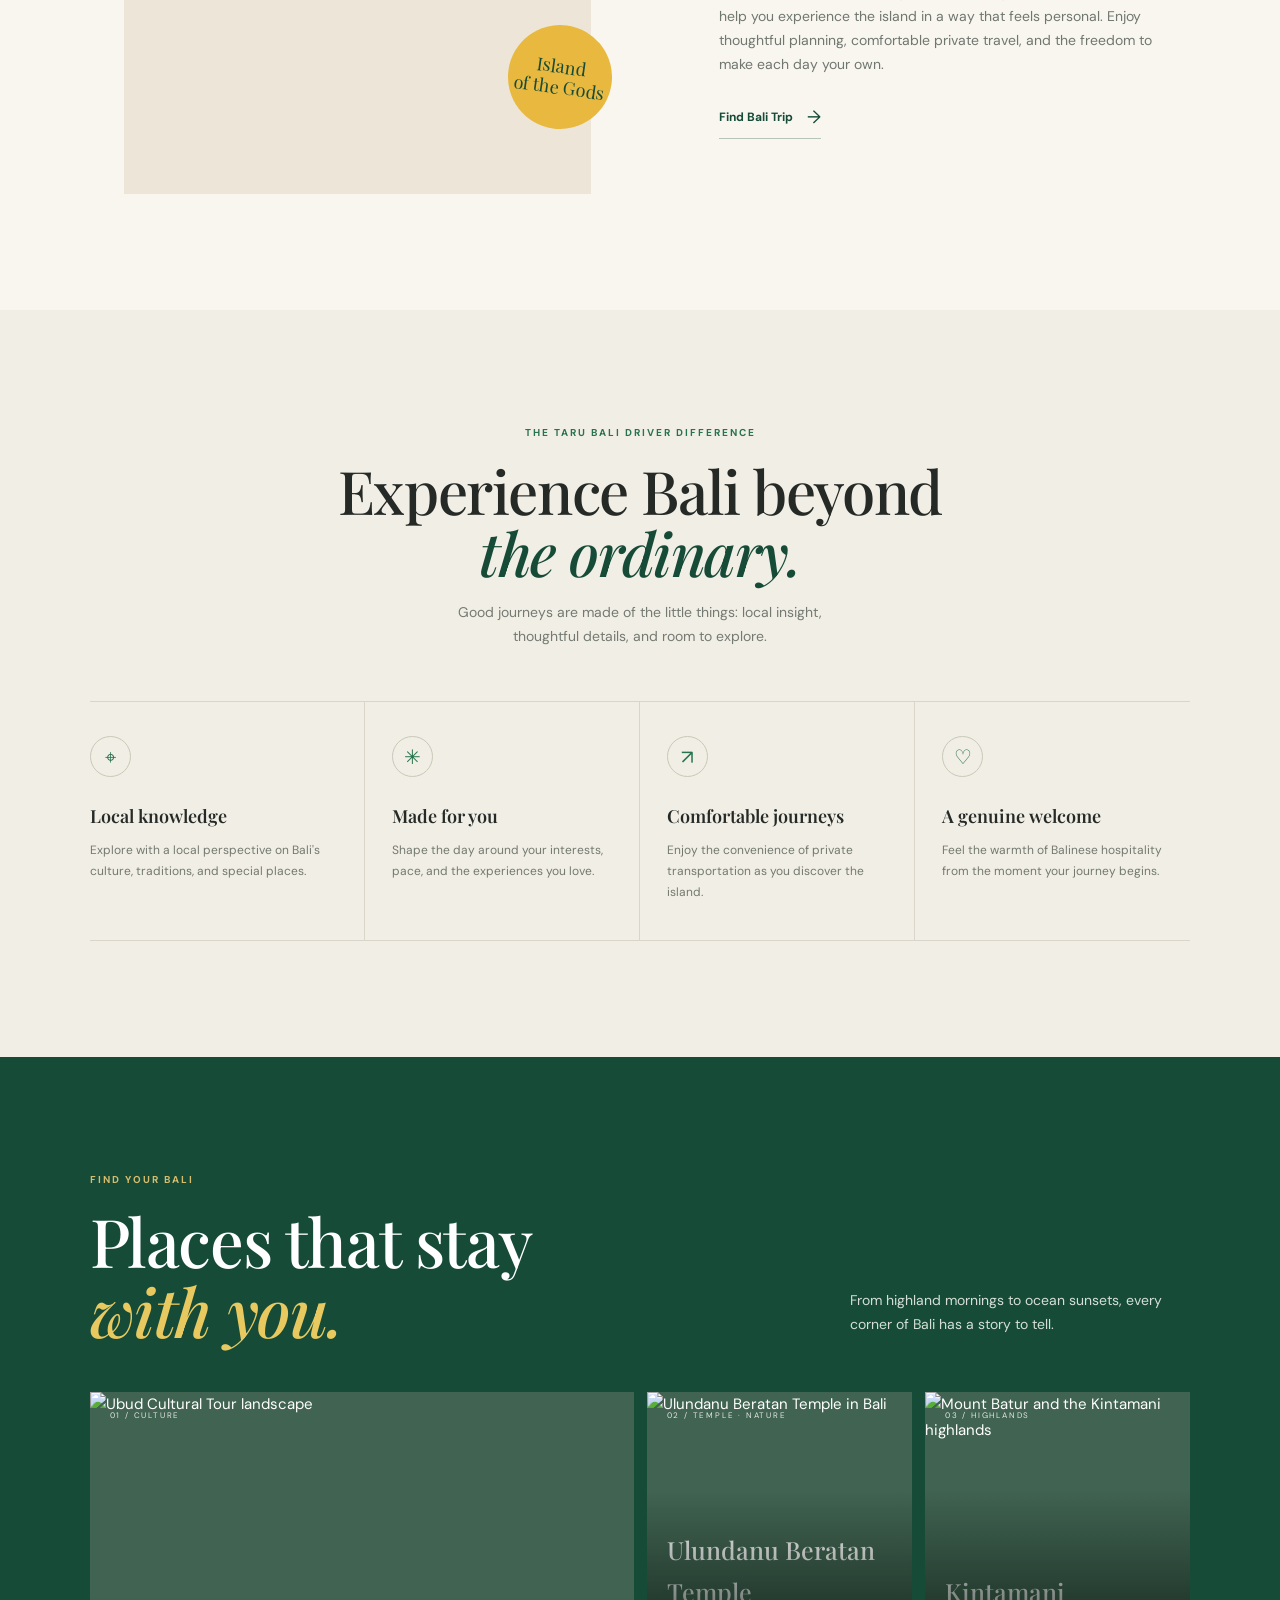
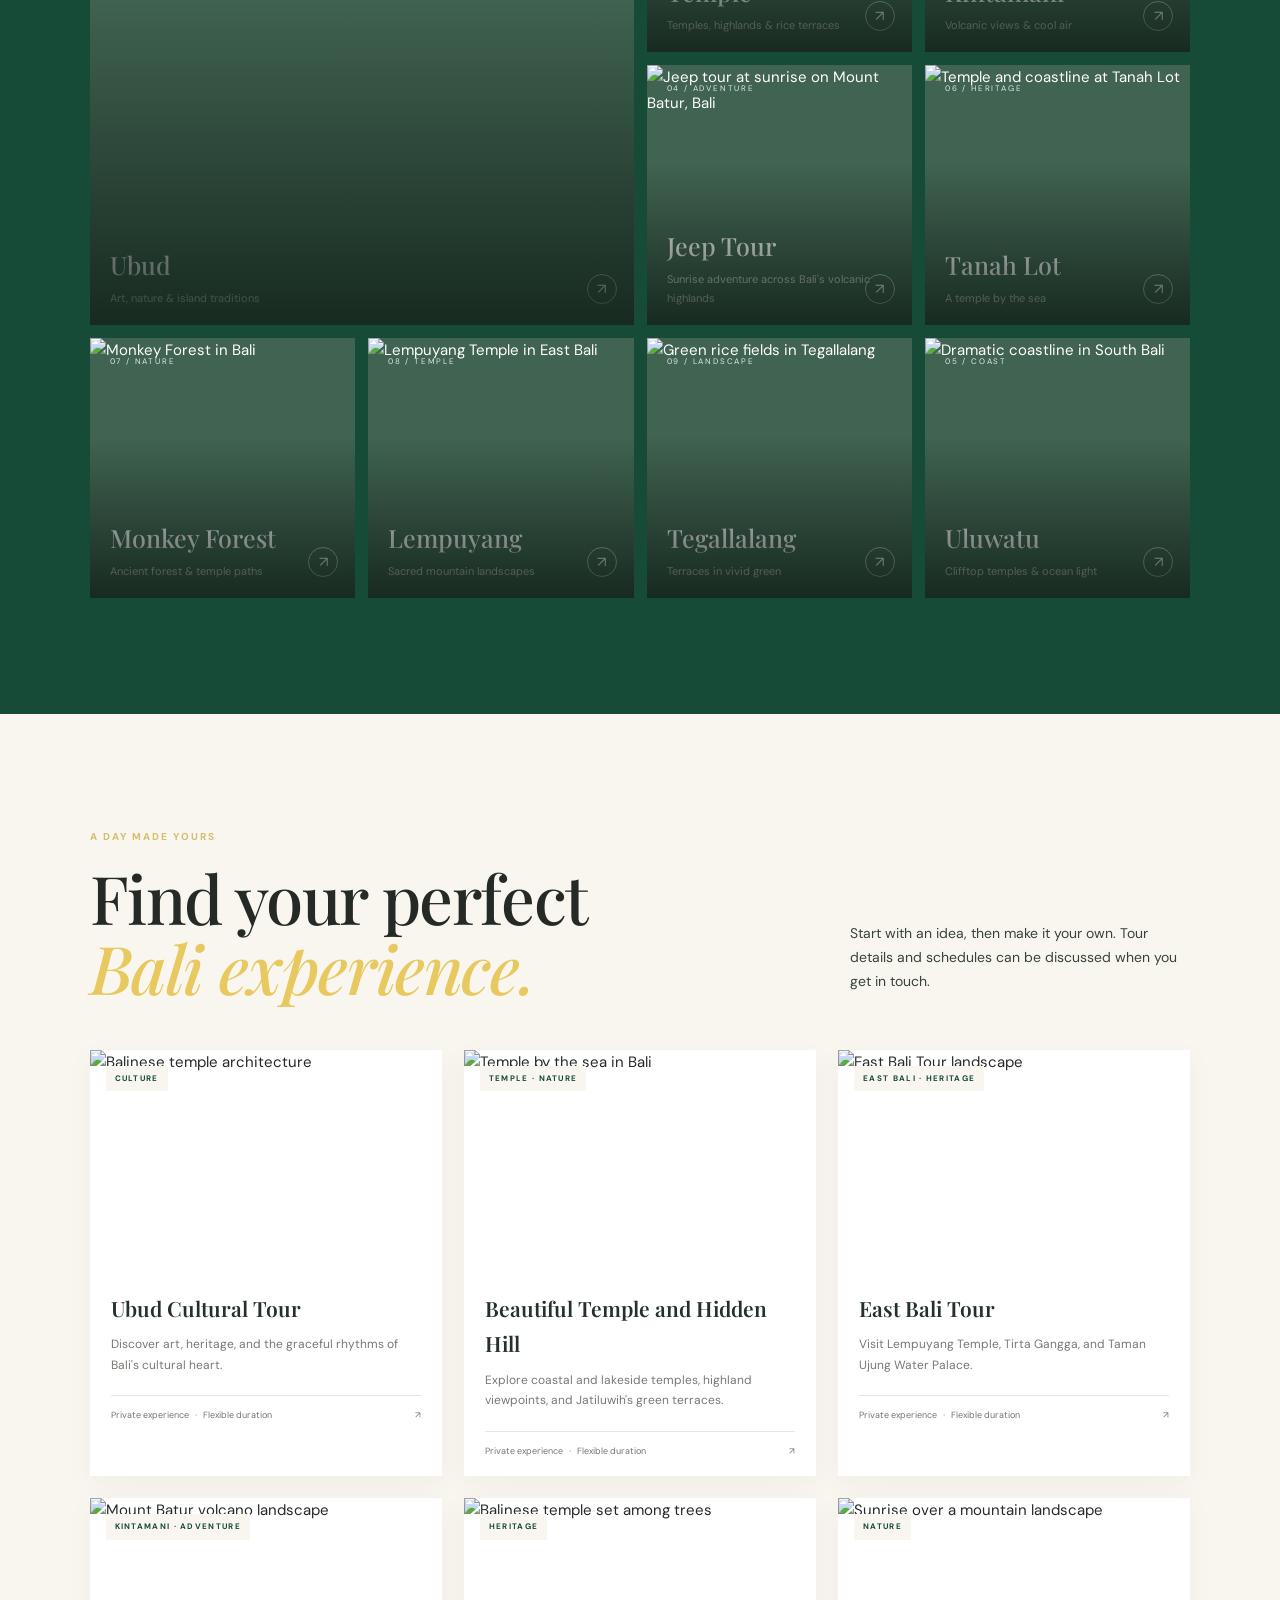
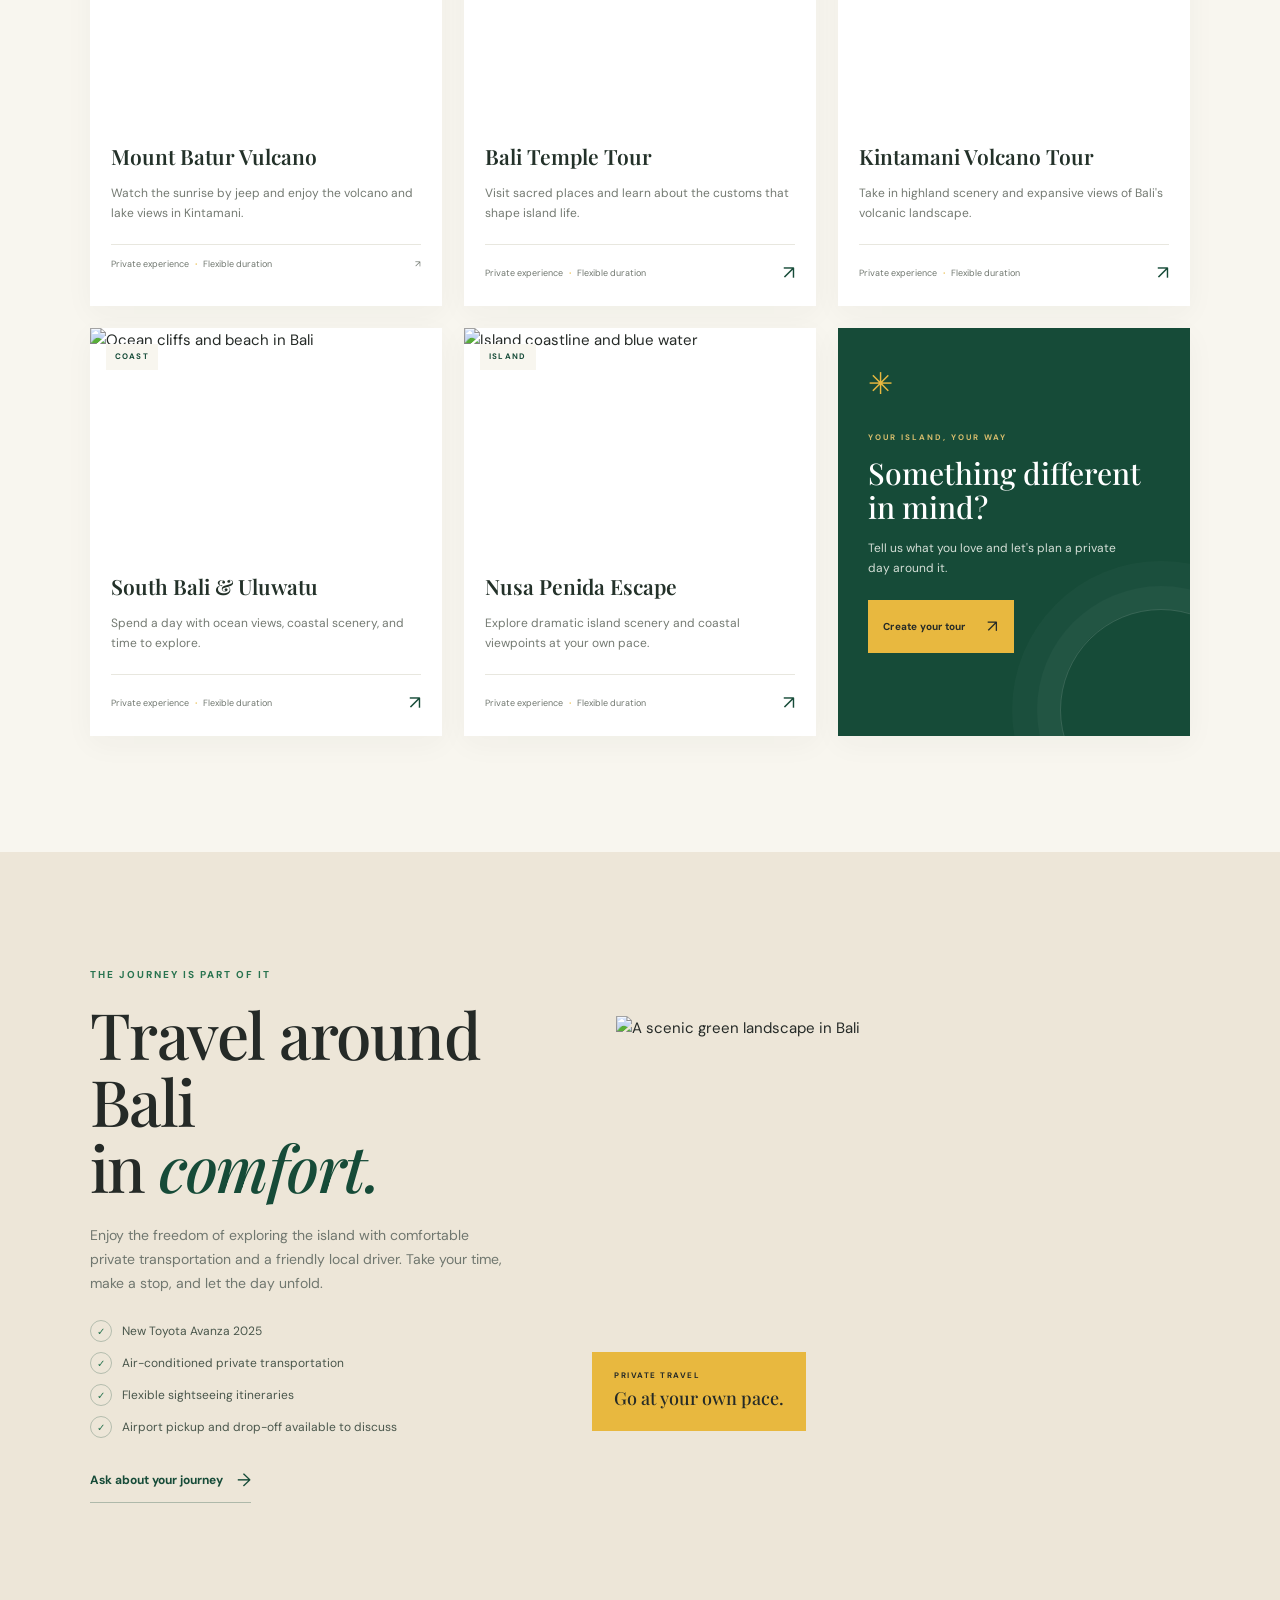
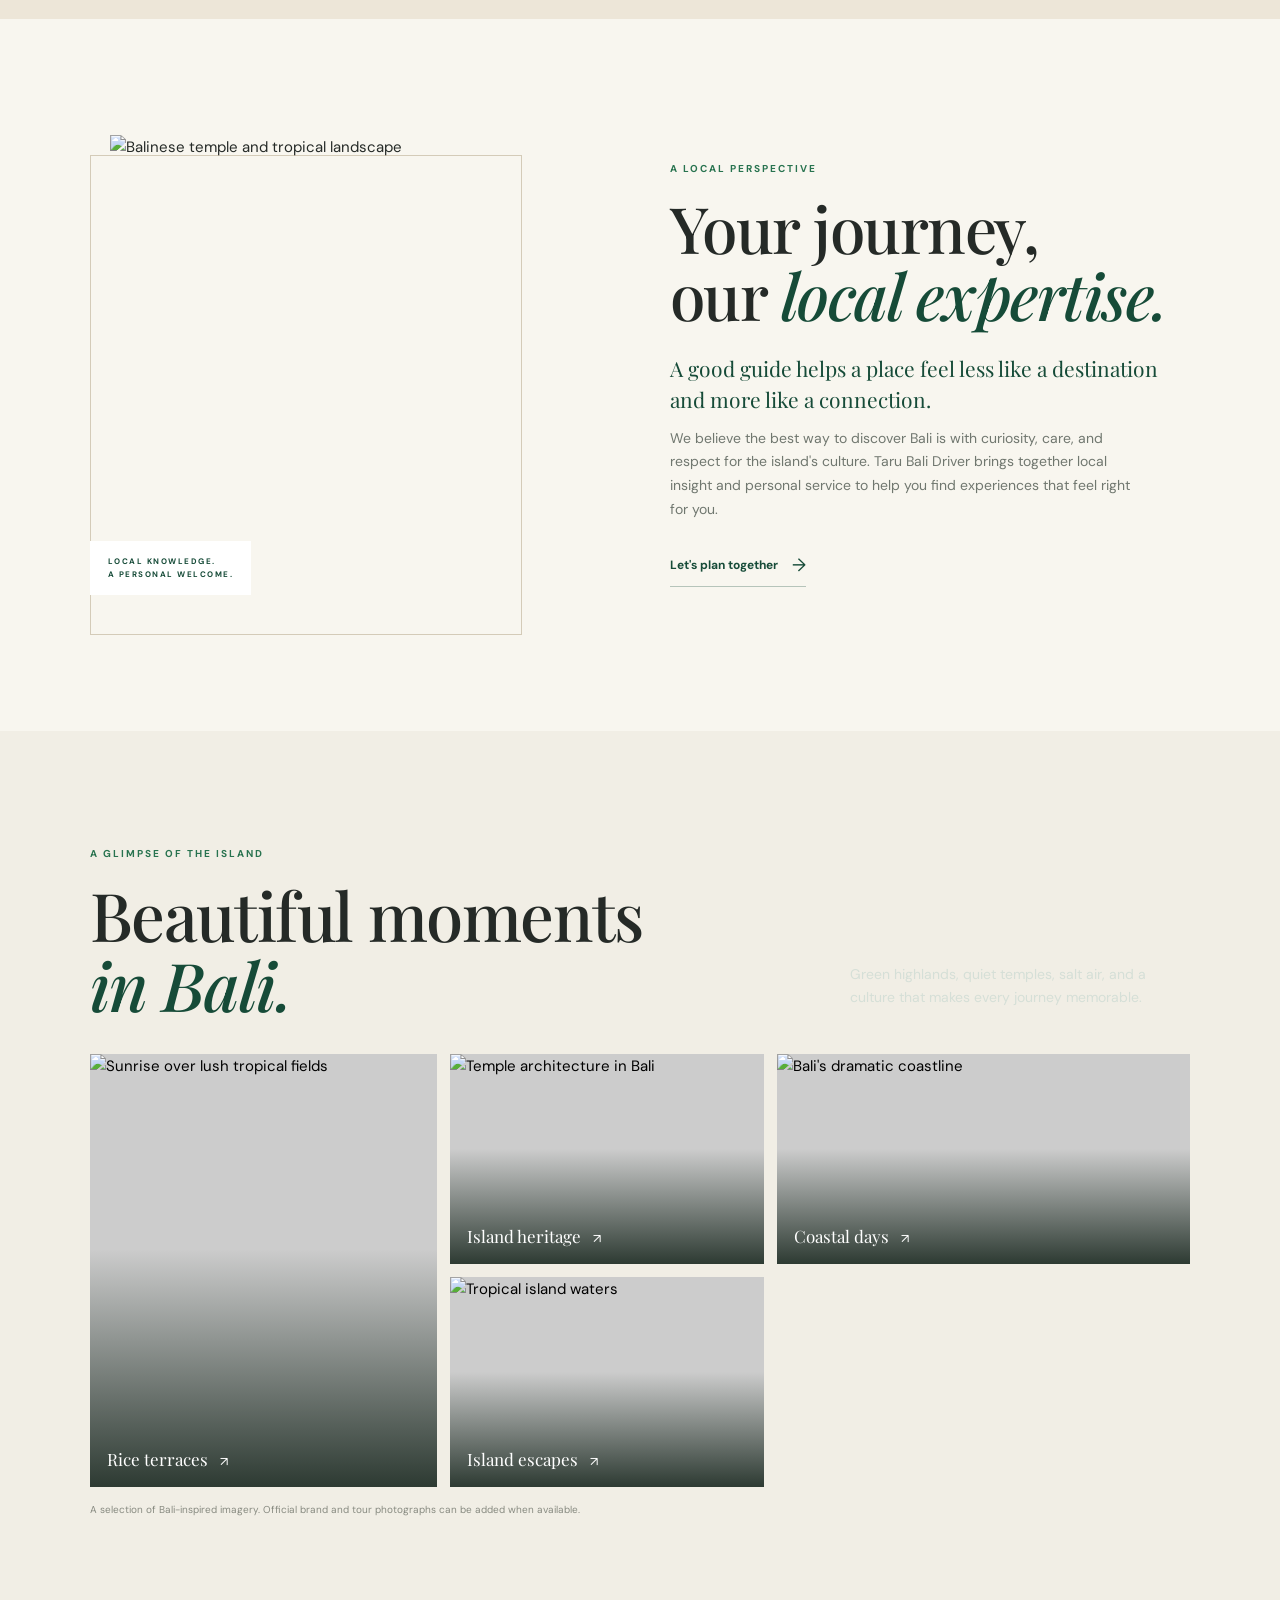
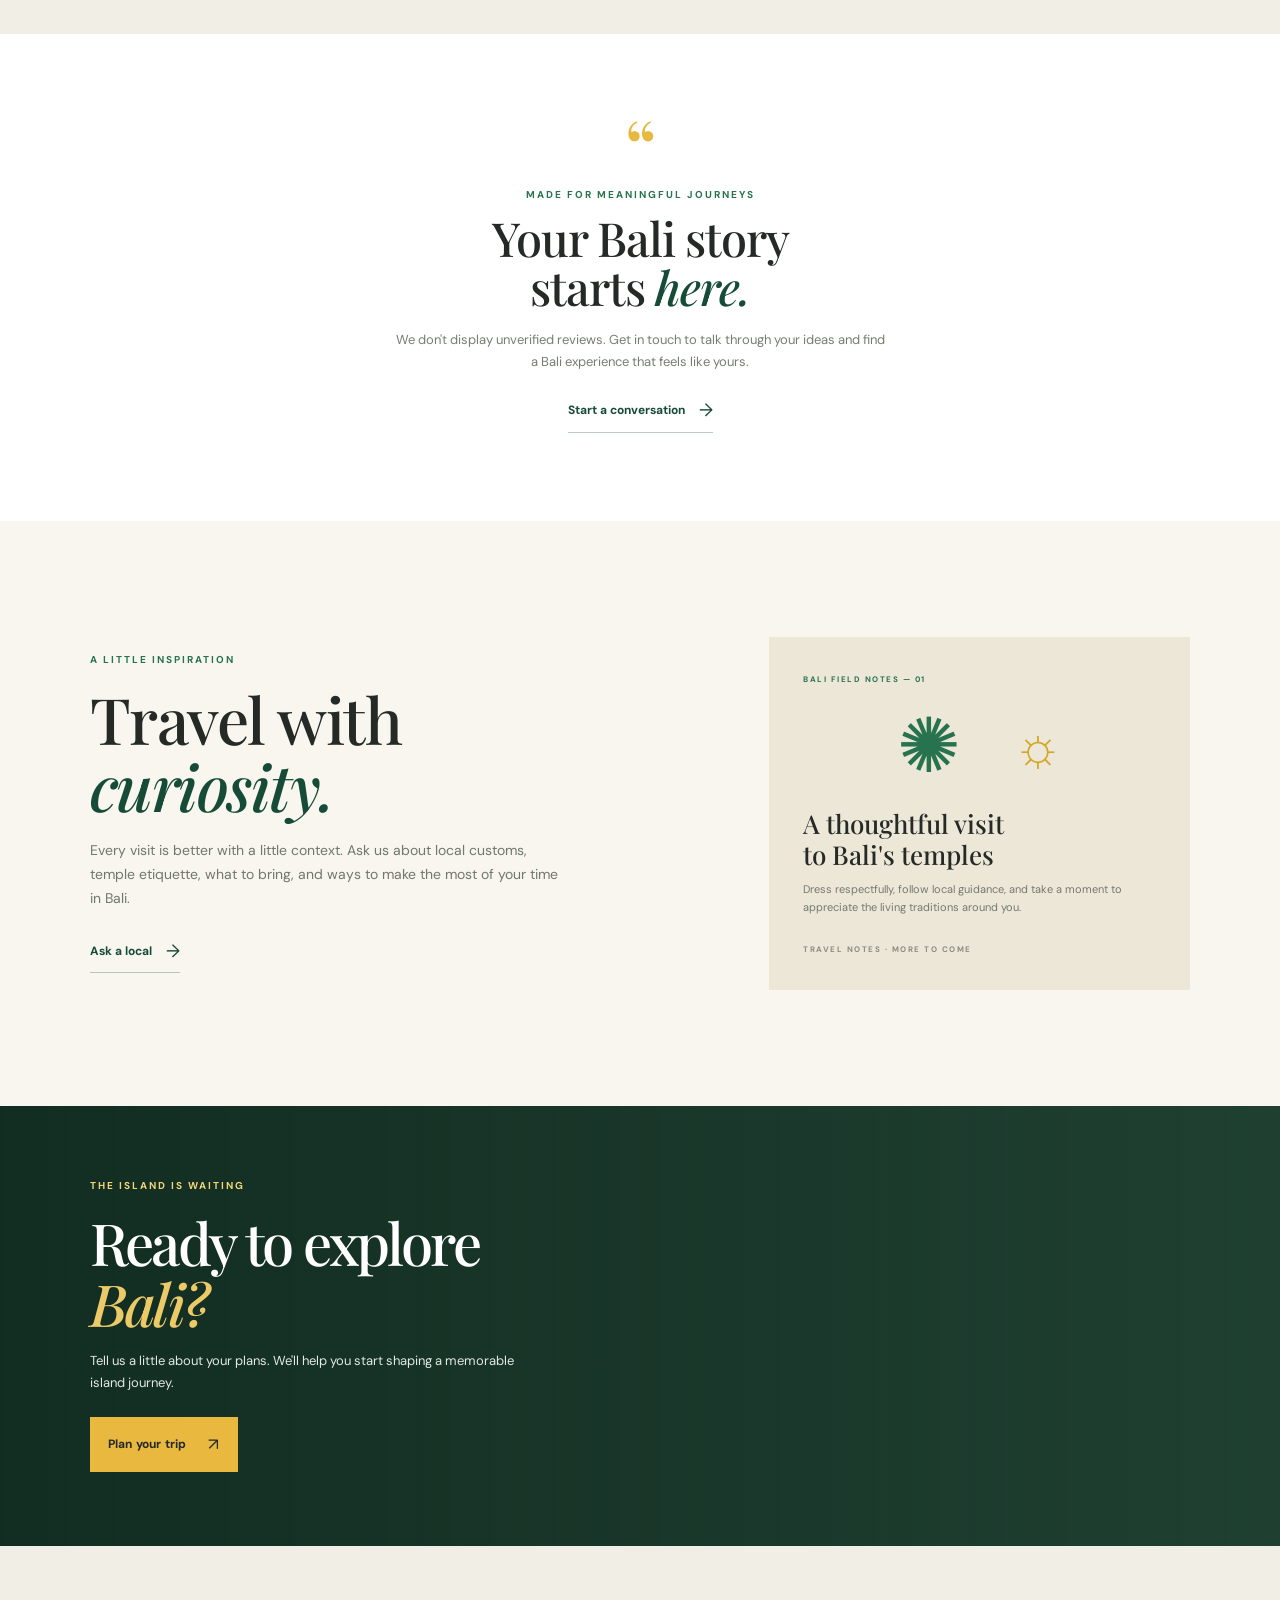
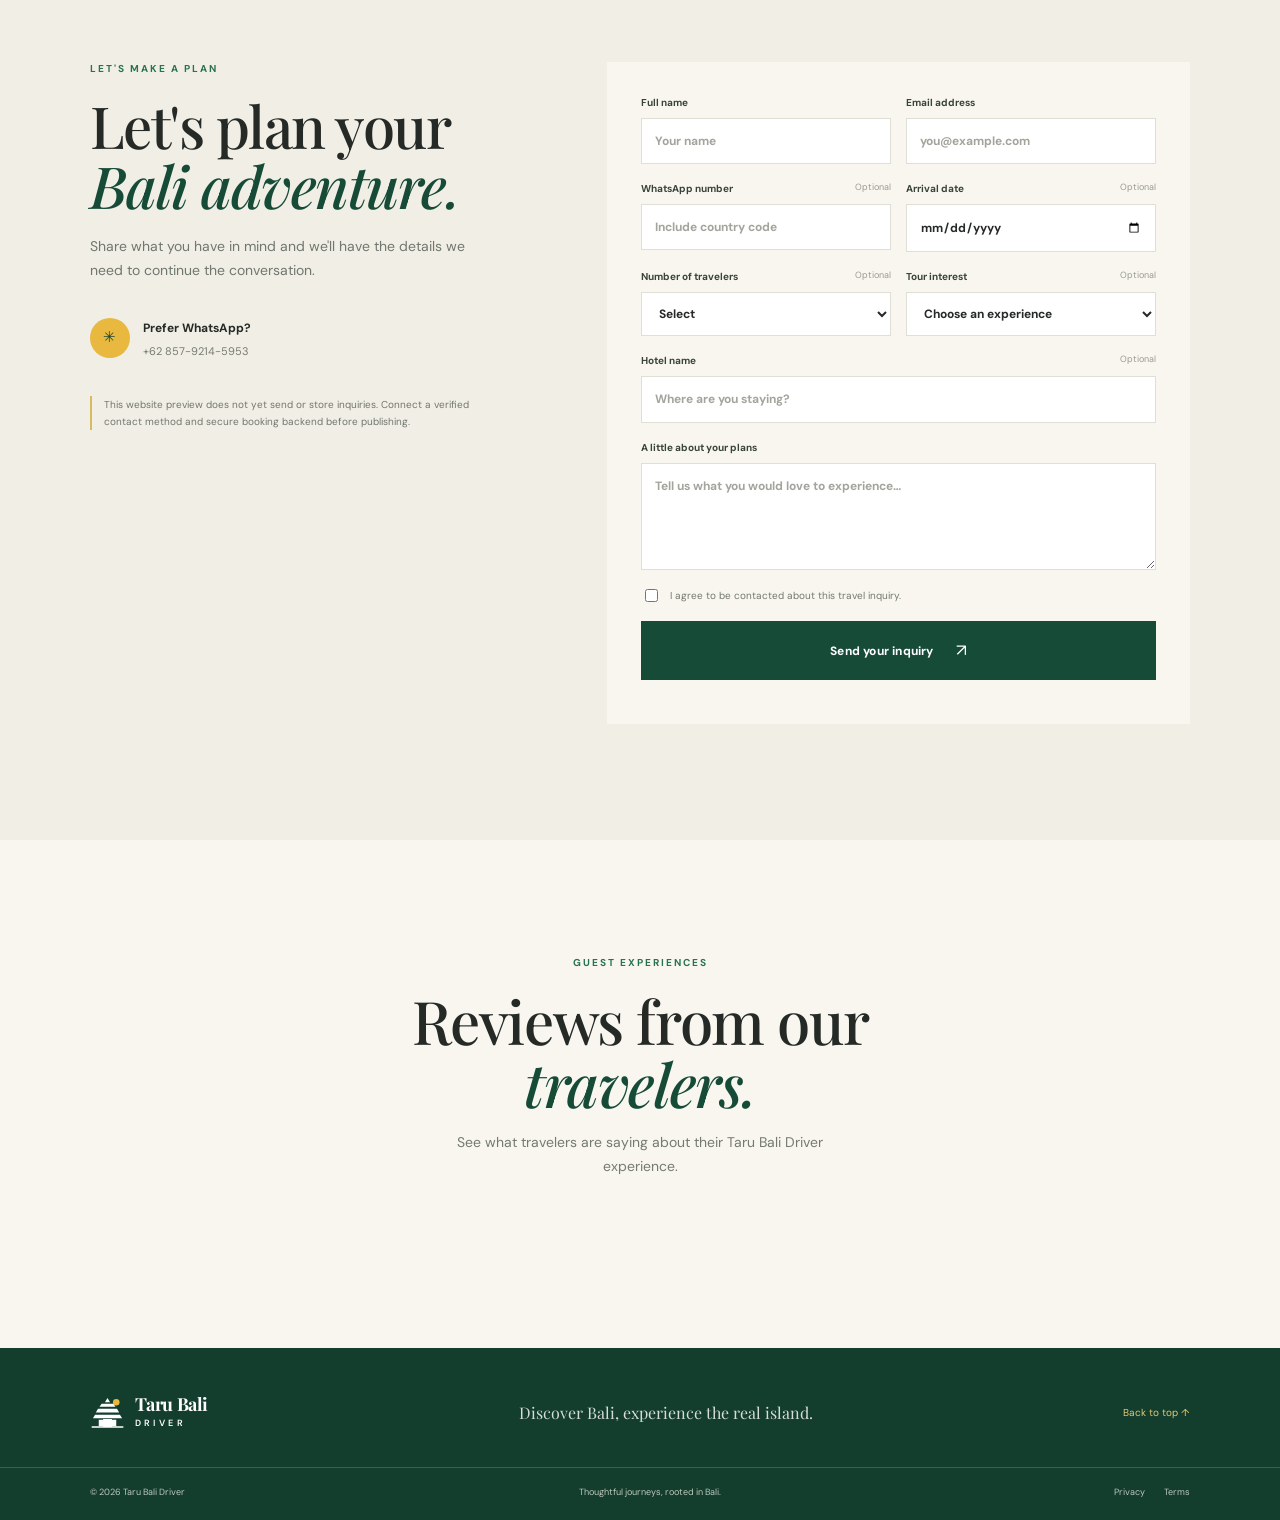
==== commit 6e26d8b4: "Update index.html" ====
--- a/index.html
+++ b/index.html
@@ -87,7 +87,7 @@
           <a class="tour-card" id="ubud-cultural-tour" href="ubud-cultural-tour.html" aria-label="View Ubud Cultural Tour details"><div class="tour-image"><img src="https://blogger.googleusercontent.com/img/b/R29vZ2xl/[base64]/s1672/14019.png" alt="Balinese temple architecture" loading="lazy"><span class="tour-tag">CULTURE</span></div><div class="tour-body"><h3>Ubud Cultural Tour</h3><p>Discover art, heritage, and the graceful rhythms of Bali's cultural heart.</p><div class="tour-foot"><span>Private experience <b>·</b> Flexible duration</span><span aria-hidden="true">↗</span></div></div></a>
           <a class="tour-card" id="beautiful-temple-tour" href="beautiful-temple-hidden-hill.html" aria-label="View Beautiful Temple and Hidden Hill tour details"><div class="tour-image"><img src="https://blogger.googleusercontent.com/img/b/R29vZ2xl/AVvXsEgwQ62KOnYT1HRv7v0Qce6eKo7uePZjFXv5-4Z2X4Hk1wmmvbutXU1DxC1ED3EweDPtPrBKsLhDMddwC0BA2qwlL4Jm3Tc-mkteM2tMRhiPyjCQEvS63NpHfz4Mfs1-a5gQMkUJ08f5mSsVKLP9AR9H_Dohk72Y_u_kNYr9nxwSeci-CsEHzzDaisQc_mE/s1672/14023.png" alt="Temple by the sea in Bali" loading="lazy"><span class="tour-tag">TEMPLE · NATURE</span></div><div class="tour-body"><h3>Beautiful Temple and Hidden Hill</h3><p>Explore coastal and lakeside temples, highland viewpoints, and Jatiluwih's green terraces.</p><div class="tour-foot"><span>Private experience <b>·</b> Flexible duration</span><span aria-hidden="true">↗</span></div></div></a>
           <a class="tour-card" id="east-bali-tour" href="east-bali-tour.html" aria-label="View East Bali Tour details"><div class="tour-image"><img src="https://blogger.googleusercontent.com/img/b/R29vZ2xl/AVvXsEgYfgVgZm7L6wvVfwslcB4DeAbYG-Ts0kapc3y_JMjh70p6WrzefY3Ht_DdZeASulLNv8WJvbr8zfk5ymP9JtpIINnmz-ViCNbnEMU9zsHyHOXCn6uCqLLHL3tzMwIHopL5lqldMgjHiLtHAjYRMq2oix3qFY7mNbjz0L5GgE6Hqs5lYiUcAh-PSNmH7_8/s1672/14024.png" alt="East Bali Tour landscape" loading="lazy"><span class="tour-tag">EAST BALI · HERITAGE</span></div><div class="tour-body"><h3>East Bali Tour</h3><p>Visit Lempuyang Temple, Tirta Gangga, and Taman Ujung Water Palace.</p><div class="tour-foot"><span>Private experience <b>·</b> Flexible duration</span><span aria-hidden="true">↗</span></div></div></a>
-          <a class="tour-card" id="mount-batur-tour" href="mount-batur-vulcano.html" aria-label="View Mount Batur Vulcano tour details"><div class="tour-image"><img src="https://blogger.googleusercontent.com/img/b/R29vZ2xl/AVvXsEgOP1pG_EIagpvbMMD3cSTTzE8lrQRhYNRJ6j5IlO0UfF8I-Wrtx8zXOyxhjCV6jbPhcQInHS4N5fRMxdKVA6kmHnTxn4CCLLcvbGP6W7dyPyanEiRfQNYwqMAqS3zbp3boYWhL4_bbkMBub64OrCsPhFTd0S9eTylfTNkXYHZZEc2jGixd5jHaBqUfaqM/s1535/14025.png" alt="Mount Batur volcano landscape" loading="lazy"><span class="tour-tag">KINTAMANI · ADVENTURE</span></div><div class="tour-body"><h3>Mount Batur Vulcano</h3><p>Watch the sunrise by jeep and enjoy the volcano and lake views in Kintamani.</p><div class="tour-foot"><span>Private experience <b>·</b> Flexible duration</span><span aria-hidden="true">↗</span></div></div></a>
+          <a class="tour-card" id="mount-batur-tour" href="mount-batur-volcano.html" aria-label="View Mount Batur Vulcano tour details"><div class="tour-image"><img src="https://blogger.googleusercontent.com/img/b/R29vZ2xl/AVvXsEgOP1pG_EIagpvbMMD3cSTTzE8lrQRhYNRJ6j5IlO0UfF8I-Wrtx8zXOyxhjCV6jbPhcQInHS4N5fRMxdKVA6kmHnTxn4CCLLcvbGP6W7dyPyanEiRfQNYwqMAqS3zbp3boYWhL4_bbkMBub64OrCsPhFTd0S9eTylfTNkXYHZZEc2jGixd5jHaBqUfaqM/s1535/14025.png" alt="Mount Batur volcano landscape" loading="lazy"><span class="tour-tag">KINTAMANI · ADVENTURE</span></div><div class="tour-body"><h3>Mount Batur Vulcano</h3><p>Watch the sunrise by jeep and enjoy the volcano and lake views in Kintamani.</p><div class="tour-foot"><span>Private experience <b>·</b> Flexible duration</span><span aria-hidden="true">↗</span></div></div></a>
           <article class="tour-card"><div class="tour-image"><img src="https://images.unsplash.com/photo-1544644181-1484b3fdfc62?auto=format&fit=crop&w=900&q=85" alt="Balinese temple set among trees" loading="lazy"><span class="tour-tag">HERITAGE</span></div><div class="tour-body"><h3>Bali Temple Tour</h3><p>Visit sacred places and learn about the customs that shape island life.</p><div class="tour-foot"><span>Private experience <b>·</b> Flexible duration</span><a href="#contact" aria-label="Ask about Bali Temple Tour">↗</a></div></div></article>
           <article class="tour-card"><div class="tour-image"><img src="https://images.unsplash.com/photo-1470252649378-9c29740c9fa8?auto=format&fit=crop&w=900&q=85" alt="Sunrise over a mountain landscape" loading="lazy"><span class="tour-tag">NATURE</span></div><div class="tour-body"><h3>Kintamani Volcano Tour</h3><p>Take in highland scenery and expansive views of Bali's volcanic landscape.</p><div class="tour-foot"><span>Private experience <b>·</b> Flexible duration</span><a href="#contact" aria-label="Ask about Kintamani Volcano Tour">↗</a></div></div></article>
           <article class="tour-card"><div class="tour-image"><img src="https://images.unsplash.com/photo-1516690561799-46d8f74f9abf?auto=format&fit=crop&w=900&q=85" alt="Ocean cliffs and beach in Bali" loading="lazy"><span class="tour-tag">COAST</span></div><div class="tour-body"><h3>South Bali & Uluwatu</h3><p>Spend a day with ocean views, coastal scenery, and time to explore.</p><div class="tour-foot"><span>Private experience <b>·</b> Flexible duration</span><a href="#contact" aria-label="Ask about South Bali and Uluwatu Tour">↗</a></div></div></article>
@@ -98,7 +98,7 @@
     </section>
 
     <section class="transport section-space">
-      <div class="wrap transport-grid"><div class="transport-copy"><span class="eyebrow">The journey is part of it</span><h2>Travel around Bali<br />in <em>comfort.</em></h2><p>Enjoy the freedom of exploring the island with comfortable private transportation and a friendly local driver. Take your time, make a stop, and let the day unfold.</p><ul class="check-list"><li>Black Toyota Innova Reborn</li><li>Air-conditioned private transportation</li><li>Flexible sightseeing itineraries</li><li>Airport pickup and drop-off available to discuss</li></ul><a class="text-link" href="#contact">Ask about your journey <span>→</span></a></div><div class="transport-image"><img src="https://images.unsplash.com/photo-1470252649378-9c29740c9fa8?auto=format&fit=crop&w=1200&q=85" alt="A scenic green landscape in Bali" loading="lazy"><div class="photo-label"><span>PRIVATE TRAVEL</span><b>Go at your own pace.</b></div></div></div>
+      <div class="wrap transport-grid"><div class="transport-copy"><span class="eyebrow">The journey is part of it</span><h2>Travel around Bali<br />in <em>comfort.</em></h2><p>Enjoy the freedom of exploring the island with comfortable private transportation and a friendly local driver. Take your time, make a stop, and let the day unfold.</p><ul class="check-list"><li>New Toyota Avanza 2025</li><li>Air-conditioned private transportation</li><li>Flexible sightseeing itineraries</li><li>Airport pickup and drop-off available to discuss</li></ul><a class="text-link" href="#contact">Ask about your journey <span>→</span></a></div><div class="transport-image"><img src="https://images.unsplash.com/photo-1470252649378-9c29740c9fa8?auto=format&fit=crop&w=1200&q=85" alt="A scenic green landscape in Bali" loading="lazy"><div class="photo-label"><span>PRIVATE TRAVEL</span><b>Go at your own pace.</b></div></div></div>
     </section>
 
     <section class="about section-space" id="about">
--- a/styles.css
+++ b/styles.css
@@ -1,7 +1,7 @@
  :root{--forest:#164b38;--green:#28734f;--gold:#e8b83f;--cream:#f8f6ef;--beige:#ede6d8;--ink:#252a27;--muted:#71766f;--serif:'Playfair Display',Georgia,serif;--sans:'DM Sans',Arial,sans-serif;--gutter:clamp(22px,7vw,112px)}
-*{box-sizing:border-box}html{scroll-behavior:smooth;scroll-padding-top:85px}body{margin:0;background:var(--cream);color:var(--ink);font-family:var(--sans);font-size:15px;line-height:1.7;-webkit-font-smoothing:antialiased}img{display:block;width:100%;height:100%;object-fit:cover}a{color:inherit;text-decoration:none}button,input,select,textarea{font:inherit}.wrap{width:min(1320px,100%);margin:auto;padding-left:var(--gutter);padding-right:var(--gutter)}.section-space{padding-top:116px;padding-bottom:116px}.site-header{height:82px;position:fixed;z-index:20;top:0;left:0;right:0;display:flex;align-items:center;justify-content:space-between;padding:0 var(--gutter);color:#fff;transition:background .25s,color .25s,box-shadow .25s}.site-header.scrolled,.site-header.menu-open{background:rgba(248,246,239,.97);color:var(--forest);box-shadow:0 5px 24px #182b2012;backdrop-filter:blur(12px)}.brand{display:inline-flex;align-items:center;gap:10px;flex-shrink:0}.brand-mark{width:35px;height:35px;color:currentColor}.brand-mark svg{width:100%;height:100%}.brand-name{font-family:var(--serif);font-size:18px;line-height:1.1;font-weight:700;letter-spacing:-.4px}.brand-name span{display:block;font-family:var(--sans);font-size:9px;letter-spacing:3.4px;text-transform:uppercase;font-weight:600;margin-top:4px}.brand-name .brand-tagline{font-size:8px;letter-spacing:.2px;text-transform:none;font-weight:500;margin-top:5px;white-space:nowrap;opacity:.85}.main-nav{display:flex;align-items:center;gap:clamp(14px,2.2vw,32px)}.main-nav>a{font-size:12px;font-weight:600;letter-spacing:.1px;transition:opacity .2s}.main-nav>a:hover{opacity:.7}.main-nav .nav-cta{background:var(--gold);color:var(--ink);padding:12px 17px;border-radius:2px;margin-left:3px}.nav-cta span{padding-left:13px}.menu-toggle{display:none}.hero{height:min(820px,100svh);min-height:650px;position:relative;display:flex;align-items:center;color:white;background:#213e30;overflow:hidden}.hero-image,.cta-image{position:absolute;inset:0;background-image:linear-gradient(90deg,rgba(12,31,23,.72) 0%,rgba(12,31,23,.48) 43%,rgba(12,31,23,.08) 100%),linear-gradient(0deg,rgba(12,31,23,.2),transparent 30%),url('https://blogger.googleusercontent.com/img/b/R29vZ2xl/AVvXsEjVcUorMNTK4EzysfnTv44MUqMMMu6uqOqq2bcW3VCYPR2DjjjWiYbAvxiYWiXgIkRJjn5G6g86oQLSNnfBydWwDmxr9RIbuzAKP7y5Sqlw5YfSh95cHFf7AhS0ma8igW_t02teu_FJ4RRO7QERGcaKs0d-zjMh4JpUYR3P12jh4TwbibS1Dbn4PnPb9Oc/w426-h640/13716.png');background-position:center 55%;background-size:cover;animation:heroReveal 1.2s ease both}.hero-content{position:relative;top:35px;left:clamp(16px,5vw,70px);padding-top:65px;animation:rise .8s .15s both}.eyebrow{display:block;color:var(--green);font-size:10px;line-height:1.3;font-weight:700;letter-spacing:2px;text-transform:uppercase;margin-bottom:20px}.light-eyebrow{color:#f3d778}.eyebrow i{display:inline-block;width:22px;height:1px;background:currentColor;vertical-align:middle;margin-right:9px}.hero h1,.section-heading h2,.welcome-copy h2,.transport-copy h2,.about-copy h2,.guide h2,.cta-content h2,.contact-copy h2,.testimonial h2{font-family:var(--serif);font-size:clamp(52px,7vw,92px);line-height:1.04;letter-spacing:-2.6px;font-weight:500;margin:0}.hero h1 em,.section-heading h2 em,.welcome-copy h2 em,.transport-copy h2 em,.about-copy h2 em,.guide h2 em,.cta-content h2 em,.contact-copy h2 em,.testimonial h2 em{font-weight:500;color:#edca68}.hero-content>p{font-size:16px;line-height:1.8;max-width:490px;color:#f0f1eb;margin:26px 0 31px}.hero-actions{display:flex;align-items:center;gap:29px}.button{display:inline-flex;align-items:center;justify-content:center;gap:22px;border:0;padding:15px 20px;font-size:12px;font-weight:700;letter-spacing:.2px;transition:transform .2s,background .2s;cursor:pointer}.button:hover{transform:translateY(-2px)}.button span{font-size:17px;font-weight:400}.button-gold{background:var(--gold);color:var(--ink)}.button-green{background:var(--forest);color:white}.text-link{display:inline-flex;align-items:center;gap:14px;color:var(--forest);font-size:12px;font-weight:700;border-bottom:1px solid #164b384a;padding-bottom:6px}.text-link span{font-size:18px;font-weight:400;transition:transform .2s}.text-link:hover span{transform:translateX(4px)}.light-link{color:white;border-color:#ffffff88}.scroll-note{position:absolute;bottom:30px;left:var(--gutter);font-size:9px;text-transform:uppercase;letter-spacing:1.8px;display:flex;align-items:center;gap:12px;color:#ffffffd9}.scroll-note span{height:37px;width:1px;background:#e8b83f}.hero-caption{position:absolute;bottom:42px;right:var(--gutter);font-size:10px;letter-spacing:1px;color:#ffffffdb}.hero-caption span{color:var(--gold);padding:0 8px}.driver-intro{display:flex;align-items:center;justify-content:center;gap:30px;padding:44px var(--gutter);background:#fff}.driver-portrait{width:210px;height:210px;flex:none;object-fit:cover;object-position:center 30%;border-radius:50%;border:4px solid var(--cream);box-shadow:0 8px 26px #182b2022;animation:driverPortraitIn .85s cubic-bezier(.2,.75,.3,1) both}.driver-intro-copy{max-width:520px;animation:driverCopyIn .85s .12s cubic-bezier(.2,.75,.3,1) both}.driver-intro .eyebrow{margin-bottom:7px}.driver-intro h2{font-family:var(--serif);font-size:clamp(25px,3vw,34px);line-height:1.2;font-weight:500;color:var(--forest);margin:0 0 6px}.driver-intro p{font-size:13px;color:#70776f;margin:0}.welcome{background:var(--cream)}.welcome-grid{display:grid;grid-template-columns:1.03fr .97fr;gap:clamp(55px,10vw,145px);align-items:center}.welcome-art{height:500px;position:relative;padding:0 35px 32px 0}.welcome-art:before{content:'';position:absolute;left:34px;right:0;top:34px;bottom:0;background:var(--beige)}.welcome-art img{position:relative;width:100%;height:100%;object-fit:cover}.image-stamp{position:absolute;right:-21px;bottom:65px;width:104px;height:104px;border-radius:50%;background:var(--gold);display:grid;place-content:center;text-align:center;color:var(--forest);font-family:var(--serif);font-size:18px;line-height:1.15;transform:rotate(8deg)}.welcome-copy h2,.transport-copy h2,.about-copy h2,.contact-copy h2,.guide h2{font-size:clamp(43px,5vw,64px);letter-spacing:-1.5px}.welcome-copy h2 em,.about-copy h2 em,.contact-copy h2 em,.guide h2 em{color:var(--forest)}.welcome-copy .lead,.about-copy .lead{font-family:var(--serif);font-size:21px;line-height:1.5;color:var(--forest);margin:24px 0 11px}.welcome-copy>p:not(.lead),.about-copy>p:not(.lead),.transport-copy>p,.guide-grid>div:first-child>p,.contact-copy>p{max-width:470px;color:#70776f;font-size:14px;margin:0 0 25px}.why{background:#f1eee5}.section-heading.centered{text-align:center;max-width:650px;margin:0 auto 53px}.section-heading h2{font-size:clamp(40px,5vw,60px);letter-spacing:-1.4px}.section-heading h2 em{color:var(--forest)}.section-heading>p,.heading-row>p{color:#747a72;font-size:14px;max-width:425px;margin:17px auto 0}.feature-grid{display:grid;grid-template-columns:repeat(4,1fr);border-top:1px solid #d9d5ca;border-bottom:1px solid #d9d5ca}.feature{padding:34px 27px 37px;border-right:1px solid #d9d5ca}.feature:first-child{padding-left:0}.feature:last-child{border:0;padding-right:0}.feature-icon{display:grid;place-items:center;width:41px;height:41px;border:1px solid #c8c9b9;border-radius:50%;font-size:20px;color:var(--green);margin-bottom:24px}.feature h3{font-family:var(--serif);font-weight:600;font-size:18px;margin:0 0 8px}.feature p{font-size:12px;color:#73796f;margin:0;line-height:1.75}.destinations{background:var(--forest);color:white}.heading-row{display:flex;align-items:end;justify-content:space-between;margin-bottom:47px;gap:30px}.destinations .eyebrow,.tours .eyebrow{color:#d6bd6d}.heading-row h2{font-size:clamp(43px,5.5vw,67px)}.destinations .heading-row h2 em,.tours .heading-row h2 em{color:#e8c960}.heading-row>p{margin:0 0 9px;color:#d5dfd7;max-width:340px}.destination-grid{display:grid;grid-template-columns:repeat(4,1fr);grid-auto-rows:260px;gap:13px}.destination-card{position:relative;overflow:hidden;background:#416351;display:block;isolation:isolate}.destination-card:after{content:'';position:absolute;inset:0;background:linear-gradient(0deg,rgba(12,26,19,.78),transparent 62%);z-index:-0;transition:opacity .25s}.destination-card img{position:absolute;inset:0;transition:transform .6s}.destination-card:hover img{transform:scale(1.05)}.destination-large{grid-column:span 2;grid-row:span 2}.destination-number{position:absolute;left:20px;top:17px;font-size:8px;letter-spacing:1.8px;color:#ffffffd9}.destination-info{position:absolute;left:20px;bottom:18px}.destination-info h3{font-family:var(--serif);font-size:25px;font-weight:500;margin:0}.destination-info p{font-size:11px;color:#ffffffc9;margin:2px 0 0}.card-arrow{position:absolute;right:17px;bottom:21px;border:1px solid #ffffff9c;width:30px;height:30px;display:grid;place-items:center;border-radius:50%;font-size:15px;transition:background .2s,color .2s}.destination-card:hover .card-arrow{background:var(--gold);border-color:var(--gold);color:var(--ink)}.tours{background:var(--cream)}.tour-grid{display:grid;grid-template-columns:repeat(3,1fr);gap:22px}.tour-card{background:white;min-width:0;box-shadow:0 8px 28px #2733290a}.tour-image{height:220px;position:relative;overflow:hidden}.tour-image img{transition:transform .5s}.tour-card:hover .tour-image img{transform:scale(1.04)}.tour-tag{position:absolute;left:16px;top:16px;background:var(--cream);padding:6px 9px;font-size:8px;letter-spacing:1.3px;font-weight:700;color:var(--forest)}.tour-body{padding:21px 21px 17px}.tour-body h3{font-family:var(--serif);font-size:21px;font-weight:600;margin:0 0 8px;color:#233129}.tour-body>p{font-size:12px;line-height:1.7;color:#747a72;min-height:42px;margin:0 0 19px}.tour-foot{border-top:1px solid #e8e7df;padding-top:12px;display:flex;justify-content:space-between;align-items:center;font-size:9px;color:#70776f}.tour-foot b{padding:0 4px;color:var(--gold)}.tour-foot a{color:var(--forest);font-size:19px}.custom-card{background:var(--forest);color:white;min-height:350px;padding:30px;position:relative;overflow:hidden}.custom-card:after{content:'';position:absolute;width:200px;height:200px;border:1px solid #ffffff25;border-radius:50%;right:-72px;bottom:-75px;box-shadow:0 0 0 23px #ffffff08,0 0 0 48px #ffffff06}.custom-icon{display:block;font-size:30px;color:var(--gold);margin-bottom:23px}.custom-card .eyebrow{font-size:8px;margin-bottom:13px}.custom-card h3{font-family:var(--serif);font-size:30px;line-height:1.15;font-weight:500;margin:0 0 13px}.custom-card p{font-size:12px;color:#d5dfd7;max-width:250px;margin:0 0 22px}.custom-card .button{position:relative;z-index:1;padding:12px 15px;font-size:10px}.transport{background:var(--beige)}.transport-grid{display:grid;grid-template-columns:.85fr 1.15fr;align-items:center;gap:clamp(45px,8vw,110px)}.transport-copy h2 em{color:var(--forest)}.transport-copy>p{margin-top:23px}.check-list{padding:0;list-style:none;margin:25px 0 27px}.check-list li{font-size:12px;color:#49564b;margin:10px 0}.check-list li:before{content:'✓';display:inline-grid;place-items:center;color:var(--green);width:20px;height:20px;border:1px solid #b4bdae;border-radius:50%;font-size:10px;margin-right:10px}.transport-image{height:440px;position:relative}.transport-image img{object-position:center}.photo-label{position:absolute;left:-24px;bottom:25px;background:var(--gold);padding:17px 22px;display:flex;flex-direction:column}.photo-label span{font-size:8px;letter-spacing:1.5px;font-weight:700}.photo-label b{font-family:var(--serif);font-size:18px;font-weight:500}.about{background:var(--cream)}.about-grid{display:grid;grid-template-columns:.93fr 1.07fr;align-items:center;gap:clamp(60px,10vw,145px)}.about-photo{height:480px;position:relative;margin-left:20px}.about-photo:before{position:absolute;content:'';inset:20px 20px -20px -20px;border:1px solid #d4cbb8}.about-photo img{position:relative}.photo-note{position:absolute;bottom:20px;left:-20px;background:white;padding:14px 18px;font-size:8px;letter-spacing:1.5px;line-height:1.65;font-weight:700;color:var(--forest)}.about-copy h2 em{display:inline-block}.about-copy .text-link{margin-top:3px}.gallery{background:#f1eee5}.gallery .heading-row{margin-bottom:35px}.gallery-grid{display:grid;grid-template-columns:1.05fr .95fr 1.25fr;grid-template-rows:210px 210px;gap:13px}.gallery-item{position:relative;padding:0;border:0;background:#ccc;overflow:hidden;cursor:pointer;text-align:left}.gallery-item:after{content:'';position:absolute;inset:45% 0 0;background:linear-gradient(0deg,#17261de0,transparent)}.gallery-item img{transition:transform .5s}.gallery-item:hover img{transform:scale(1.05)}.gallery-item span{position:absolute;z-index:1;left:17px;bottom:13px;color:white;font-family:var(--serif);font-size:17px}.gallery-item span i{font-style:normal;font-family:var(--sans);font-size:13px;margin-left:8px}.gallery-tall{grid-row:span 2}.gallery-wide{grid-column:span 1}.gallery-note{font-size:10px;color:#878a80;margin:14px 0 0}.testimonial{background:#fff;padding:88px 0;text-align:center}.testimonial-inner{max-width:700px}.quote-mark{font-family:var(--serif);font-size:80px;line-height:.6;color:var(--gold);display:block;margin-bottom:18px}.testimonial .eyebrow{margin-bottom:13px}.testimonial h2{font-size:47px;letter-spacing:-1px}.testimonial h2 em{color:var(--forest)}.testimonial p{max-width:495px;margin:17px auto 22px;color:#777d75;font-size:13px}.guide{background:var(--cream)}.guide-grid{display:grid;grid-template-columns:1fr .8fr;align-items:center;gap:clamp(60px,12vw,175px)}.guide h2 em{color:var(--forest)}.guide-grid>div:first-child>p{margin:20px 0 25px}.guide-card{background:#ede7d8;padding:28px 34px 29px;min-height:330px;position:relative;overflow:hidden}.guide-index,.guide-coming{font-size:8px;letter-spacing:1.5px;font-weight:700;color:var(--green)}.guide-illustration{height:112px;position:relative;display:flex;justify-content:center;align-items:center;gap:52px;color:var(--green)}.guide-illustration span:first-child{font-size:76px}.guide-illustration span:last-child{font-size:55px;color:#d4a727}.guide-card h3{font-family:var(--serif);font-size:26px;font-weight:500;line-height:1.2;margin:6px 0 9px}.guide-card p{font-size:11px;color:#73796f;margin:0 0 18px;max-width:340px}.guide-coming{color:#8b8c7f}.cta-banner{height:440px;position:relative;display:flex;align-items:center;color:white;background:#264a39;overflow:hidden}.cta-image{background-image:linear-gradient(90deg,rgba(13,37,27,.79),rgba(13,37,27,.25)),url('https://images.unsplash.com/photo-1470252649378-9c29740c9fa8?auto=format&fit=crop&w=2200&q=85');background-position:center 55%}.cta-content{position:relative}.cta-content h2{font-size:58px}.cta-content>p{font-size:13px;color:#e3e9e3;max-width:435px;margin:17px 0 23px}.cta-content .button{padding:13px 18px}.contact{background:#f1eee5}.contact-grid{display:grid;grid-template-columns:.8fr 1.2fr;gap:clamp(55px,10vw,140px);align-items:start}.contact-copy h2{font-size:clamp(40px,4.8vw,58px)}.contact-copy h2 em{color:var(--forest)}.contact-copy>p{margin:20px 0;max-width:380px}.contact-aside{display:flex;gap:13px;align-items:center;margin-top:32px}.contact-aside-icon{width:40px;height:40px;background:var(--gold);border-radius:50%;display:grid;place-items:center;color:var(--forest)}.contact-aside b{font-size:12px}.contact-aside p{font-size:11px;color:#767b73;margin:2px 0 0}.contact-copy .form-disclaimer{border-left:2px solid #d6bb61;padding-left:12px;font-size:10px;line-height:1.7;margin-top:35px}.inquiry-form{background:var(--cream);padding:32px 34px}.inquiry-form label{display:block;color:#38443a;font-size:10px;font-weight:700;margin-bottom:16px}.inquiry-form input:not([type=checkbox]),.inquiry-form select,.inquiry-form textarea{display:block;width:100%;margin-top:7px;border:1px solid #e0dfd5;background:#fff;padding:12px 13px;color:var(--ink);font-size:12px;outline:none;border-radius:0;transition:border .2s}.inquiry-form input:focus,.inquiry-form select:focus,.inquiry-form textarea:focus{border-color:var(--green)}.inquiry-form input::placeholder,.inquiry-form textarea::placeholder{color:#a3a59d}.inquiry-form textarea{resize:vertical}.form-row{display:grid;grid-template-columns:1fr 1fr;gap:15px}.optional{float:right;color:#999b93;font-size:9px;font-weight:400}.consent{display:flex!important;align-items:center;gap:9px;font-weight:400!important;color:#73786f!important}.consent input{accent-color:var(--forest)}.submit-button{width:100%}.form-status{font-size:11px;line-height:1.6;margin:12px 0 0;color:var(--forest)}.site-footer{background:#133d2d;color:white;padding:35px 0 20px}.footer-top{display:flex;align-items:center;justify-content:space-between;padding-bottom:25px;border-bottom:1px solid #ffffff2c}.footer-brand .brand-mark{color:white}.footer-top>p{font-family:var(--serif);font-size:16px;color:#d5ddd6}.back-top{font-size:10px;color:#e6ca71}.footer-bottom{display:flex;justify-content:space-between;align-items:center;padding-top:17px;font-size:9px;color:#bdc9be}.footer-bottom>div{display:flex;gap:19px}.footer-bottom a:hover{color:var(--gold)}.whatsapp-float{position:fixed;right:24px;bottom:24px;z-index:19;display:inline-flex;align-items:center;gap:10px;padding:13px 18px;background:#25d366;color:#fff;border-radius:999px;box-shadow:0 8px 24px #10251c35;font-size:12px;font-weight:700;transition:transform .2s,box-shadow .2s}.whatsapp-float:hover{transform:translateY(-3px);box-shadow:0 12px 28px #10251c45}.whatsapp-float svg{width:23px;height:23px;fill:currentColor;flex:none}.whatsapp-float:focus-visible{outline:3px solid var(--gold);outline-offset:4px}.lightbox{padding:0;border:0;background:#101611;width:min(92vw,1100px);max-height:90vh;overflow:visible}.lightbox::backdrop{background:#08120de8}.lightbox img{height:auto;max-height:85vh;object-fit:contain}.lightbox-close{position:absolute;right:-14px;top:-17px;border:0;background:var(--gold);width:34px;height:34px;border-radius:50%;font-size:24px;cursor:pointer}.lightbox:not([open]){display:none}@keyframes rise{from{opacity:0;transform:translateY(18px)}to{opacity:1;transform:translateY(0)}}@keyframes heroReveal{from{transform:scale(1.035);opacity:.7}to{transform:scale(1);opacity:1}}@keyframes driverPortraitIn{from{opacity:0;transform:translateX(-100vw)}to{opacity:1;transform:translateX(0)}}@keyframes driverCopyIn{from{opacity:0;transform:translateX(60px)}to{opacity:1;transform:translateX(0)}}
+*{box-sizing:border-box}html{scroll-behavior:smooth;scroll-padding-top:85px}body{margin:0;background:var(--cream);color:var(--ink);font-family:var(--sans);font-size:15px;line-height:1.7;-webkit-font-smoothing:antialiased}img{display:block;width:100%;height:100%;object-fit:cover}a{color:inherit;text-decoration:none}button,input,select,textarea{font:inherit}.wrap{width:min(1320px,100%);margin:auto;padding-left:var(--gutter);padding-right:var(--gutter)}.section-space{padding-top:116px;padding-bottom:116px}.site-header{height:82px;position:fixed;z-index:20;top:0;left:0;right:0;display:flex;align-items:center;justify-content:space-between;padding:0 var(--gutter);color:#fff;transition:background .25s,color .25s,box-shadow .25s}.site-header.scrolled,.site-header.menu-open{background:rgba(248,246,239,.97);color:var(--forest);box-shadow:0 5px 24px #182b2012;backdrop-filter:blur(12px)}.brand{display:inline-flex;align-items:center;gap:10px;flex-shrink:0}.brand-mark{width:35px;height:35px;color:currentColor}.brand-mark svg{width:100%;height:100%}.brand-name{font-family:var(--serif);font-size:18px;line-height:1.1;font-weight:700;letter-spacing:-.4px}.brand-name span{display:block;font-family:var(--sans);font-size:9px;letter-spacing:3.4px;text-transform:uppercase;font-weight:600;margin-top:4px}.brand-name .brand-tagline{font-size:8px;letter-spacing:.2px;text-transform:none;font-weight:500;margin-top:5px;white-space:nowrap;opacity:.85}.main-nav{display:flex;align-items:center;gap:clamp(14px,2.2vw,32px)}.main-nav>a{font-size:12px;font-weight:600;letter-spacing:.1px;transition:opacity .2s}.main-nav>a:hover{opacity:.7}.main-nav .nav-cta{background:var(--gold);color:var(--ink);padding:12px 17px;border-radius:2px;margin-left:3px}.nav-cta span{padding-left:13px}.menu-toggle{display:none}.hero{height:min(820px,100svh);min-height:650px;position:relative;display:flex;align-items:center;color:white;background:#213e30;overflow:hidden}.hero-image,.cta-image{position:absolute;inset:0;background-image:linear-gradient(90deg,rgba(12,31,23,.72) 0%,rgba(12,31,23,.48) 43%,rgba(12,31,23,.08) 100%),linear-gradient(0deg,rgba(12,31,23,.2),transparent 30%),url('https://blogger.googleusercontent.com/img/b/R29vZ2xl/AVvXsEgNP6p09JG8i5nXGDSZQJzrKc9NzR3bk4dPvrQQAa2zpdaFfz29d7ibAPHEdViGaZUB9usZKjOUcn_xA-RtBpW8p-m3iNeRxD4MAey1rCJ0guf_YU_TNGPLrUVLD_0lQSC8t6-kUifPNqwBRDJDtRHtrQkEK5IM_JVS_yo3GP8mExN0SWlC5GePyuwWeTQ/s1448/14008.png');background-position:center 55%;background-size:cover;animation:heroReveal 1.2s ease both}.hero-content{position:relative;top:35px;left:clamp(16px,5vw,70px);padding-top:65px;animation:rise .8s .15s both}.eyebrow{display:block;color:var(--green);font-size:10px;line-height:1.3;font-weight:700;letter-spacing:2px;text-transform:uppercase;margin-bottom:20px}.light-eyebrow{color:#f3d778}.eyebrow i{display:inline-block;width:22px;height:1px;background:currentColor;vertical-align:middle;margin-right:9px}.hero h1,.section-heading h2,.welcome-copy h2,.transport-copy h2,.about-copy h2,.guide h2,.cta-content h2,.contact-copy h2,.testimonial h2{font-family:var(--serif);font-size:clamp(52px,7vw,92px);line-height:1.04;letter-spacing:-2.6px;font-weight:500;margin:0}.hero h1 em,.section-heading h2 em,.welcome-copy h2 em,.transport-copy h2 em,.about-copy h2 em,.guide h2 em,.cta-content h2 em,.contact-copy h2 em,.testimonial h2 em{font-weight:500;color:#edca68}.hero-content>p{font-size:16px;line-height:1.8;max-width:490px;color:#f0f1eb;margin:26px 0 31px}.hero-actions{display:flex;align-items:center;gap:29px}.button{display:inline-flex;align-items:center;justify-content:center;gap:22px;border:0;padding:15px 20px;font-size:12px;font-weight:700;letter-spacing:.2px;transition:transform .2s,background .2s;cursor:pointer}.button:hover{transform:translateY(-2px)}.button span{font-size:17px;font-weight:400}.button-gold{background:var(--gold);color:var(--ink)}.button-green{background:var(--forest);color:white}.text-link{display:inline-flex;align-items:center;gap:14px;color:var(--forest);font-size:12px;font-weight:700;border-bottom:1px solid #164b384a;padding-bottom:6px}.text-link span{font-size:18px;font-weight:400;transition:transform .2s}.text-link:hover span{transform:translateX(4px)}.light-link{color:white;border-color:#ffffff88}.scroll-note{position:absolute;bottom:30px;left:var(--gutter);font-size:9px;text-transform:uppercase;letter-spacing:1.8px;display:flex;align-items:center;gap:12px;color:#ffffffd9}.scroll-note span{height:37px;width:1px;background:#e8b83f}.hero-caption{position:absolute;bottom:42px;right:var(--gutter);font-size:10px;letter-spacing:1px;color:#ffffffdb}.hero-caption span{color:var(--gold);padding:0 8px}.driver-intro{display:flex;align-items:center;justify-content:center;gap:30px;padding:44px var(--gutter);background:#fff}.driver-portrait{width:min(270px,40vw);height:min(270px,40vw);max-height:none;flex:none;object-fit:contain;object-position:center;border-radius:50%;border:0;box-shadow:0 8px 26px #182b2022;animation:driverPortraitIn .85s cubic-bezier(.2,.75,.3,1) both}.driver-intro-copy{max-width:520px;animation:driverCopyIn .85s .12s cubic-bezier(.2,.75,.3,1) both}.driver-intro .eyebrow{margin-bottom:7px}.driver-intro h2{font-family:var(--serif);font-size:clamp(25px,3vw,34px);line-height:1.2;font-weight:500;color:var(--forest);margin:0 0 6px}.driver-intro p{font-size:13px;color:#70776f;margin:0}.welcome{background:var(--cream)}.welcome-grid{display:grid;grid-template-columns:1.03fr .97fr;gap:clamp(55px,10vw,145px);align-items:center}.welcome-art{height:500px;position:relative;padding:0 35px 32px 0}.welcome-art:before{content:'';position:absolute;left:34px;right:0;top:34px;bottom:0;background:var(--beige)}.welcome-art img{position:relative;width:100%;height:100%;object-fit:cover}.image-stamp{position:absolute;right:-21px;bottom:65px;width:104px;height:104px;border-radius:50%;background:var(--gold);display:grid;place-content:center;text-align:center;color:var(--forest);font-family:var(--serif);font-size:18px;line-height:1.15;transform:rotate(8deg)}.welcome-copy h2,.transport-copy h2,.about-copy h2,.contact-copy h2,.guide h2{font-size:clamp(43px,5vw,64px);letter-spacing:-1.5px}.welcome-copy h2 em,.about-copy h2 em,.contact-copy h2 em,.guide h2 em{color:var(--forest)}.welcome-copy .lead,.about-copy .lead{font-family:var(--serif);font-size:21px;line-height:1.5;color:var(--forest);margin:24px 0 11px}.welcome-copy>p:not(.lead),.about-copy>p:not(.lead),.transport-copy>p,.guide-grid>div:first-child>p,.contact-copy>p{max-width:470px;color:#70776f;font-size:14px;margin:0 0 25px}.why{background:#f1eee5}.section-heading.centered{text-align:center;max-width:650px;margin:0 auto 53px}.section-heading h2{font-size:clamp(40px,5vw,60px);letter-spacing:-1.4px}.section-heading h2 em{color:var(--forest)}.section-heading>p,.heading-row>p{color:#747a72;font-size:14px;max-width:425px;margin:17px auto 0}.feature-grid{display:grid;grid-template-columns:repeat(4,1fr);border-top:1px solid #d9d5ca;border-bottom:1px solid #d9d5ca}.feature{padding:34px 27px 37px;border-right:1px solid #d9d5ca}.feature:first-child{padding-left:0}.feature:last-child{border:0;padding-right:0}.feature-icon{display:grid;place-items:center;width:41px;height:41px;border:1px solid #c8c9b9;border-radius:50%;font-size:20px;color:var(--green);margin-bottom:24px}.feature h3{font-family:var(--serif);font-weight:600;font-size:18px;margin:0 0 8px}.feature p{font-size:12px;color:#73796f;margin:0;line-height:1.75}.destinations{background:var(--forest);color:white}.heading-row{display:flex;align-items:end;justify-content:space-between;margin-bottom:47px;gap:30px}.destinations .eyebrow,.tours .eyebrow{color:#d6bd6d}.heading-row h2{font-size:clamp(43px,5.5vw,67px)}.destinations .heading-row h2 em,.tours .heading-row h2 em{color:#e8c960}.heading-row>p{margin:0 0 9px;color:#d5dfd7;max-width:340px}.destination-grid{display:grid;grid-template-columns:repeat(4,1fr);grid-auto-rows:260px;gap:13px}.destination-card{position:relative;overflow:hidden;background:#416351;display:block;isolation:isolate}.destination-card:after{content:'';position:absolute;inset:0;background:linear-gradient(0deg,rgba(12,26,19,.78),transparent 62%);z-index:-0;transition:opacity .25s}.destination-card img{position:absolute;inset:0;transition:transform .6s}.destination-card:hover img{transform:scale(1.05)}.destination-large{grid-column:span 2;grid-row:span 2}.destination-number{position:absolute;left:20px;top:17px;font-size:8px;letter-spacing:1.8px;color:#ffffffd9}.destination-info{position:absolute;left:20px;bottom:18px}.destination-info h3{font-family:var(--serif);font-size:25px;font-weight:500;margin:0}.destination-info p{font-size:11px;color:#ffffffc9;margin:2px 0 0}.card-arrow{position:absolute;right:17px;bottom:21px;border:1px solid #ffffff9c;width:30px;height:30px;display:grid;place-items:center;border-radius:50%;font-size:15px;transition:background .2s,color .2s}.destination-card:hover .card-arrow{background:var(--gold);border-color:var(--gold);color:var(--ink)}.tours{background:var(--cream)}.tours .heading-row>p{color:#38443a}.tour-grid{display:grid;grid-template-columns:repeat(3,1fr);gap:22px}.tour-card{background:white;min-width:0;box-shadow:0 8px 28px #2733290a}.tour-image{height:220px;position:relative;overflow:hidden}.tour-image img{transition:transform .5s}.tour-card:hover .tour-image img{transform:scale(1.04)}.tour-tag{position:absolute;left:16px;top:16px;background:var(--cream);padding:6px 9px;font-size:8px;letter-spacing:1.3px;font-weight:700;color:var(--forest)}.tour-body{padding:21px 21px 17px}.tour-body h3{font-family:var(--serif);font-size:21px;font-weight:600;margin:0 0 8px;color:#233129}.tour-body>p{font-size:12px;line-height:1.7;color:#747a72;min-height:42px;margin:0 0 19px}.tour-foot{border-top:1px solid #e8e7df;padding-top:12px;display:flex;justify-content:space-between;align-items:center;font-size:9px;color:#70776f}.tour-foot b{padding:0 4px;color:var(--gold)}.tour-foot a{color:var(--forest);font-size:19px}.custom-card{background:var(--forest);color:white;min-height:350px;padding:30px;position:relative;overflow:hidden}.custom-card:after{content:'';position:absolute;width:200px;height:200px;border:1px solid #ffffff25;border-radius:50%;right:-72px;bottom:-75px;box-shadow:0 0 0 23px #ffffff08,0 0 0 48px #ffffff06}.custom-icon{display:block;font-size:30px;color:var(--gold);margin-bottom:23px}.custom-card .eyebrow{font-size:8px;margin-bottom:13px}.custom-card h3{font-family:var(--serif);font-size:30px;line-height:1.15;font-weight:500;margin:0 0 13px}.custom-card p{font-size:12px;color:#d5dfd7;max-width:250px;margin:0 0 22px}.custom-card .button{position:relative;z-index:1;padding:12px 15px;font-size:10px}.transport{background:var(--beige)}.transport-grid{display:grid;grid-template-columns:.85fr 1.15fr;align-items:center;gap:clamp(45px,8vw,110px)}.transport-copy h2 em{color:var(--forest)}.transport-copy>p{margin-top:23px}.check-list{padding:0;list-style:none;margin:25px 0 27px}.check-list li{font-size:12px;color:#49564b;margin:10px 0}.check-list li:before{content:'✓';display:inline-grid;place-items:center;color:var(--green);width:20px;height:20px;border:1px solid #b4bdae;border-radius:50%;font-size:10px;margin-right:10px}.transport-image{height:440px;position:relative}.transport-image img{object-position:center}.photo-label{position:absolute;left:-24px;bottom:25px;background:var(--gold);padding:17px 22px;display:flex;flex-direction:column}.photo-label span{font-size:8px;letter-spacing:1.5px;font-weight:700}.photo-label b{font-family:var(--serif);font-size:18px;font-weight:500}.about{background:var(--cream)}.about-grid{display:grid;grid-template-columns:.93fr 1.07fr;align-items:center;gap:clamp(60px,10vw,145px)}.about-photo{height:480px;position:relative;margin-left:20px}.about-photo:before{position:absolute;content:'';inset:20px 20px -20px -20px;border:1px solid #d4cbb8}.about-photo img{position:relative}.photo-note{position:absolute;bottom:20px;left:-20px;background:white;padding:14px 18px;font-size:8px;letter-spacing:1.5px;line-height:1.65;font-weight:700;color:var(--forest)}.about-copy h2 em{display:inline-block}.about-copy .text-link{margin-top:3px}.gallery{background:#f1eee5}.gallery .heading-row{margin-bottom:35px}.gallery-grid{display:grid;grid-template-columns:1.05fr .95fr 1.25fr;grid-template-rows:210px 210px;gap:13px}.gallery-item{position:relative;padding:0;border:0;background:#ccc;overflow:hidden;cursor:pointer;text-align:left}.gallery-item:after{content:'';position:absolute;inset:45% 0 0;background:linear-gradient(0deg,#17261de0,transparent)}.gallery-item img{transition:transform .5s}.gallery-item:hover img{transform:scale(1.05)}.gallery-item span{position:absolute;z-index:1;left:17px;bottom:13px;color:white;font-family:var(--serif);font-size:17px}.gallery-item span i{font-style:normal;font-family:var(--sans);font-size:13px;margin-left:8px}.gallery-tall{grid-row:span 2}.gallery-wide{grid-column:span 1}.gallery-note{font-size:10px;color:#878a80;margin:14px 0 0}.testimonial{background:#fff;padding:88px 0;text-align:center}.testimonial-inner{max-width:700px}.quote-mark{font-family:var(--serif);font-size:80px;line-height:.6;color:var(--gold);display:block;margin-bottom:18px}.testimonial .eyebrow{margin-bottom:13px}.testimonial h2{font-size:47px;letter-spacing:-1px}.testimonial h2 em{color:var(--forest)}.testimonial p{max-width:495px;margin:17px auto 22px;color:#777d75;font-size:13px}.guide{background:var(--cream)}.guide-grid{display:grid;grid-template-columns:1fr .8fr;align-items:center;gap:clamp(60px,12vw,175px)}.guide h2 em{color:var(--forest)}.guide-grid>div:first-child>p{margin:20px 0 25px}.guide-card{background:#ede7d8;padding:28px 34px 29px;min-height:330px;position:relative;overflow:hidden}.guide-index,.guide-coming{font-size:8px;letter-spacing:1.5px;font-weight:700;color:var(--green)}.guide-illustration{height:112px;position:relative;display:flex;justify-content:center;align-items:center;gap:52px;color:var(--green)}.guide-illustration span:first-child{font-size:76px}.guide-illustration span:last-child{font-size:55px;color:#d4a727}.guide-card h3{font-family:var(--serif);font-size:26px;font-weight:500;line-height:1.2;margin:6px 0 9px}.guide-card p{font-size:11px;color:#73796f;margin:0 0 18px;max-width:340px}.guide-coming{color:#8b8c7f}.cta-banner{height:440px;position:relative;display:flex;align-items:center;color:white;background:#264a39;overflow:hidden}.cta-image{background-image:linear-gradient(90deg,rgba(13,37,27,.79),rgba(13,37,27,.25)),url('https://images.unsplash.com/photo-1470252649378-9c29740c9fa8?auto=format&fit=crop&w=2200&q=85');background-position:center 55%}.cta-content{position:relative}.cta-content h2{font-size:58px}.cta-content>p{font-size:13px;color:#e3e9e3;max-width:435px;margin:17px 0 23px}.cta-content .button{padding:13px 18px}.contact{background:#f1eee5}.contact-grid{display:grid;grid-template-columns:.8fr 1.2fr;gap:clamp(55px,10vw,140px);align-items:start}.contact-copy h2{font-size:clamp(40px,4.8vw,58px)}.contact-copy h2 em{color:var(--forest)}.contact-copy>p{margin:20px 0;max-width:380px}.contact-aside{display:flex;gap:13px;align-items:center;margin-top:32px}.contact-aside-icon{width:40px;height:40px;background:var(--gold);border-radius:50%;display:grid;place-items:center;color:var(--forest)}.contact-aside b{font-size:12px}.contact-aside p{font-size:11px;color:#767b73;margin:2px 0 0}.contact-copy .form-disclaimer{border-left:2px solid #d6bb61;padding-left:12px;font-size:10px;line-height:1.7;margin-top:35px}.inquiry-form{background:var(--cream);padding:32px 34px}.inquiry-form label{display:block;color:#38443a;font-size:10px;font-weight:700;margin-bottom:16px}.inquiry-form input:not([type=checkbox]),.inquiry-form select,.inquiry-form textarea{display:block;width:100%;margin-top:7px;border:1px solid #e0dfd5;background:#fff;padding:12px 13px;color:var(--ink);font-size:12px;outline:none;border-radius:0;transition:border .2s}.inquiry-form input:focus,.inquiry-form select:focus,.inquiry-form textarea:focus{border-color:var(--green)}.inquiry-form input::placeholder,.inquiry-form textarea::placeholder{color:#a3a59d}.inquiry-form textarea{resize:vertical}.form-row{display:grid;grid-template-columns:1fr 1fr;gap:15px}.optional{float:right;color:#999b93;font-size:9px;font-weight:400}.consent{display:flex!important;align-items:center;gap:9px;font-weight:400!important;color:#73786f!important}.consent input{accent-color:var(--forest)}.submit-button{width:100%}.form-status{font-size:11px;line-height:1.6;margin:12px 0 0;color:var(--forest)}.site-footer{background:#133d2d;color:white;padding:35px 0 20px}.footer-top{display:flex;align-items:center;justify-content:space-between;padding-bottom:25px;border-bottom:1px solid #ffffff2c}.footer-brand .brand-mark{color:white}.footer-top>p{font-family:var(--serif);font-size:16px;color:#d5ddd6}.back-top{font-size:10px;color:#e6ca71}.footer-bottom{display:flex;justify-content:space-between;align-items:center;padding-top:17px;font-size:9px;color:#bdc9be}.footer-bottom>div{display:flex;gap:19px}.footer-bottom a:hover{color:var(--gold)}.whatsapp-float{position:fixed;right:24px;bottom:24px;z-index:19;display:inline-flex;align-items:center;gap:10px;padding:13px 18px;background:#25d366;color:#fff;border-radius:999px;box-shadow:0 8px 24px #10251c35;font-size:12px;font-weight:700;transition:transform .2s,box-shadow .2s}.whatsapp-float:hover{transform:translateY(-3px);box-shadow:0 12px 28px #10251c45}.whatsapp-float svg{width:23px;height:23px;fill:currentColor;flex:none}.whatsapp-float:focus-visible{outline:3px solid var(--gold);outline-offset:4px}.lightbox{padding:0;border:0;background:#101611;width:min(92vw,1100px);max-height:90vh;overflow:visible}.lightbox::backdrop{background:#08120de8}.lightbox img{height:auto;max-height:85vh;object-fit:contain}.lightbox-close{position:absolute;right:-14px;top:-17px;border:0;background:var(--gold);width:34px;height:34px;border-radius:50%;font-size:24px;cursor:pointer}.lightbox:not([open]){display:none}@keyframes rise{from{opacity:0;transform:translateY(18px)}to{opacity:1;transform:translateY(0)}}@keyframes heroReveal{from{transform:scale(1.035);opacity:.7}to{transform:scale(1);opacity:1}}@keyframes driverPortraitIn{from{opacity:0;transform:translateX(-100vw)}to{opacity:1;transform:translateX(0)}}@keyframes driverCopyIn{from{opacity:0;transform:translateX(60px)}to{opacity:1;transform:translateX(0)}}
 @media(max-width:1000px){:root{--gutter:40px}.site-header{height:72px}.main-nav{gap:15px}.main-nav>a{font-size:10px}.main-nav .nav-cta{padding:10px}.destination-grid{grid-auto-rows:220px}.tour-grid{gap:14px}.tour-body{padding:17px 15px}.tour-image{height:190px}.welcome-art{height:430px}.section-space{padding-top:90px;padding-bottom:90px}}
-@media(max-width:760px){:root{--gutter:24px}.section-space{padding-top:75px;padding-bottom:75px}.site-header{height:68px}.brand-mark{width:30px;height:30px}.brand-name{font-size:16px}.menu-toggle{display:flex;flex-direction:column;gap:6px;border:0;background:none;color:inherit;padding:10px;z-index:2}.menu-toggle span{height:1px;width:23px;background:currentColor;transition:transform .2s}.menu-toggle[aria-expanded=true] span:first-child{transform:translateY(3.5px) rotate(45deg)}.menu-toggle[aria-expanded=true] span:last-child{transform:translateY(-3.5px) rotate(-45deg)}.main-nav{display:none;position:absolute;left:0;right:0;top:68px;background:var(--cream);color:var(--forest);padding:15px var(--gutter) 24px;box-shadow:0 14px 20px #14291b18;align-items:stretch;gap:0}.main-nav.open{display:flex;flex-direction:column}.main-nav>a{font-size:13px;padding:11px 0;border-bottom:1px solid #164b3815}.main-nav .nav-cta{margin:15px 0 0;text-align:center;padding:12px}.hero{min-height:680px;height:90svh;max-height:790px}.hero-image{background-position:58% center;background-image:linear-gradient(90deg,rgba(12,31,23,.73),rgba(12,31,23,.25)),linear-gradient(0deg,rgba(12,31,23,.2),transparent 30%),url('https://blogger.googleusercontent.com/img/b/R29vZ2xl/AVvXsEjVcUorMNTK4EzysfnTv44MUqMMMu6uqOqq2bcW3VCYPR2DjjjWiYbAvxiYWiXgIkRJjn5G6g86oQLSNnfBydWwDmxr9RIbuzAKP7y5Sqlw5YfSh95cHFf7AhS0ma8igW_t02teu_FJ4RRO7QERGcaKs0d-zjMh4JpUYR3P12jh4TwbibS1Dbn4PnPb9Oc/w426-h640/13716.png')}.hero-content{padding-top:40px}.hero h1{font-size:clamp(52px,13vw,76px);letter-spacing:-1.8px}.hero-content>p{font-size:14px;max-width:390px}.hero-caption{display:none}.driver-intro{flex-direction:column;text-align:center;gap:16px;padding:34px var(--gutter)}.driver-portrait{width:180px;height:180px;animation:none;opacity:0;transform:translateX(-100vw)}.driver-intro.is-visible .driver-portrait{animation:driverPortraitIn .85s .25s cubic-bezier(.2,.75,.3,1) both}.scroll-note{bottom:21px}.welcome-grid,.transport-grid,.about-grid,.guide-grid,.contact-grid{grid-template-columns:1fr;gap:43px}.welcome-art{height:380px;max-width:540px;margin-right:15px}.welcome-copy h2,.transport-copy h2,.about-copy h2,.contact-copy h2,.guide h2{font-size:48px}.welcome-copy{order:-1}.welcome-art{order:2}.section-heading.centered{margin-bottom:37px}.feature-grid{grid-template-columns:1fr 1fr}.feature{padding:23px 17px!important;border-bottom:1px solid #d9d5ca}.feature:nth-child(2){border-right:0}.feature:nth-child(3),.feature:nth-child(4){border-bottom:0}.feature-icon{margin-bottom:14px}.feature h3{font-size:17px}.heading-row{display:block;margin-bottom:30px}.heading-row>p{margin:14px 0 0}.destination-grid{grid-template-columns:1fr 1fr;grid-auto-rows:190px;gap:9px}.destination-large{grid-column:span 2;grid-row:span 1}.destination-info{left:13px;bottom:12px}.destination-info h3{font-size:21px}.destination-info p{font-size:9px}.destination-number{left:13px;top:12px;font-size:7px}.card-arrow{right:11px;bottom:12px;width:25px;height:25px;font-size:12px}.tour-grid{grid-template-columns:1fr 1fr;gap:12px}.tour-image{height:160px}.tour-body{padding:15px 12px}.tour-body h3{font-size:18px}.tour-body>p{font-size:11px;min-height:59px}.tour-foot{font-size:8px}.custom-card{min-height:300px;padding:22px 17px}.custom-card h3{font-size:25px}.custom-card p{font-size:11px}.transport-grid{gap:36px}.transport-image{height:330px;margin-left:17px}.photo-label{left:-17px;bottom:17px}.about-grid{gap:43px}.about-photo{height:390px;max-width:500px;margin-left:17px}.gallery-grid{grid-template-columns:1fr 1fr;grid-template-rows:180px 180px 180px}.gallery-tall{grid-row:span 2}.gallery-wide{grid-column:auto}.gallery-item span{font-size:14px;left:12px;bottom:10px}.testimonial{padding:70px 0}.guide-grid{gap:35px}.guide-card{max-width:500px}.cta-banner{height:400px}.cta-content h2{font-size:51px}.inquiry-form{padding:24px 20px}.footer-top{flex-wrap:wrap;gap:12px}.footer-top>p{order:3;width:100%;margin:0;font-size:14px}.footer-bottom{flex-wrap:wrap;gap:10px}.footer-bottom>span:nth-child(2){display:none}}
+@media(max-width:760px){:root{--gutter:24px}.section-space{padding-top:75px;padding-bottom:75px}.site-header{height:68px}.brand-mark{width:30px;height:30px}.brand-name{font-size:16px}.menu-toggle{display:flex;flex-direction:column;gap:6px;border:0;background:none;color:inherit;padding:10px;z-index:2}.menu-toggle span{height:1px;width:23px;background:currentColor;transition:transform .2s}.menu-toggle[aria-expanded=true] span:first-child{transform:translateY(3.5px) rotate(45deg)}.menu-toggle[aria-expanded=true] span:last-child{transform:translateY(-3.5px) rotate(-45deg)}.main-nav{display:none;position:absolute;left:0;right:0;top:68px;background:var(--cream);color:var(--forest);padding:15px var(--gutter) 24px;box-shadow:0 14px 20px #14291b18;align-items:stretch;gap:0}.main-nav.open{display:flex;flex-direction:column}.main-nav>a{font-size:13px;padding:11px 0;border-bottom:1px solid #164b3815}.main-nav .nav-cta{margin:15px 0 0;text-align:center;padding:12px}.hero{min-height:680px;height:90svh;max-height:790px}.hero-image{background-position:58% center;background-image:linear-gradient(90deg,rgba(12,31,23,.73),rgba(12,31,23,.25)),linear-gradient(0deg,rgba(12,31,23,.2),transparent 30%),url('https://blogger.googleusercontent.com/img/b/R29vZ2xl/AVvXsEgNP6p09JG8i5nXGDSZQJzrKc9NzR3bk4dPvrQQAa2zpdaFfz29d7ibAPHEdViGaZUB9usZKjOUcn_xA-RtBpW8p-m3iNeRxD4MAey1rCJ0guf_YU_TNGPLrUVLD_0lQSC8t6-kUifPNqwBRDJDtRHtrQkEK5IM_JVS_yo3GP8mExN0SWlC5GePyuwWeTQ/s1448/14008.png')}.hero-content{padding-top:40px}.hero h1{font-size:clamp(52px,13vw,76px);letter-spacing:-1.8px}.hero-content>p{font-size:14px;max-width:390px}.hero-caption{display:none}.driver-intro{flex-direction:column;text-align:center;gap:16px;padding:34px var(--gutter)}.driver-portrait{width:220px;height:220px;max-height:none;object-fit:contain;border-radius:50%;animation:none;opacity:0;transform:translateX(-100vw)}.driver-intro.is-visible .driver-portrait{animation:driverPortraitIn .85s .25s cubic-bezier(.2,.75,.3,1) both}.scroll-note{bottom:21px}.welcome-grid,.transport-grid,.about-grid,.guide-grid,.contact-grid{grid-template-columns:1fr;gap:43px}.welcome-art{height:380px;max-width:540px;margin-right:15px}.welcome-copy h2,.transport-copy h2,.about-copy h2,.contact-copy h2,.guide h2{font-size:48px}.welcome-copy{order:-1}.welcome-art{order:2}.section-heading.centered{margin-bottom:37px}.feature-grid{grid-template-columns:1fr 1fr}.feature{padding:23px 17px!important;border-bottom:1px solid #d9d5ca}.feature:nth-child(2){border-right:0}.feature:nth-child(3),.feature:nth-child(4){border-bottom:0}.feature-icon{margin-bottom:14px}.feature h3{font-size:17px}.heading-row{display:block;margin-bottom:30px}.heading-row>p{margin:14px 0 0}.destination-grid{grid-template-columns:1fr 1fr;grid-auto-rows:190px;gap:9px}.destination-large{grid-column:span 2;grid-row:span 1}.destination-info{left:13px;bottom:12px}.destination-info h3{font-size:21px}.destination-info p{font-size:9px}.destination-number{left:13px;top:12px;font-size:7px}.card-arrow{right:11px;bottom:12px;width:25px;height:25px;font-size:12px}.tour-grid{grid-template-columns:1fr 1fr;gap:12px}.tour-image{height:160px}.tour-body{padding:15px 12px}.tour-body h3{font-size:18px}.tour-body>p{font-size:11px;min-height:59px}.tour-foot{font-size:8px}.custom-card{min-height:300px;padding:22px 17px}.custom-card h3{font-size:25px}.custom-card p{font-size:11px}.transport-grid{gap:36px}.transport-image{height:330px;margin-left:17px}.photo-label{left:-17px;bottom:17px}.about-grid{gap:43px}.about-photo{height:390px;max-width:500px;margin-left:17px}.gallery-grid{grid-template-columns:1fr 1fr;grid-template-rows:180px 180px 180px}.gallery-tall{grid-row:span 2}.gallery-wide{grid-column:auto}.gallery-item span{font-size:14px;left:12px;bottom:10px}.testimonial{padding:70px 0}.guide-grid{gap:35px}.guide-card{max-width:500px}.cta-banner{height:400px}.cta-content h2{font-size:51px}.inquiry-form{padding:24px 20px}.footer-top{flex-wrap:wrap;gap:12px}.footer-top>p{order:3;width:100%;margin:0;font-size:14px}.footer-bottom{flex-wrap:wrap;gap:10px}.footer-bottom>span:nth-child(2){display:none}}
 @media(max-width:420px){:root{--gutter:19px}.hero{min-height:625px}.hero-actions{gap:18px}.button{padding:13px 14px;gap:13px}.text-link{gap:8px}.feature{padding:19px 12px!important}.feature p{font-size:11px}.destination-grid{grid-auto-rows:160px}.tour-grid{grid-template-columns:1fr}.tour-image{height:210px}.tour-body>p{min-height:0}.custom-card{min-height:280px}.form-row{grid-template-columns:1fr;gap:0}.gallery-grid{grid-template-rows:150px 150px 150px}.footer-bottom{font-size:8px}}
 @media(prefers-reduced-motion:reduce){*,*::before,*::after{scroll-behavior:auto!important;animation-duration:.01ms!important;animation-iteration-count:1!important;transition-duration:.01ms!important}}
 .menu-socials{display:none}
